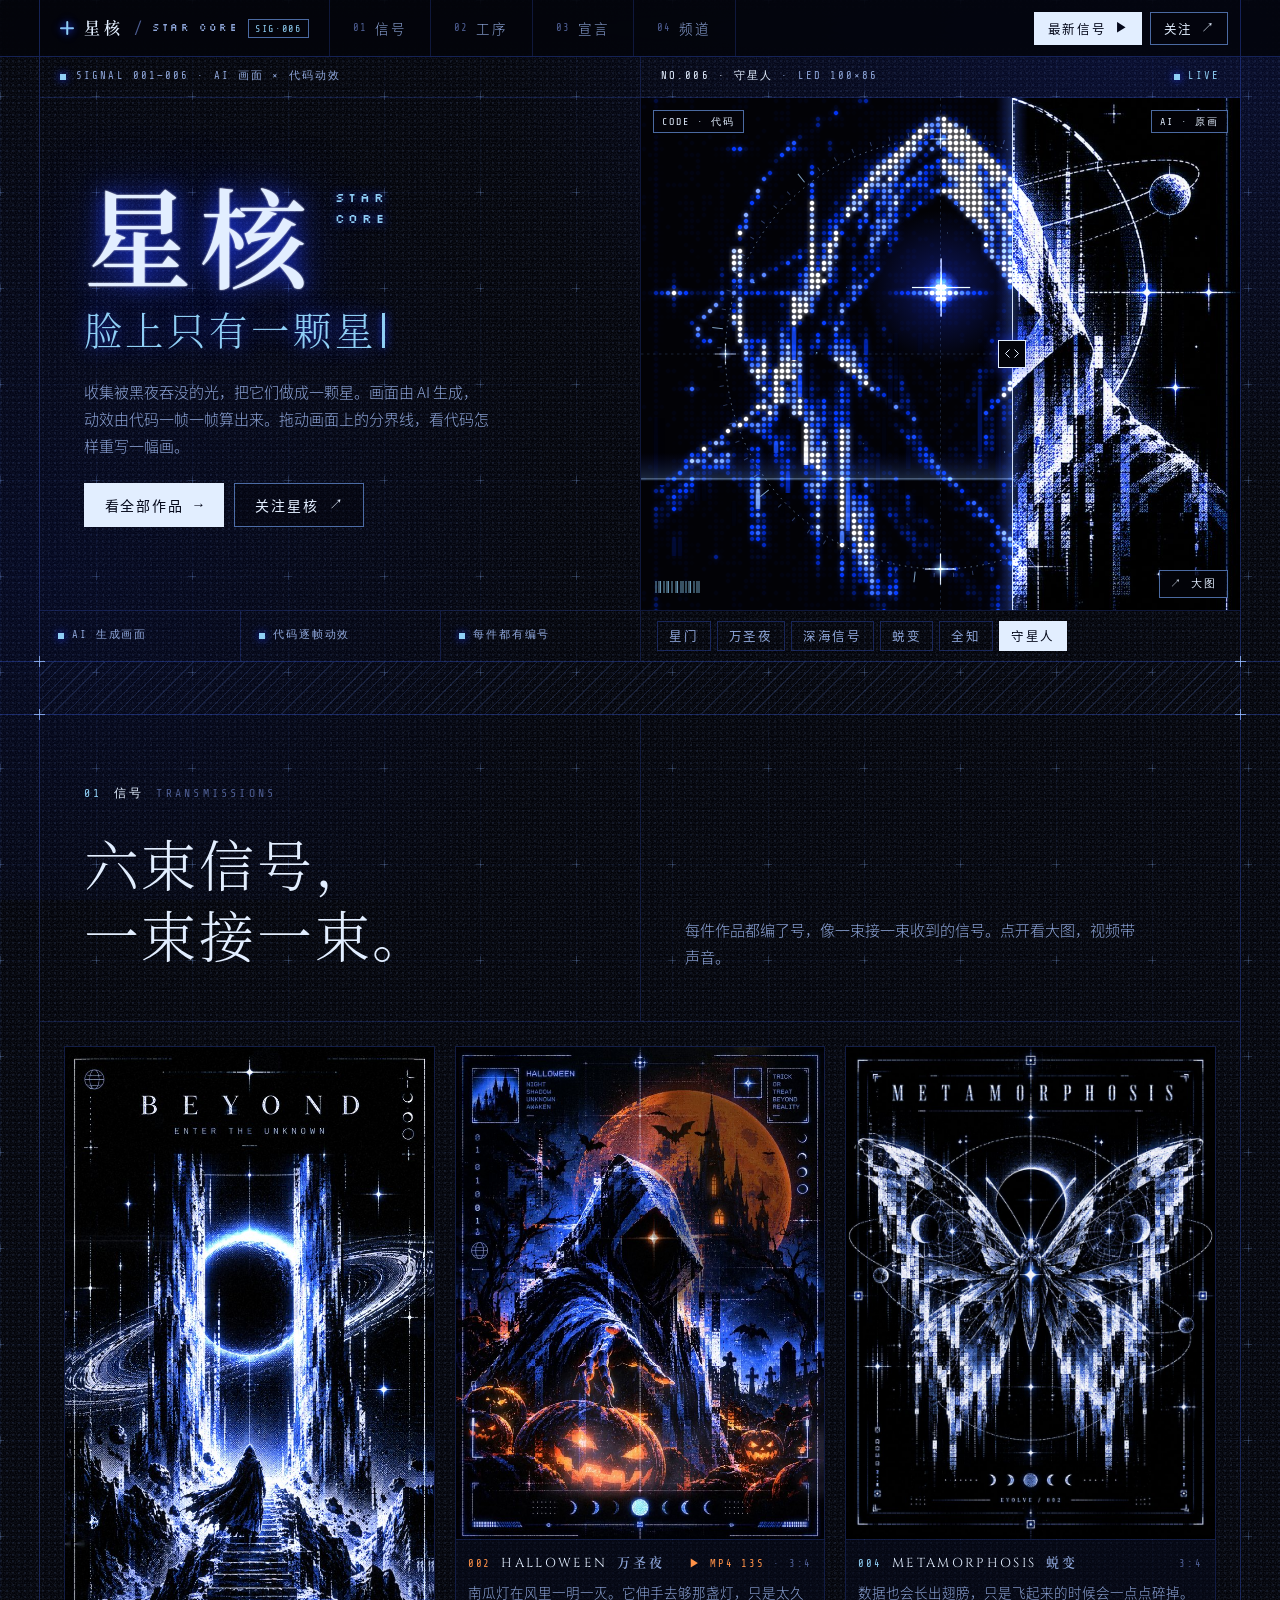
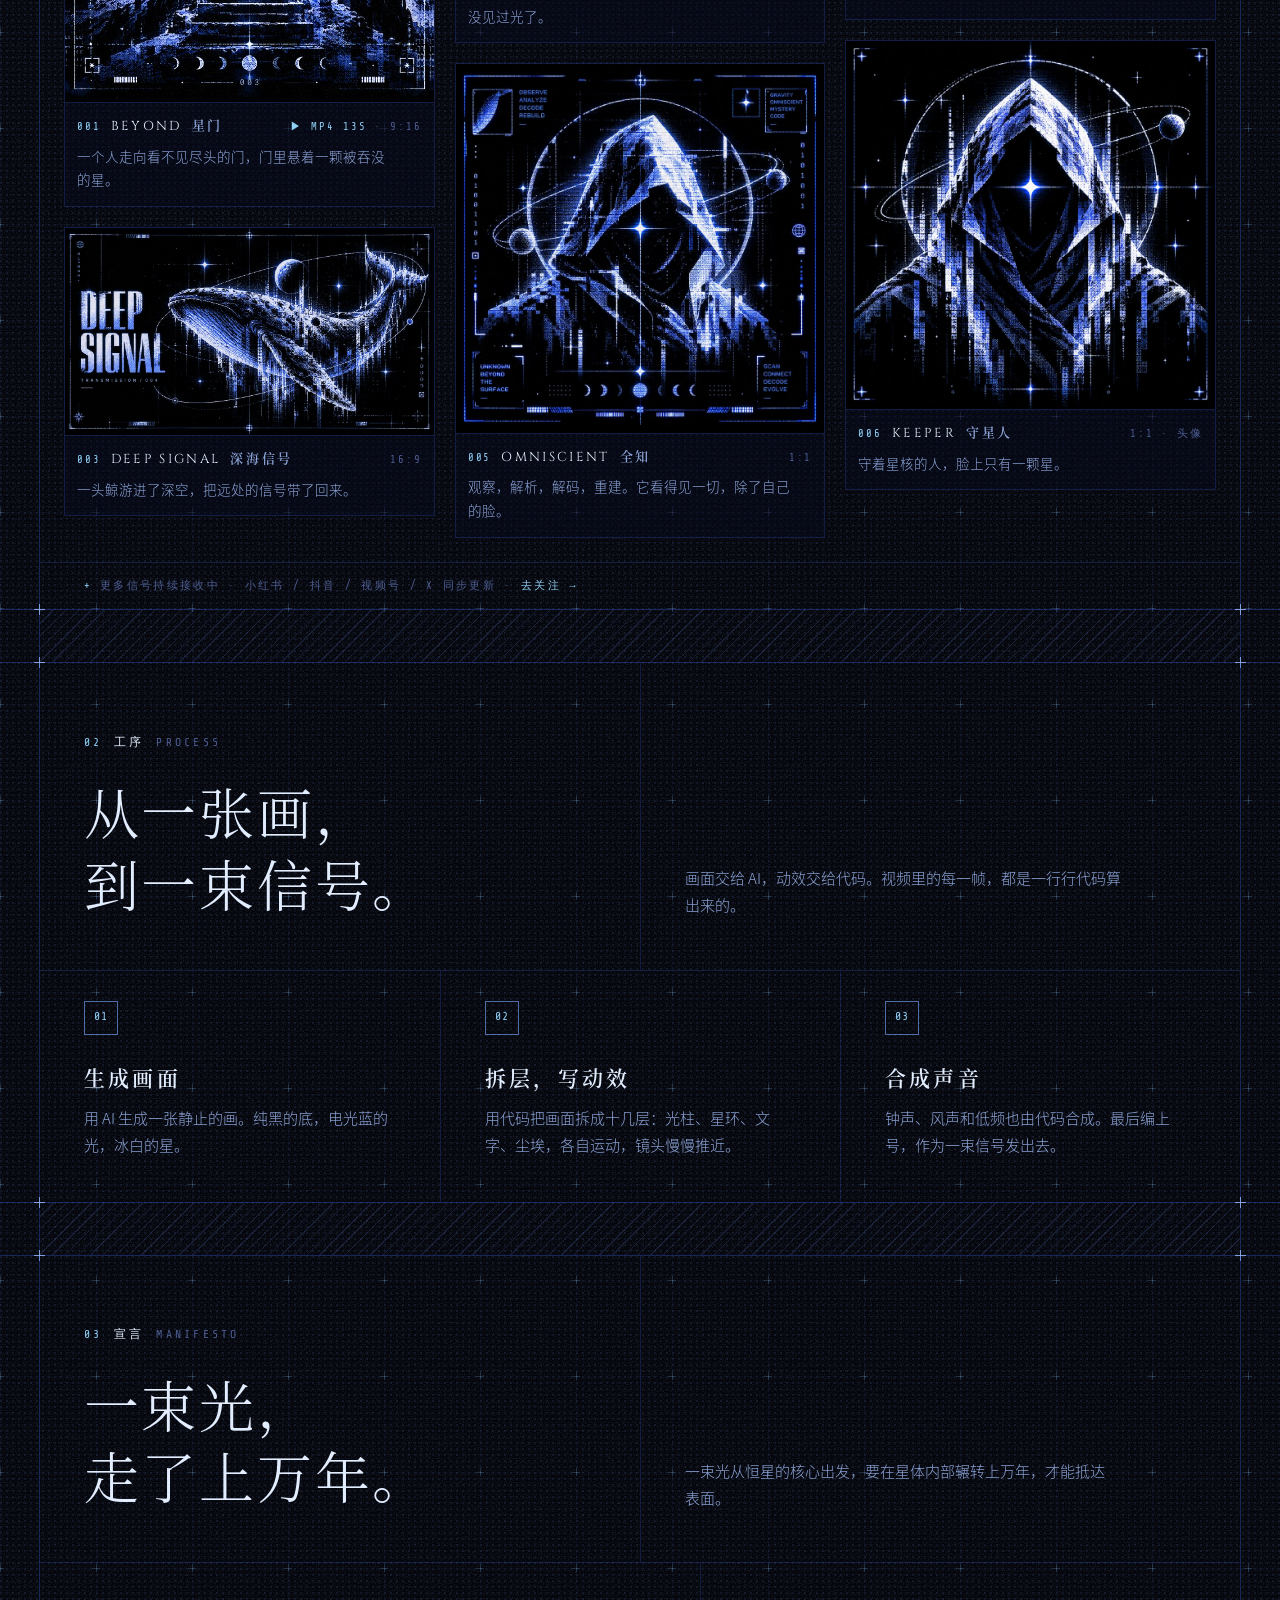
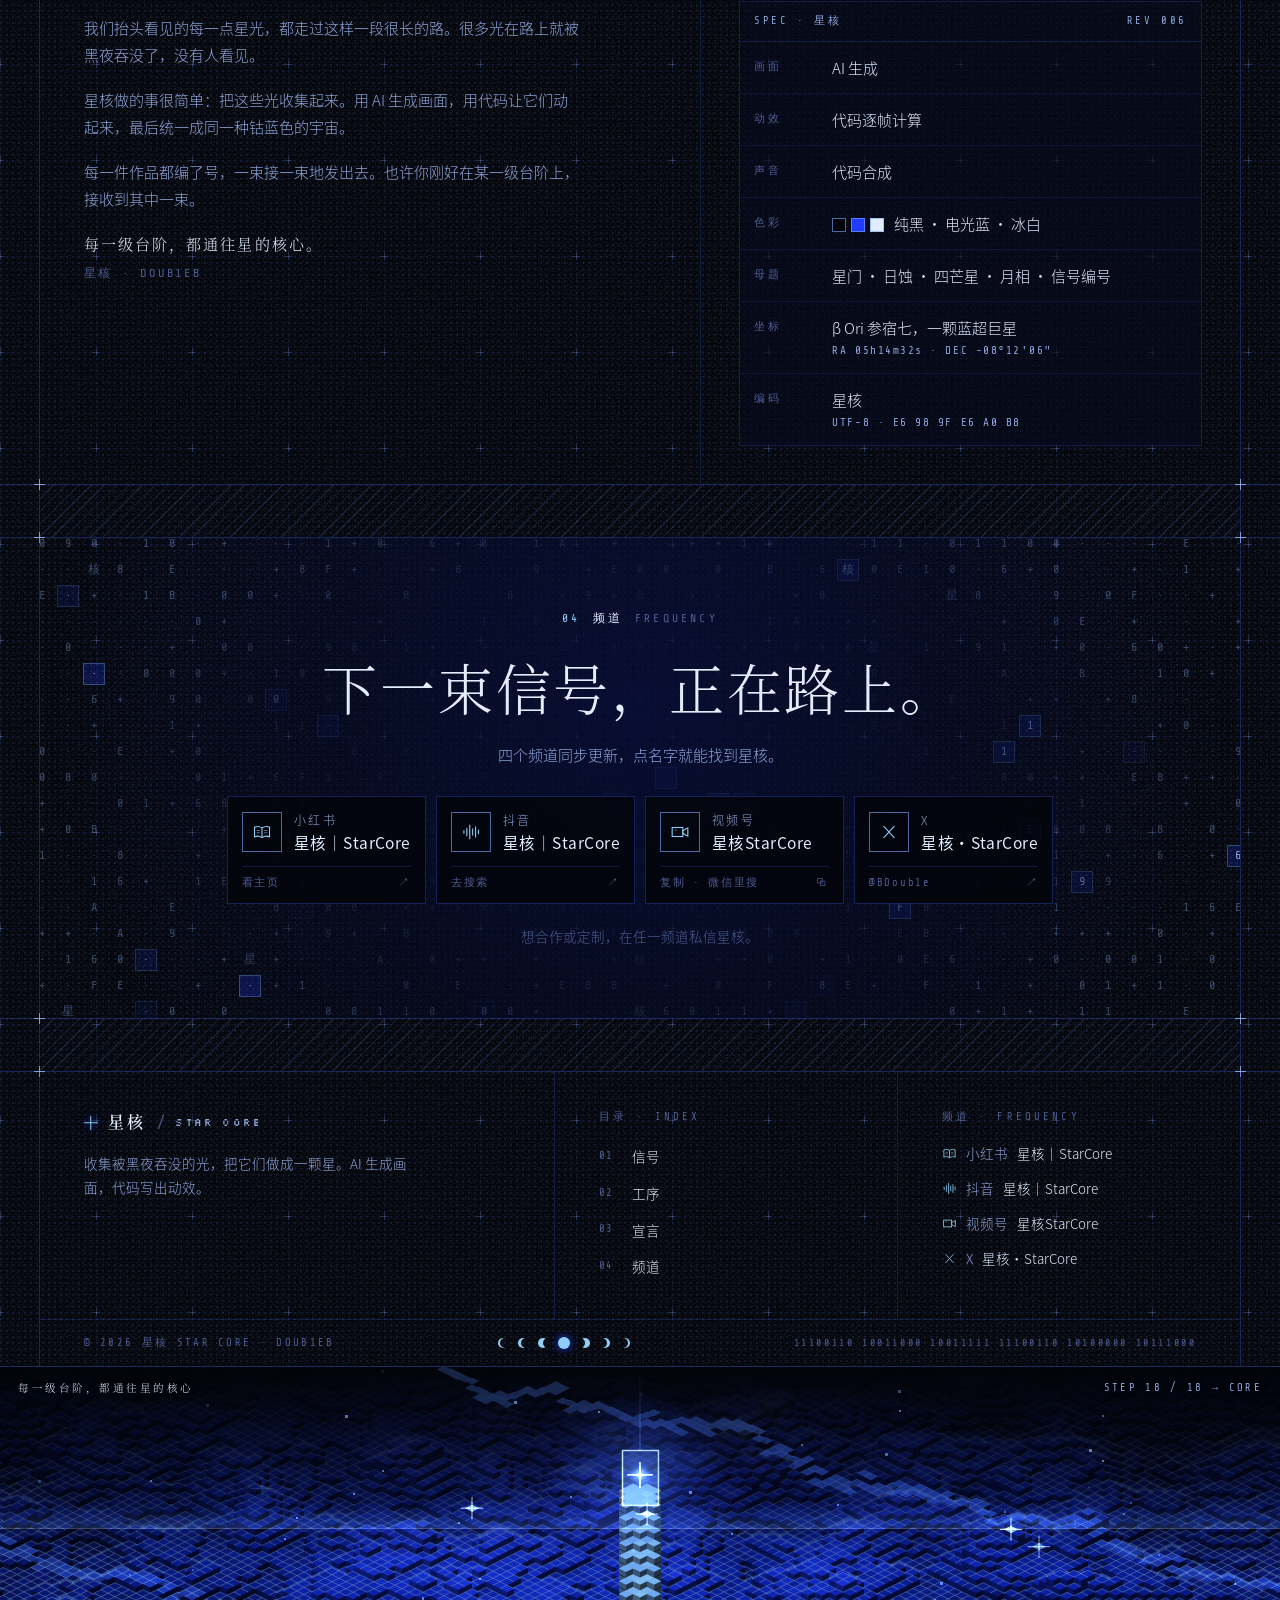
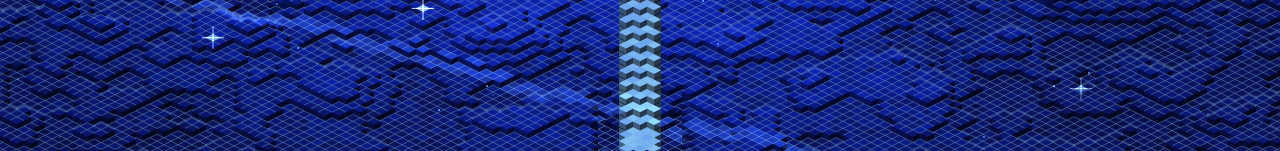
==== index.html @ 80035153 "星核 StarCore 个人网站上线 Co-Authored-By: Claude Opus 5.5 <noreply@anthropic.com> Claude-Session: https://c" ====
<!doctype html>
<html lang="zh-CN">
<head>
<meta charset="utf-8">
<meta name="viewport" content="width=device-width, initial-scale=1, viewport-fit=cover">
<title>星核 StarCore</title>
<meta name="description" content="星核 STAR CORE：AI 生成画面，代码写出动效，钴蓝色的宇宙视觉作品。">
<meta name="theme-color" content="#03040a">
<link rel="icon" href="favicon.svg" type="image/svg+xml">
<link rel="apple-touch-icon" href="apple-touch-icon.png">
<meta property="og:type" content="website">
<meta property="og:site_name" content="星核 StarCore">
<meta property="og:title" content="星核 StarCore">
<meta property="og:description" content="AI 生成画面，代码写出动效。收集被黑夜吞没的光，把它们做成一颗星。">
<meta name="twitter:card" content="summary_large_image">
<link rel="canonical" href="https://9inexxi.github.io/">
<meta property="og:url" content="https://9inexxi.github.io/">
<meta property="og:image" content="https://9inexxi.github.io/og.jpg">
<meta name="twitter:image" content="https://9inexxi.github.io/og.jpg">
<link rel="preload" href="fonts/noto-serif-sc-600.woff" as="font" type="font/woff" crossorigin>
<link rel="preconnect" href="https://fonts.googleapis.com">
<link rel="preconnect" href="https://fonts.gstatic.com" crossorigin>
<!-- the three small Latin display faces load without blocking; where Google Fonts is unreachable the page falls back to system fonts -->
<link rel="stylesheet" href="https://fonts.googleapis.com/css2?family=Cinzel:wght@400;500&family=Share+Tech+Mono&family=Silkscreen&display=swap" media="print" onload="this.media='all'">
<style>
@font-face { font-family: "Noto Serif SC"; font-style: normal; font-weight: 300; font-display: swap; src: url("fonts/noto-serif-sc-300.woff") format("woff"); }
@font-face { font-family: "Noto Serif SC"; font-style: normal; font-weight: 600; font-display: swap; src: url("fonts/noto-serif-sc-600.woff") format("woff"); }
@font-face { font-family: "Noto Sans SC"; font-style: normal; font-weight: 300; font-display: swap; src: url("fonts/noto-sans-sc-300.woff") format("woff"); }
@font-face { font-family: "Noto Sans SC"; font-style: normal; font-weight: 400; font-display: swap; src: url("fonts/noto-sans-sc-400.woff") format("woff"); }
</style>
<style>
/* Layout: a blueprint frame. A centred 1200px column with hairline side rails runs the whole page; each band is split into cells by hairlines;
   hatched strips with + marks separate the numbered sections. The hero pairs the name and a typed line with a live viewer, where a
   code-rendered LED layer is dragged across the AI original. */
:root {
  --void: #03040a;
  --deep: #060a1d;
  --ink: #e2eeff;
  --mist: #8ea6da;
  --dim: #4d5d92;
  --cobalt: #1f3cff;
  --royal: #0c23b3;
  --glow: #8fcff5;
  --line: rgba(64, 104, 255, .30);
  --rule: rgba(64, 104, 255, .2);
  --line-strong: rgba(120, 170, 255, .62);
  --ember: #ff9248;
  --f-cn-display: "Noto Serif SC", "Songti SC", "STSong", "SimSun", serif;
  --f-lat-display: "Cinzel", "Trajan Pro", "Times New Roman", serif;
  --f-pixel: "Silkscreen", "Share Tech Mono", "Courier New", monospace;
  --f-body: "Noto Sans SC", "PingFang SC", "Hiragino Sans GB", "Microsoft YaHei", system-ui, sans-serif;
  --f-mono: "Share Tech Mono", "SFMono-Regular", Menlo, Consolas, monospace;
  --s0: 15px;
  --pad: clamp(20px, 3.4vw, 48px);
  --plus: url("data:image/svg+xml,%3Csvg xmlns='http://www.w3.org/2000/svg' width='11' height='11'%3E%3Cpath d='M5.5 0v11M0 5.5h11' stroke='%2398bcff' stroke-opacity='.8'/%3E%3C/svg%3E");
  color-scheme: dark;
}
html { background: var(--void); scroll-behavior: smooth; }
@media (prefers-reduced-motion: reduce) { html { scroll-behavior: auto; } }
body {
  /* background texture: two faint nebula glows (fixed), blue film grain, a 96px star-chart grid with + marks, a 6px halftone dot matrix, faint scanlines */
  margin: 0;
  background-color: var(--void);
  background-image:
    radial-gradient(70vw 48vw at 88% 6%, rgba(31, 60, 255, .14), transparent 70%),
    radial-gradient(56vw 56vw at 4% 64%, rgba(12, 35, 179, .13), transparent 72%),
    url("data:image/svg+xml,%3Csvg xmlns='http://www.w3.org/2000/svg' width='180' height='180'%3E%3Cfilter id='n'%3E%3CfeTurbulence type='fractalNoise' baseFrequency='.85' numOctaves='2' stitchTiles='stitch'/%3E%3CfeColorMatrix values='0 0 0 0 .55  0 0 0 0 .7  0 0 0 0 1  0 0 0 1.2 -.5'/%3E%3C/filter%3E%3Crect width='100%25' height='100%25' filter='url(%23n)' opacity='.18'/%3E%3C/svg%3E"),
    url("data:image/svg+xml,%3Csvg xmlns='http://www.w3.org/2000/svg' width='96' height='96'%3E%3Cpath d='M0 .5H96M.5 0V96' stroke='%234068ff' stroke-opacity='.035' fill='none'/%3E%3Cpath d='M0 .5h4M92 .5h4M.5 0v4M.5 92v4' stroke='%2390c0ff' stroke-opacity='.2' fill='none'/%3E%3C/svg%3E"),
    radial-gradient(circle at 1px 1px, rgba(130, 170, 255, .09) 1px, transparent 1.4px),
    repeating-linear-gradient(0deg, rgba(120, 160, 255, .022) 0 1px, transparent 1px 4px);
  background-size: auto, auto, 180px 180px, 96px 96px, 6px 6px, auto;
  background-attachment: fixed, fixed, scroll, scroll, scroll, scroll;
  color: var(--ink);
  font-family: var(--f-body);
  font-weight: 300;
  font-size: var(--s0);
  line-height: 1.8;
  -webkit-font-smoothing: antialiased;
  overflow-x: hidden;
}
body::before { content: ""; position: fixed; inset: 0 0 auto; height: env(safe-area-inset-top, 0px); z-index: 30; background: var(--void); }
a { color: inherit; }
:focus-visible { outline: 1px solid var(--glow); outline-offset: 3px; }
section { scroll-margin-top: 64px; }

/* ── frame: full-width rows, a centred column with side rails ── */
.row { padding-left: max(16px, env(safe-area-inset-left, 0px)); padding-right: max(16px, env(safe-area-inset-right, 0px)); }
.wrap { position: relative; max-width: 1200px; margin: 0 auto; border-inline: 1px solid var(--line); }
.r + .r { border-top: 1px solid var(--rule); }

/* hatched strip between sections, + marks where its edges cross the rails */
.hatch { border-block: 1px solid var(--line); }
.hatch .wrap { height: clamp(30px, 4.2vw, 52px); background: repeating-linear-gradient(135deg, rgba(110, 150, 255, .15) 0 1px, transparent 1px 9px); }
.hatch .wrap::before, .hatch .wrap::after { content: ""; position: absolute; left: -6px; right: -6px; height: 11px; pointer-events: none;
  background: var(--plus) left center / 11px 11px no-repeat, var(--plus) right center / 11px 11px no-repeat; }
.hatch .wrap::before { top: -6px; }
.hatch .wrap::after { bottom: -6px; }

/* ── top bar ── */
.bar { position: sticky; top: env(safe-area-inset-top, 0px); z-index: 20; background: rgba(3, 4, 10, .84); -webkit-backdrop-filter: blur(12px); backdrop-filter: blur(12px); border-bottom: 1px solid var(--line); }
.bar .wrap { display: flex; align-items: stretch; min-height: 56px; }
.brand { display: flex; align-items: center; gap: 10px; padding: 0 20px; border-right: 1px solid var(--rule); text-decoration: none; white-space: nowrap; }
.spark { width: 14px; height: 14px; position: relative; flex: none; }
.spark::before, .spark::after { content: ""; position: absolute; left: 50%; top: 50%; background: var(--glow); transform: translate(-50%, -50%); border-radius: 1px; box-shadow: 0 0 8px var(--cobalt); }
.spark::before { width: 14px; height: 1.5px; }
.spark::after { width: 1.5px; height: 14px; }
.brand b { font-family: var(--f-cn-display); font-weight: 600; font-size: 16px; letter-spacing: .24em; }
.brand .sl { font-family: var(--f-mono); color: var(--dim); }
.brand .px { font-family: var(--f-pixel); font-size: 10px; letter-spacing: .24em; color: var(--mist); }
.kbd { font-family: var(--f-mono); font-size: 10px; line-height: 1.4; letter-spacing: .16em; color: var(--glow); border: 1px solid var(--line-strong); padding: 2px 6px 1px; }
.nav { display: flex; }
.nav a { display: flex; align-items: center; gap: 8px; padding: 0 clamp(14px, 1.8vw, 24px); border-right: 1px solid var(--rule); text-decoration: none; color: var(--mist); font-size: 13.5px; letter-spacing: .16em; white-space: nowrap; transition: color .2s, background .2s; }
.nav a em { font-style: normal; font-family: var(--f-mono); font-size: 10.5px; letter-spacing: .1em; color: var(--dim); }
.nav a:hover { color: var(--ink); background: rgba(31, 60, 255, .08); }
.bar-cta { margin-left: auto; display: flex; align-items: center; gap: 8px; padding: 0 12px; }

/* buttons */
.btn { display: inline-flex; align-items: center; gap: 10px; font: inherit; font-family: var(--f-body); font-weight: 400; font-size: 14px; line-height: 1.2; letter-spacing: .14em; text-decoration: none; white-space: nowrap;
  color: var(--ink); padding: 13px 20px; border: 1px solid var(--line-strong); background: rgba(3, 4, 10, .4); cursor: pointer; transition: background .2s, border-color .2s, box-shadow .25s; }
.btn .ar { font-family: var(--f-mono); letter-spacing: 0; }
.btn:hover { border-color: var(--glow); background: rgba(31, 60, 255, .16); }
.btn.fill { color: #04081a; background: var(--ink); border-color: var(--ink); }
.btn.fill:hover { background: #fff; box-shadow: 0 0 26px rgba(31, 60, 255, .6); }
.btn.sm { padding: 8px 13px; font-size: 12.5px; gap: 8px; }

/* ── hero: meta strips / copy + viewer / features + chips ── */
.hero { display: grid; grid-template-columns: minmax(0, 1fr) minmax(0, 1fr); grid-template-areas: "ml mr" "cp vw" "ft ch"; }
.ml { grid-area: ml; } .mr { grid-area: mr; } .cp { grid-area: cp; } .vw { grid-area: vw; } .ft { grid-area: ft; } .ch { grid-area: ch; }
.mr, .vw, .ch { border-left: 1px solid var(--rule); }
.ml, .mr, .cp, .vw { border-bottom: 1px solid var(--rule); }
.strip { display: flex; align-items: center; gap: 10px; min-width: 0; padding: 12px 20px; font-family: var(--f-mono); font-size: 10.5px; line-height: 1.5; letter-spacing: .2em; color: var(--mist); text-transform: uppercase; white-space: nowrap; }
.strip .t { overflow: hidden; text-overflow: ellipsis; }
.mr { justify-content: space-between; }
.mr b { font-weight: 400; color: var(--ink); }
.sq { width: 6px; height: 6px; flex: none; background: var(--glow); box-shadow: 0 0 8px var(--cobalt); }
.live { display: inline-flex; align-items: center; gap: 8px; flex: none; color: var(--glow); }
.live i { width: 6px; height: 6px; background: var(--glow); box-shadow: 0 0 8px var(--cobalt); animation: blink 1.6s steps(2, jump-none) infinite; }
@keyframes blink { 50% { opacity: .2; } }

.cp { display: grid; align-content: center; gap: 24px; padding: clamp(40px, 5.6vw, 76px) var(--pad); min-width: 0; }
.title { margin: 0; display: flex; align-items: flex-start; gap: clamp(10px, 1.4vw, 18px); }
.title .cn { font-family: var(--f-cn-display); font-weight: 600; font-size: clamp(64px, 8.4vw, 118px); line-height: 1; letter-spacing: .08em; color: var(--ink);
  text-shadow: 0 0 2px #fff, 0 0 22px rgba(31, 60, 255, .9), 0 0 60px rgba(31, 60, 255, .5); }
.title .en { font-family: var(--f-pixel); font-weight: 400; font-size: clamp(10px, 1vw, 13px); line-height: 1.7; letter-spacing: .3em; color: var(--glow); text-shadow: 0 0 10px rgba(31, 60, 255, .9); margin-top: .5em; }
.typed { margin: -8px 0 0; font-family: var(--f-cn-display); font-weight: 300; font-size: clamp(26px, 3vw, 42px); line-height: 1.3; letter-spacing: .1em; color: var(--glow);
  text-shadow: 0 0 18px rgba(31, 60, 255, .85); min-height: 1.3em; white-space: nowrap; transition: color .4s; }
.typed.ember { color: #ffc08f; text-shadow: 0 0 18px rgba(255, 110, 30, .6); }
.typed::after { content: ""; display: inline-block; width: 3px; height: .92em; margin-left: .14em; vertical-align: -.1em; background: currentColor; box-shadow: 0 0 10px var(--cobalt); animation: blink 1.05s steps(2, jump-none) infinite; }
.lede { margin: 0; max-width: 27em; color: var(--mist); text-wrap: pretty; }
.cta { display: flex; flex-wrap: wrap; gap: 10px; }

.vw { position: relative; min-height: clamp(380px, 40vw, 560px); overflow: hidden; background: #03040a; touch-action: pan-y; cursor: ew-resize; -webkit-user-select: none; user-select: none; }
#view { position: absolute; inset: 0; width: 100%; height: 100%; display: block; }
.vlab { position: absolute; z-index: 2; top: 12px; font-family: var(--f-mono); font-size: 10px; line-height: 1.4; letter-spacing: .2em; padding: 4px 8px 3px; color: var(--ink); background: rgba(3, 4, 10, .74); border: 1px solid var(--line-strong); pointer-events: none; }
.vlab.l { left: 12px; }
.vlab.r { right: 12px; }
.knob { position: absolute; z-index: 3; top: 50%; left: 62%; width: 28px; height: 28px; margin: -14px 0 0 -14px; box-sizing: border-box; display: grid; place-items: center;
  color: var(--ink); background: #03040a; border: 1px solid var(--ink); box-shadow: 0 0 16px rgba(31, 60, 255, .7); cursor: ew-resize; touch-action: none; }
.knob svg { width: 14px; height: 9px; }
.vopen { position: absolute; z-index: 3; right: 12px; bottom: 12px; font-family: var(--f-mono); font-size: 10.5px; line-height: 1.4; letter-spacing: .2em; padding: 6px 10px 5px;
  color: var(--ink); background: rgba(3, 4, 10, .8); border: 1px solid var(--line-strong); cursor: pointer; }
.vopen:hover { border-color: var(--glow); background: rgba(31, 60, 255, .3); }
.mi { position: absolute; z-index: 2; left: 14px; bottom: 17px; width: 46px; height: 12px; color: var(--glow); opacity: .7; pointer-events: none; }

.ft { display: grid; grid-template-columns: repeat(3, minmax(0, 1fr)); }
.ft span { display: flex; align-items: center; gap: 8px; min-width: 0; padding: 14px 18px; font-family: var(--f-mono); font-size: 10.5px; letter-spacing: .18em; color: var(--mist); white-space: nowrap; }
.ft span + span { border-left: 1px solid var(--rule); }
.ch { display: flex; flex-wrap: wrap; align-items: center; gap: 6px; padding: 10px 16px; }
.chip { font: inherit; font-family: var(--f-body); font-weight: 400; font-size: 12.5px; line-height: 1.3; letter-spacing: .14em; padding: 6px 11px; color: var(--mist); background: transparent; border: 1px solid var(--line); cursor: pointer; transition: color .2s, border-color .2s, background .2s; }
.chip:hover { color: var(--ink); border-color: var(--line-strong); }
.chip[aria-pressed="true"] { color: #04081a; background: var(--ink); border-color: var(--ink); }

/* ── section heads: number + headline | intro ── */
.head { display: grid; grid-template-columns: minmax(0, 1fr) minmax(0, 1fr); }
.head > div { padding: clamp(44px, 5.4vw, 72px) var(--pad) clamp(34px, 4vw, 52px); min-width: 0; }
.head > div + div { border-left: 1px solid var(--rule); display: flex; align-items: flex-end; }
.head p { margin: 0; max-width: 30em; color: var(--mist); text-wrap: pretty; }
.eyebrow { margin: 0; display: flex; align-items: baseline; gap: 12px; font-family: var(--f-mono); font-size: 11.5px; letter-spacing: .28em; }
.eyebrow .n { color: var(--glow); }
.eyebrow .k { color: var(--ink); }
.eyebrow .e { color: var(--dim); }
.h2 { margin: 22px 0 0; font-family: var(--f-cn-display); font-weight: 300; font-size: clamp(32px, 4.3vw, 56px); line-height: 1.3; letter-spacing: .05em; color: var(--ink); text-wrap: balance; }

/* ── works: three-column wall ── */
.lib { display: grid; grid-template-columns: repeat(3, minmax(0, 1fr)); gap: clamp(12px, 1.6vw, 20px); align-items: start; padding: clamp(14px, 2vw, 24px); }
.lib .col { display: grid; gap: clamp(12px, 1.6vw, 20px); min-width: 0; }
.work { margin: 0; min-width: 0; border: 1px solid var(--rule); background: rgba(6, 10, 29, .5); }
.shot { position: relative; display: block; width: 100%; padding: 0; border: 0; background: var(--deep); cursor: pointer; overflow: hidden; color: inherit; }
.shot img, .shot video { display: block; width: 100%; height: auto; max-width: 100%; transition: transform .6s cubic-bezier(.2, .7, .2, 1), filter .3s; }
.shot video { position: absolute; inset: 0; height: 100%; object-fit: cover; opacity: 0; transition: opacity .35s; }
.shot.playing video { opacity: 1; }
.shot::before, .shot::after { content: ""; position: absolute; width: 16px; height: 16px; border: 1px solid var(--glow); z-index: 2; opacity: 0; transition: opacity .2s; }
.shot::before { top: 8px; right: 8px; border-width: 1px 1px 0 0; }
.shot::after { bottom: 8px; left: 8px; border-width: 0 0 1px 1px; }
.shot:hover::before, .shot:focus-visible::before, .shot:hover::after, .shot:focus-visible::after { opacity: .9; }
.shot:hover img { transform: scale(1.025); filter: saturate(1.12) brightness(1.06); }
.shot .scan { position: absolute; inset: 0; pointer-events: none; background: repeating-linear-gradient(0deg, rgba(3, 4, 10, .18) 0 1px, transparent 1px 3px); opacity: 0; transition: opacity .3s; z-index: 1; }
.shot:hover .scan { opacity: 1; }
.cap-bar { display: flex; justify-content: space-between; align-items: baseline; gap: 10px; padding: 10px 12px 6px; border-top: 1px solid var(--rule); font-family: var(--f-mono); font-size: 10.5px; letter-spacing: .18em; color: var(--dim); }
.cap-bar .k { display: flex; flex-wrap: wrap; align-items: baseline; gap: 2px 10px; min-width: 0; color: var(--ink); }
.cap-bar .no { color: var(--glow); }
.cap-bar .lat { font-family: var(--f-lat-display); font-size: 13px; letter-spacing: .18em; }
.cap-bar .cn { font-family: var(--f-cn-display); font-weight: 600; font-size: 13px; letter-spacing: .2em; color: var(--mist); }
.cap-bar .d { flex: none; }
.cap-bar .d b { font-weight: 400; color: var(--glow); }
.cap-line { margin: 0; padding: 0 12px 14px; font-size: 13.5px; line-height: 1.75; color: var(--mist); text-wrap: pretty; }
.work.ember .no, .work.ember .cap-bar .d b { color: var(--ember); }
.lib-more { margin: 0; padding: 14px var(--pad); font-family: var(--f-mono); font-size: 10.5px; letter-spacing: .22em; color: var(--dim); text-wrap: balance; }
.lib-more b { font-weight: 400; color: var(--glow); }
.lib-more a { color: var(--glow); text-decoration: none; white-space: nowrap; }
.lib-more a:hover { text-decoration: underline; text-underline-offset: 3px; }

/* ── process: three steps ── */
.steps { display: grid; grid-template-columns: repeat(3, minmax(0, 1fr)); }
.step { display: grid; align-content: start; gap: 12px; padding: 30px var(--pad) 44px; min-width: 0; }
.step + .step { border-left: 1px solid var(--rule); }
.badge { width: 34px; height: 34px; box-sizing: border-box; display: grid; place-items: center; border: 1px solid var(--line-strong); font-family: var(--f-mono); font-size: 11.5px; letter-spacing: .08em; color: var(--glow); }
.step h3 { margin: 16px 0 0; font-family: var(--f-cn-display); font-weight: 600; font-size: 21px; line-height: 1.4; letter-spacing: .16em; }
.step p { margin: 0; color: var(--mist); text-wrap: pretty; }

/* ── manifesto + spec sheet ── */
.mani { display: grid; grid-template-columns: minmax(0, 1.1fr) minmax(0, .9fr); }
.mani-body { display: grid; align-content: start; gap: 18px; padding: clamp(32px, 4vw, 52px) var(--pad); min-width: 0; }
.mani-body p { margin: 0; max-width: 33em; color: var(--mist); text-wrap: pretty; }
.sign { font-family: var(--f-cn-display); color: var(--ink) !important; letter-spacing: .14em; }
.sign span { display: block; margin-top: 6px; font-family: var(--f-mono); font-size: 12px; letter-spacing: .24em; color: var(--dim); }
.spec-cell { border-left: 1px solid var(--rule); padding: clamp(20px, 3vw, 40px); min-width: 0; }
.spec { border: 1px solid var(--rule); background: rgba(6, 10, 29, .62); }
.spec-h { display: flex; justify-content: space-between; gap: 12px; padding: 10px 14px; border-bottom: 1px solid var(--rule); font-family: var(--f-mono); font-size: 10.5px; letter-spacing: .24em; color: var(--mist); }
.spec dl { margin: 0; }
.spec dl div { display: grid; grid-template-columns: 4.4em minmax(0, 1fr); gap: 12px; padding: 12px 14px; }
.spec dl div + div { border-top: 1px solid rgba(64, 104, 255, .13); }
.spec dt { font-family: var(--f-mono); font-size: 11px; letter-spacing: .22em; color: var(--dim); padding-top: 3px; }
.spec dd { margin: 0; min-width: 0; color: var(--ink); overflow-wrap: anywhere; }
.spec dd small { display: block; font-family: var(--f-mono); font-size: 11px; letter-spacing: .14em; color: var(--mist); }
.sw { display: inline-flex; gap: 5px; margin-right: 10px; vertical-align: -2px; }
.sw i { width: 14px; height: 14px; box-sizing: border-box; border: 1px solid var(--line-strong); }

/* ── call band over a field of signal glyphs ── */
.call { position: relative; overflow: hidden; display: grid; place-items: center; min-height: clamp(380px, 38vw, 480px); text-align: center; }
#field { position: absolute; inset: 0; width: 100%; height: 100%; display: block; }
.call-in { position: relative; z-index: 1; display: grid; justify-items: center; gap: 18px; padding: 64px var(--pad); }
.call .h2 { margin: 4px 0 0; }
.call p { margin: 0; color: var(--mist); }
.call .note { font-size: 13.5px; color: var(--dim); }
/* channel cards: line icons drawn for this site (not the platforms' logos), the whole card links to that platform's search */
.chans { list-style: none; margin: 10px 0 2px; padding: 0; width: min(100%, 940px); display: grid; grid-template-columns: repeat(4, minmax(0, 1fr)); gap: 10px; }
.chans li { display: flex; min-width: 0; }
.chan { font: inherit; width: 100%; box-sizing: border-box; display: grid; grid-template-columns: auto minmax(0, 1fr); grid-template-areas: "ic pf" "ic id" "go go"; column-gap: 12px; row-gap: 2px; align-items: center;
  padding: 14px 14px 12px; text-align: left; text-decoration: none; color: var(--ink); background: rgba(3, 4, 10, .84); border: 1px solid var(--line); cursor: pointer; transition: border-color .2s, background .2s, box-shadow .25s; }
.chan:hover, .chan:focus-visible { border-color: var(--glow); background: rgba(9, 16, 52, .9); box-shadow: 0 0 24px rgba(31, 60, 255, .35); }
.cico { grid-area: ic; width: 40px; height: 40px; box-sizing: border-box; display: grid; place-items: center; border: 1px solid var(--line-strong); color: var(--glow); transition: box-shadow .25s; }
.chan:hover .cico { box-shadow: 0 0 14px rgba(31, 60, 255, .6), inset 0 0 10px rgba(31, 60, 255, .35); }
.ico { width: 20px; height: 20px; display: block; flex: none; fill: none; stroke: currentColor; stroke-width: 1.3; }
.pf { grid-area: pf; font-size: 12px; line-height: 1.5; letter-spacing: .2em; color: var(--mist); }
.cid { grid-area: id; min-width: 0; font-weight: 400; font-size: 15.5px; line-height: 1.5; letter-spacing: .03em; color: var(--ink); white-space: nowrap; overflow: hidden; text-overflow: ellipsis; }
.chan:hover .cid { text-decoration: underline; text-decoration-color: var(--glow); text-underline-offset: 4px; }
.go { grid-area: go; display: flex; justify-content: space-between; gap: 8px; margin-top: 10px; padding-top: 9px; border-top: 1px solid var(--rule); font-family: var(--f-mono); font-size: 10.5px; line-height: 1.4; letter-spacing: .16em; color: var(--dim); }
.chan:hover .go { color: var(--glow); }
.toast { position: fixed; z-index: 40; left: 50%; bottom: calc(24px + env(safe-area-inset-bottom, 0px)); max-width: calc(100vw - 32px); box-sizing: border-box; transform: translate(-50%, 16px); opacity: 0; pointer-events: none;
  padding: 10px 16px; font-size: 13.5px; line-height: 1.6; color: var(--ink); background: rgba(3, 4, 10, .94); border: 1px solid var(--line-strong); box-shadow: 0 0 24px rgba(31, 60, 255, .4); transition: opacity .25s, transform .25s; }
.toast.on { opacity: 1; transform: translate(-50%, 0); }

/* ── footer ── */
.foot { border-bottom: 1px solid var(--line); }
.fcols { display: grid; grid-template-columns: minmax(0, 1.5fr) minmax(0, 1fr) minmax(0, 1fr); }
.fcols > div { padding: 36px var(--pad) 40px; min-width: 0; }
.fcols > div + div { border-left: 1px solid var(--rule); }
.fcols .brand { padding: 0; border: 0; margin-bottom: 14px; }
.fdesc { margin: 0; max-width: 24em; font-size: 13.5px; color: var(--mist); text-wrap: pretty; }
.fh { margin: 0 0 14px; font-family: var(--f-mono); font-size: 10.5px; letter-spacing: .3em; color: var(--dim); }
.flist { list-style: none; margin: 0; padding: 0; display: grid; gap: 9px; font-size: 13.5px; }
.flist a { text-decoration: none; color: var(--ink); }
.flist a:hover { color: var(--glow); }
.flist em { font-style: normal; font-family: var(--f-mono); font-size: 10.5px; letter-spacing: .1em; color: var(--dim); margin-right: 10px; }
.flist .m { color: var(--mist); }
.flist a, .flink { display: inline-flex; align-items: center; gap: 9px; }
.flink { font: inherit; color: var(--ink); background: none; border: 0; padding: 0; cursor: pointer; text-align: left; }
.flink:hover { color: var(--glow); }
.flist .ico { width: 15px; height: 15px; color: var(--glow); }
.fbot { display: flex; flex-wrap: wrap; justify-content: space-between; align-items: center; gap: 12px 20px; padding: 14px var(--pad); font-family: var(--f-mono); font-size: 10.5px; letter-spacing: .22em; color: var(--dim); }
.fbot .bits { font-size: 10px; letter-spacing: .26em; overflow-wrap: anywhere; }
.phases { display: flex; align-items: center; gap: 10px; }
.phases i { width: 10px; height: 10px; border-radius: 50%; display: block; }
.phases .l1 { box-shadow: inset 2px 0 0 0 var(--glow); }
.phases .l2 { box-shadow: inset 3px 0 0 0 var(--glow); }
.phases .l3 { box-shadow: inset 5px 0 0 0 var(--glow); }
.phases .f { width: 12px; height: 12px; background: var(--glow); box-shadow: 0 0 9px rgba(31, 60, 255, .95); }
.phases .r3 { box-shadow: inset -5px 0 0 0 var(--glow); }
.phases .r2 { box-shadow: inset -3px 0 0 0 var(--glow); }
.phases .r1 { box-shadow: inset -2px 0 0 0 var(--glow); }

/* ── pixel terrain: isometric voxels, stairs up to a gate ── */
.terrain { position: relative; height: clamp(250px, 30vw, 400px); }
#terrain { position: absolute; inset: 0; width: 100%; height: 100%; display: block; }
.terrain-hud { position: absolute; left: max(18px, calc(env(safe-area-inset-left, 0px) + 12px)); right: max(18px, calc(env(safe-area-inset-right, 0px) + 12px));
  top: 12px; display: flex; justify-content: space-between; align-items: start; gap: 12px; pointer-events: none;
  font-family: var(--f-mono); font-size: 10.5px; letter-spacing: .22em; color: var(--mist); text-shadow: 0 0 6px var(--void), 0 0 2px var(--void); }
.terrain-hud .cn { font-family: var(--f-cn-display); letter-spacing: .24em; color: var(--ink); }

/* ── lightbox ── */
dialog.lb { padding: 0; border: 1px solid var(--line-strong); background: var(--void); color: var(--ink); max-width: min(92vw, 980px); max-height: 92vh; width: auto; }
dialog.lb::backdrop { background: rgba(2, 3, 8, .88); }
.lb-inner { display: grid; gap: 10px; padding: 12px; }
.lb-media img, .lb-media video { display: block; max-width: 100%; max-height: calc(92vh - 90px); margin: 0 auto; }
.lb-bar { display: flex; justify-content: space-between; align-items: center; gap: 12px; font-family: var(--f-mono); font-size: 11.5px; letter-spacing: .2em; color: var(--mist); }
.lb-close { font: inherit; letter-spacing: .24em; background: transparent; color: var(--ink); border: 1px solid var(--line-strong); padding: 6px 12px; cursor: pointer; }

@media (max-width: 1000px) {
  .chans { grid-template-columns: repeat(2, minmax(0, 1fr)); width: min(100%, 620px); }
}
@media (max-width: 1040px) {
  .nav a em { display: none; }
  .ft span { padding: 14px 12px; letter-spacing: .12em; }
}
@media (max-width: 860px) {
  .nav, .bar-cta .ghost { display: none; }
  .hero { grid-template-columns: minmax(0, 1fr); grid-template-areas: "ml" "cp" "mr" "vw" "ch" "ft"; }
  .mr, .vw, .ch { border-left: 0; }
  .ch { border-bottom: 1px solid var(--rule); }
  .cp { padding-block: 36px 40px; }
  .vw { min-height: 0; aspect-ratio: 1 / 1; }
  .head, .mani, .fcols { grid-template-columns: minmax(0, 1fr); }
  .head > div + div, .spec-cell, .fcols > div + div { border-left: 0; border-top: 1px solid var(--rule); }
  .head > div:first-child { padding-bottom: 30px; }
  .head > div + div { padding-block: 22px 26px; }
  .steps { grid-template-columns: minmax(0, 1fr); }
  .step { padding-block: 26px 30px; }
  .step + .step { border-left: 0; border-top: 1px solid var(--rule); }
  .fcols > div { padding-block: 26px 28px; }
}
@media (max-width: 760px) {
  .lib { grid-template-columns: minmax(0, 1fr); }
  .lib .col { display: contents; }
  .work[data-n="001"] { order: 1; } .work[data-n="002"] { order: 2; } .work[data-n="003"] { order: 3; }
  .work[data-n="004"] { order: 4; } .work[data-n="005"] { order: 5; } .work[data-n="006"] { order: 6; }
}
@media (max-width: 520px) {
  .brand { padding: 0 14px; }
  .brand .px, .brand .sl { display: none; }
  .bar-cta { padding: 0 8px; }
  .strip { padding: 11px 14px; letter-spacing: .14em; }
  .mr .g { display: none; }
  .ft span { padding: 12px 8px; gap: 6px; font-size: 10px; letter-spacing: .06em; }
  .ch { padding: 10px 12px; gap: 5px; }
  .chip { font-size: 12px; letter-spacing: .06em; padding: 5px 7px; }
  .terrain-hud .r { display: none; }
  .chans { gap: 8px; }
  .chan { grid-template-columns: minmax(0, 1fr); grid-template-areas: "ic" "pf" "id" "go"; row-gap: 4px; padding: 12px; }
  .cico { width: 36px; height: 36px; margin-bottom: 6px; }
  .cid { font-size: 14px; }
  .go { margin-top: 6px; letter-spacing: .08em; }
}
</style>
</head>
<body>
<svg width="0" height="0" style="position:absolute" aria-hidden="true" focusable="false">
  <symbol id="i-book" viewBox="0 0 24 24"><path d="M3 6.2c3-1.3 6-1.1 9 .9 3-2 6-2.2 9-.9v11.6c-3-1.3-6-1.1-9 .9-3-2-6-2.2-9-.9z"/><path d="M12 7.1v11.6"/><path d="M5.6 10.2h3.8M5.6 12.8h3.8M14.6 10.2h3.8M14.6 12.8h3.8" opacity=".55"/></symbol>
  <symbol id="i-wave" viewBox="0 0 24 24"><path d="M3.5 10.5v3M7 7.5v9M10.5 4v16M14 8.5v7M17.5 6v12M21 10v4" stroke-linecap="square"/></symbol>
  <symbol id="i-cam" viewBox="0 0 24 24"><rect x="2.6" y="6.6" width="12.8" height="10.8"/><path d="M15.4 10.4l6-3.4v10l-6-3.4z"/><path d="M5.6 9.6h2.4" opacity=".55"/></symbol>
  <symbol id="i-x" viewBox="0 0 24 24"><path d="M5.5 5l13 14M18.5 5l-13 14"/></symbol>
</svg>

<header class="row bar">
  <div class="wrap">
    <a class="brand" href="#top" aria-label="星核 STAR CORE，回到顶部"><i class="spark" aria-hidden="true"></i><b>星核</b><span class="sl">/</span><span class="px">STAR CORE</span><span class="kbd">SIG·006</span></a>
    <nav class="nav" aria-label="主导航">
      <a href="#works"><em>01</em>信号</a>
      <a href="#process"><em>02</em>工序</a>
      <a href="#manifesto"><em>03</em>宣言</a>
      <a href="#channels"><em>04</em>频道</a>
    </nav>
    <div class="bar-cta">
      <button class="btn sm fill" type="button" data-open-n="002">最新信号 <span class="ar" aria-hidden="true">▶</span></button>
      <a class="btn sm ghost" href="#channels">关注 <span class="ar" aria-hidden="true">↗</span></a>
    </div>
  </div>
</header>

<main>
<section class="row" id="top" aria-label="星核">
  <div class="wrap hero">
    <div class="strip ml"><i class="sq" aria-hidden="true"></i><span class="t">SIGNAL 001—006 · AI 画面 × 代码动效</span></div>
    <div class="strip mr"><span class="t"><b id="vNo">No.006 · 守星人</b><span class="g"> · <span id="vGrid">LED</span></span></span><span class="live"><i aria-hidden="true"></i>LIVE</span></div>
    <div class="cp">
      <h1 class="title" aria-label="星核 STAR CORE"><span class="cn">星核</span><span class="en" aria-hidden="true">STAR<br>CORE</span></h1>
      <p class="typed" id="typed" aria-hidden="true"></p>
      <p class="lede">收集被黑夜吞没的光，把它们做成一颗星。画面由 AI 生成，动效由代码一帧一帧算出来。拖动画面上的分界线，看代码怎样重写一幅画。</p>
      <div class="cta">
        <a class="btn fill" href="#works">看全部作品 <span class="ar" aria-hidden="true">→</span></a>
        <a class="btn" href="#channels">关注星核 <span class="ar" aria-hidden="true">↗</span></a>
      </div>
    </div>
    <div class="vw" id="viewer">
      <canvas id="view" role="img" aria-label="作品对比：左边是代码渲染的像素点阵，右边是 AI 原画"></canvas>
      <span class="vlab l">CODE · 代码</span>
      <span class="vlab r">AI · 原画</span>
      <div class="knob" id="knob" role="slider" tabindex="0" aria-label="拖动分界线，对比代码与原画" aria-valuemin="2" aria-valuemax="98" aria-valuenow="62"><svg viewBox="0 0 14 9" aria-hidden="true"><path d="M4.5 .5l-4 4 4 4M9.5 .5l4 4-4 4" fill="none" stroke="currentColor"/></svg></div>
      <svg class="mi" viewBox="0 0 46 12" aria-hidden="true"><path d="M1 0v12M4 0v12M5.5 0v12M9 0v12M12 0v12M13.5 0v12M17 0v12M21 0v12M22.5 0v12M26 0v12M28 0v12M31 0v12M34 0v12M35.5 0v12M39 0v12M42 0v12M44 0v12" stroke="currentColor" stroke-width="1.1"/></svg>
      <button class="vopen" id="vOpen" type="button">↗ 大图</button>
    </div>
    <div class="ft"><span><i class="sq" aria-hidden="true"></i>AI 生成画面</span><span><i class="sq" aria-hidden="true"></i>代码逐帧动效</span><span><i class="sq" aria-hidden="true"></i>每件都有编号</span></div>
    <div class="ch" role="group" aria-label="切换作品">
      <button class="chip" type="button" data-i="0" aria-pressed="false" title="No.001">星门</button>
      <button class="chip" type="button" data-i="1" aria-pressed="false" title="No.002">万圣夜</button>
      <button class="chip" type="button" data-i="2" aria-pressed="false" title="No.003">深海信号</button>
      <button class="chip" type="button" data-i="3" aria-pressed="false" title="No.004">蜕变</button>
      <button class="chip" type="button" data-i="4" aria-pressed="false" title="No.005">全知</button>
      <button class="chip" type="button" data-i="5" aria-pressed="true" title="No.006">守星人</button>
    </div>
  </div>
</section>

<div class="row hatch" aria-hidden="true"><div class="wrap"></div></div>

<section class="row" id="works" aria-labelledby="h-works">
  <div class="wrap">
    <div class="head r">
      <div>
        <p class="eyebrow"><span class="n">01</span><span class="k">信号</span><span class="e">TRANSMISSIONS</span></p>
        <h2 class="h2" id="h-works">六束信号，<br>一束接一束。</h2>
      </div>
      <div><p>每件作品都编了号，像一束接一束收到的信号。点开看大图，视频带声音。</p></div>
    </div>
    <div class="lib r">
      <div class="col">
        <figure class="work" data-n="001">
          <button class="shot" type="button" data-n="001" data-type="video" data-src="media/beyond.mp4" data-title="No.001 · BEYOND · 星门" aria-label="播放 No.001 星门">
            <img src="media/beyond-poster.jpg" alt="兜帽人沿着长阶走向两根光柱之间被吞没的星，上方写着 BEYOND" width="720" height="1280" loading="lazy">
            <video muted loop playsinline preload="none"></video>
            <span class="scan"></span>
          </button>
          <figcaption>
            <div class="cap-bar"><span class="k"><span class="no">001</span><span class="lat">BEYOND</span><span class="cn">星门</span></span><span class="d"><b>▶ MP4 13S</b> · 9:16</span></div>
            <p class="cap-line">一个人走向看不见尽头的门，门里悬着一颗被吞没的星。</p>
          </figcaption>
        </figure>
        <figure class="work" data-n="003">
          <button class="shot" type="button" data-n="003" data-type="image" data-src="media/deep-signal.jpg" data-title="No.003 · DEEP SIGNAL · 深海信号" aria-label="查看 No.003 深海信号">
            <img src="media/deep-signal.jpg" alt="一头鲸在星空里游过，身体向下溶解成像素，旁边写着 DEEP SIGNAL" width="1200" height="675" loading="lazy">
            <span class="scan"></span>
          </button>
          <figcaption>
            <div class="cap-bar"><span class="k"><span class="no">003</span><span class="lat">DEEP SIGNAL</span><span class="cn">深海信号</span></span><span class="d">16:9</span></div>
            <p class="cap-line">一头鲸游进了深空，把远处的信号带了回来。</p>
          </figcaption>
        </figure>
      </div>
      <div class="col">
        <figure class="work ember" data-n="002">
          <button class="shot" type="button" data-n="002" data-type="video" data-src="media/halloween.mp4" data-title="No.002 · HALLOWEEN · 万圣夜" aria-label="播放 No.002 万圣夜">
            <img src="media/halloween-poster.jpg" alt="橙色月亮下的城堡，死神伸手去够发光的南瓜灯，蝙蝠飞过月亮" width="720" height="960" loading="lazy">
            <video muted loop playsinline preload="none"></video>
            <span class="scan"></span>
          </button>
          <figcaption>
            <div class="cap-bar"><span class="k"><span class="no">002</span><span class="lat">HALLOWEEN</span><span class="cn">万圣夜</span></span><span class="d"><b>▶ MP4 13S</b> · 3:4</span></div>
            <p class="cap-line">南瓜灯在风里一明一灭。它伸手去够那盏灯，只是太久没见过光了。</p>
          </figcaption>
        </figure>
        <figure class="work" data-n="005">
          <button class="shot" type="button" data-n="005" data-type="image" data-src="media/omniscient.jpg" data-title="No.005 · OMNISCIENT · 全知" aria-label="查看 No.005 全知">
            <img src="media/omniscient.jpg" alt="兜帽人置身 HUD 界面中，四周写着 OBSERVE ANALYZE DECODE REBUILD" width="900" height="900" loading="lazy">
            <span class="scan"></span>
          </button>
          <figcaption>
            <div class="cap-bar"><span class="k"><span class="no">005</span><span class="lat">OMNISCIENT</span><span class="cn">全知</span></span><span class="d">1:1</span></div>
            <p class="cap-line">观察，解析，解码，重建。它看得见一切，除了自己的脸。</p>
          </figcaption>
        </figure>
      </div>
      <div class="col">
        <figure class="work" data-n="004">
          <button class="shot" type="button" data-n="004" data-type="image" data-src="media/metamorphosis.jpg" data-title="No.004 · METAMORPHOSIS · 蜕变" aria-label="查看 No.004 蜕变">
            <img src="media/metamorphosis.jpg" alt="一只蝴蝶的翅膀溶解成竖直的像素条，背后是黑色的日蚀和轨道线" width="900" height="1200" loading="lazy">
            <span class="scan"></span>
          </button>
          <figcaption>
            <div class="cap-bar"><span class="k"><span class="no">004</span><span class="lat">METAMORPHOSIS</span><span class="cn">蜕变</span></span><span class="d">3:4</span></div>
            <p class="cap-line">数据也会长出翅膀，只是飞起来的时候会一点点碎掉。</p>
          </figcaption>
        </figure>
        <figure class="work" data-n="006">
          <button class="shot" type="button" data-n="006" data-type="image" data-src="media/keeper.jpg" data-title="No.006 · KEEPER · 守星人" aria-label="查看 No.006 守星人">
            <img src="media/keeper.jpg" alt="兜帽人的脸里只有一颗四芒星，身后是星环和轨道" width="900" height="900" loading="lazy">
            <span class="scan"></span>
          </button>
          <figcaption>
            <div class="cap-bar"><span class="k"><span class="no">006</span><span class="lat">KEEPER</span><span class="cn">守星人</span></span><span class="d">1:1 · 头像</span></div>
            <p class="cap-line">守着星核的人，脸上只有一颗星。</p>
          </figcaption>
        </figure>
      </div>
    </div>
    <p class="lib-more r"><b>+</b> 更多信号持续接收中 · 小红书 / 抖音 / 视频号 / X 同步更新 · <a href="#channels">去关注 →</a></p>
  </div>
</section>

<div class="row hatch" aria-hidden="true"><div class="wrap"></div></div>

<section class="row" id="process" aria-labelledby="h-process">
  <div class="wrap">
    <div class="head r">
      <div>
        <p class="eyebrow"><span class="n">02</span><span class="k">工序</span><span class="e">PROCESS</span></p>
        <h2 class="h2" id="h-process">从一张画，<br>到一束信号。</h2>
      </div>
      <div><p>画面交给 AI，动效交给代码。视频里的每一帧，都是一行行代码算出来的。</p></div>
    </div>
    <div class="steps r">
      <div class="step"><span class="badge">01</span><h3>生成画面</h3><p>用 AI 生成一张静止的画。纯黑的底，电光蓝的光，冰白的星。</p></div>
      <div class="step"><span class="badge">02</span><h3>拆层，写动效</h3><p>用代码把画面拆成十几层：光柱、星环、文字、尘埃，各自运动，镜头慢慢推近。</p></div>
      <div class="step"><span class="badge">03</span><h3>合成声音</h3><p>钟声、风声和低频也由代码合成。最后编上号，作为一束信号发出去。</p></div>
    </div>
  </div>
</section>

<div class="row hatch" aria-hidden="true"><div class="wrap"></div></div>

<section class="row" id="manifesto" aria-labelledby="h-mani">
  <div class="wrap">
    <div class="head r">
      <div>
        <p class="eyebrow"><span class="n">03</span><span class="k">宣言</span><span class="e">MANIFESTO</span></p>
        <h2 class="h2" id="h-mani">一束光，<br>走了上万年。</h2>
      </div>
      <div><p>一束光从恒星的核心出发，要在星体内部辗转上万年，才能抵达表面。</p></div>
    </div>
    <div class="mani r">
      <div class="mani-body">
        <p>我们抬头看见的每一点星光，都走过这样一段很长的路。很多光在路上就被黑夜吞没了，没有人看见。</p>
        <p>星核做的事很简单：把这些光收集起来。用 AI 生成画面，用代码让它们动起来，最后统一成同一种钴蓝色的宇宙。</p>
        <p>每一件作品都编了号，一束接一束地发出去。也许你刚好在某一级台阶上，接收到其中一束。</p>
        <p class="sign">每一级台阶，都通往星的核心。<span>星核 · DOUB1EB</span></p>
      </div>
      <div class="spec-cell">
        <div class="spec">
          <div class="spec-h"><span>SPEC · 星核</span><span>REV 006</span></div>
          <dl>
            <div><dt>画面</dt><dd>AI 生成</dd></div>
            <div><dt>动效</dt><dd>代码逐帧计算</dd></div>
            <div><dt>声音</dt><dd>代码合成</dd></div>
            <div><dt>色彩</dt><dd><span class="sw" aria-hidden="true"><i style="background:#03040a"></i><i style="background:#1f3cff"></i><i style="background:#e2eeff"></i></span>纯黑 · 电光蓝 · 冰白</dd></div>
            <div><dt>母题</dt><dd>星门 · 日蚀 · 四芒星 · 月相 · 信号编号</dd></div>
            <div><dt>坐标</dt><dd>β Ori 参宿七，一颗蓝超巨星<small>RA 05h14m32s · DEC −08°12′06″</small></dd></div>
            <div><dt>编码</dt><dd>星核<small title="「星核」的 UTF-8 编码">UTF-8 · E6 98 9F E6 A0 B8</small></dd></div>
          </dl>
        </div>
      </div>
    </div>
  </div>
</section>

<div class="row hatch" aria-hidden="true"><div class="wrap"></div></div>

<section class="row" id="channels" aria-labelledby="h-chan">
  <div class="wrap call">
    <canvas id="field" aria-hidden="true"></canvas>
    <div class="call-in">
      <p class="eyebrow"><span class="n">04</span><span class="k">频道</span><span class="e">FREQUENCY</span></p>
      <h2 class="h2" id="h-chan">下一束信号，正在路上。</h2>
      <p>四个频道同步更新，点名字就能找到星核。</p>
      <ul class="chans">
        <li><a class="chan" href="https://www.xiaohongshu.com/user/profile/68f337b8000000003703143b" target="_blank" rel="noopener noreferrer"><span class="cico"><svg class="ico" aria-hidden="true"><use href="#i-book"/></svg></span><span class="pf">小红书</span><span class="cid">星核｜StarCore</span><span class="go"><span>看主页</span><span aria-hidden="true">↗</span></span></a></li>
        <li><a class="chan" href="https://www.douyin.com/search/%E6%98%9F%E6%A0%B8%EF%BD%9CStarCore?type=user" target="_blank" rel="noopener noreferrer"><span class="cico"><svg class="ico" aria-hidden="true"><use href="#i-wave"/></svg></span><span class="pf">抖音</span><span class="cid">星核｜StarCore</span><span class="go"><span>去搜索</span><span aria-hidden="true">↗</span></span></a></li>
        <li><button class="chan" type="button" data-copy="星核StarCore" aria-label="视频号 星核StarCore，点击复制名字，到微信里搜索"><span class="cico"><svg class="ico" aria-hidden="true"><use href="#i-cam"/></svg></span><span class="pf">视频号</span><span class="cid">星核StarCore</span><span class="go"><span>复制 · 微信里搜</span><span aria-hidden="true">⧉</span></span></button></li>
        <li><a class="chan" href="https://x.com/BDoub1e" target="_blank" rel="noopener noreferrer"><span class="cico"><svg class="ico" aria-hidden="true"><use href="#i-x"/></svg></span><span class="pf">X</span><span class="cid">星核·StarCore</span><span class="go"><span>@BDoub1e</span><span aria-hidden="true">↗</span></span></a></li>
      </ul>
      <p class="note">想合作或定制，在任一频道私信星核。</p>
    </div>
  </div>
</section>

<div class="row hatch" aria-hidden="true"><div class="wrap"></div></div>
</main>

<footer class="row foot">
  <div class="wrap">
    <div class="fcols r">
      <div>
        <a class="brand" href="#top"><i class="spark" aria-hidden="true"></i><b>星核</b><span class="sl">/</span><span class="px">STAR CORE</span></a>
        <p class="fdesc">收集被黑夜吞没的光，把它们做成一颗星。AI 生成画面，代码写出动效。</p>
      </div>
      <div>
        <p class="fh">目录 · INDEX</p>
        <ul class="flist">
          <li><a href="#works"><em>01</em>信号</a></li>
          <li><a href="#process"><em>02</em>工序</a></li>
          <li><a href="#manifesto"><em>03</em>宣言</a></li>
          <li><a href="#channels"><em>04</em>频道</a></li>
        </ul>
      </div>
      <div>
        <p class="fh">频道 · FREQUENCY</p>
        <ul class="flist">
          <li><a href="https://www.xiaohongshu.com/user/profile/68f337b8000000003703143b" target="_blank" rel="noopener noreferrer"><svg class="ico" aria-hidden="true"><use href="#i-book"/></svg><span class="m">小红书</span>星核｜StarCore</a></li>
          <li><a href="https://www.douyin.com/search/%E6%98%9F%E6%A0%B8%EF%BD%9CStarCore?type=user" target="_blank" rel="noopener noreferrer"><svg class="ico" aria-hidden="true"><use href="#i-wave"/></svg><span class="m">抖音</span>星核｜StarCore</a></li>
          <li><button class="flink" type="button" data-copy="星核StarCore" aria-label="视频号 星核StarCore，点击复制名字，到微信里搜索"><svg class="ico" aria-hidden="true"><use href="#i-cam"/></svg><span class="m">视频号</span>星核StarCore</button></li>
          <li><a href="https://x.com/BDoub1e" target="_blank" rel="noopener noreferrer"><svg class="ico" aria-hidden="true"><use href="#i-x"/></svg><span class="m">X</span>星核·StarCore</a></li>
        </ul>
      </div>
    </div>
    <div class="fbot r">
      <span>© 2026 星核 STAR CORE · DOUB1EB</span>
      <span class="phases" aria-hidden="true"><i class="l1"></i><i class="l2"></i><i class="l3"></i><i class="f"></i><i class="r3"></i><i class="r2"></i><i class="r1"></i></span>
      <span class="bits" title="「星核」的 UTF-8 编码">11100110 10011000 10011111 11100110 10100000 10111000</span>
    </div>
  </div>
</footer>
<div class="terrain">
  <canvas id="terrain" role="img" aria-label="像素体素地形，中间一道台阶一级一级通向发光的星门"></canvas>
  <div class="terrain-hud"><span class="cn">每一级台阶，都通往星的核心</span><span class="r" id="stepCount">STEP — / —</span></div>
</div>

<div class="toast" id="toast" role="status" aria-live="polite"></div>

<dialog class="lb" id="lb" aria-label="作品大图">
  <div class="lb-inner">
    <div class="lb-media" id="lbMedia"></div>
    <div class="lb-bar"><span id="lbTitle"></span><button class="lb-close" id="lbClose" type="button">关闭</button></div>
  </div>
</dialog>
<script>
(() => {
  const reduce = matchMedia('(prefers-reduced-motion: reduce)').matches;
  const rnd = (a, b) => a + Math.random() * (b - a);

  /* ── works wall: hover preview + lightbox ── */
  const canHover = matchMedia('(hover: hover) and (pointer: fine)').matches;
  const lb = document.getElementById('lb'), lbMedia = document.getElementById('lbMedia'), lbTitle = document.getElementById('lbTitle');
  const shots = [...document.querySelectorAll('.shot')];
  const shotBy = n => document.querySelector(`.shot[data-n="${n}"]`);
  function openShot(btn) {
    if (!btn) return;
    lbMedia.replaceChildren();
    let el;
    if (btn.dataset.type === 'video') {
      el = document.createElement('video');
      el.src = btn.dataset.src; el.controls = true; el.playsInline = true; el.autoplay = true;
    } else {
      el = document.createElement('img');
      el.src = btn.dataset.src; el.alt = btn.querySelector('img').alt;
    }
    lbMedia.append(el);
    lbTitle.textContent = btn.dataset.title;
    lb.showModal();
  }
  shots.forEach(btn => {
    const vid = btn.querySelector('video');
    if (vid && canHover && !reduce) {
      btn.addEventListener('mouseenter', () => {
        if (!vid.src) vid.src = btn.dataset.src;
        vid.play().then(() => btn.classList.add('playing')).catch(() => {});
      });
      btn.addEventListener('mouseleave', () => { vid.pause(); btn.classList.remove('playing'); });
    }
    btn.addEventListener('click', () => {
      if (vid) { vid.pause(); btn.classList.remove('playing'); }
      openShot(btn);
    });
  });
  document.querySelectorAll('[data-open-n]').forEach(b => b.addEventListener('click', () => openShot(shotBy(b.dataset.openN))));
  document.getElementById('lbClose').addEventListener('click', () => lb.close());
  lb.addEventListener('click', e => { if (e.target === lb) lb.close(); });
  lb.addEventListener('close', () => { const v = lbMedia.querySelector('video'); if (v) v.pause(); lbMedia.replaceChildren(); });

  /* ── hero viewer: a code-rendered LED layer dragged across the AI original ── */
  const WORKS = [
    { n: '001', cn: '星门', src: 'media/beyond-poster.jpg', line: '门里悬着一颗星', fx: .5, fy: .4, star: [.506, .32], video: true },
    { n: '002', cn: '万圣夜', src: 'media/halloween-poster.jpg', line: '伸手去够一盏灯', fx: .5, fy: .52, star: [.533, .389], video: true, ember: true },
    { n: '003', cn: '深海信号', src: 'media/deep-signal.jpg', line: '鲸游进了深空', fx: .6, fy: .5, star: [.378, .175] },
    { n: '004', cn: '蜕变', src: 'media/metamorphosis.jpg', line: '数据长出了翅膀', fx: .5, fy: .47, star: [.501, .393] },
    { n: '005', cn: '全知', src: 'media/omniscient.jpg', line: '它看得见一切', fx: .5, fy: .5, star: [.504, .447] },
    { n: '006', cn: '守星人', src: 'media/keeper.jpg', line: '脸上只有一颗星', fx: .5, fy: .5, star: [.501, .389] },
  ];
  const viewer = document.getElementById('viewer'), view = document.getElementById('view'), vx = view.getContext('2d');
  const knob = document.getElementById('knob'), vNo = document.getElementById('vNo'), vGrid = document.getElementById('vGrid'), vOpen = document.getElementById('vOpen');
  const typed = document.getElementById('typed');
  const chips = [...document.querySelectorAll('.chip')];
  const mid = document.createElement('canvas'), midx = mid.getContext('2d');
  const tmp = document.createElement('canvas'), tmpx = tmp.getContext('2d');
  const tiles = new Map();
  let VW = 1, VH = 1, VD = 1, cur = -1, want = -1, split = .62, auto = !reduce;
  let drips = [], dust = [], switchAt = -9, nextAuto = 1e9, nextGlitch = 4.5, vraf = 0, vVisible = false;
  const vt0 = performance.now();
  const now = () => (performance.now() - vt0) / 1000;

  function vSize() {
    const r = view.getBoundingClientRect();
    VD = Math.min(2, window.devicePixelRatio || 1);
    VW = Math.max(1, r.width); VH = Math.max(1, r.height);
    view.width = Math.round(VW * VD); view.height = Math.round(VH * VD);
    for (const w of WORKS) w.code = null;
    drips = Array.from({ length: 46 }, () => ({ x: rnd(.02, .97), w: rnd(.004, .016), y0: rnd(.45, .88), len: rnd(.03, .14), sp: rnd(.25, .9), ph: rnd(0, 6.28) }));
    dust = Array.from({ length: 40 }, () => ({ a: rnd(0, 6.283), r: rnd(.4, 1), v: rnd(.02, .08) * (Math.random() < .5 ? -1 : 1), s: rnd(.6, 1.5), p: rnd(0, 6.28) }));
  }
  function load(w) {
    if (!w.ready) w.ready = new Promise(res => {
      const im = new Image();
      im.decoding = 'async';
      im.onload = () => { w.img = im; res(true); };
      im.onerror = () => res(false);
      im.src = w.src;
    });
    return w.ready;
  }
  function cover(iw, ih, fx, fy) {
    const s = Math.max(VW / iw, VH / ih), sw = VW / s, sh = VH / s;
    return { sx: Math.min(iw - sw, Math.max(0, fx * iw - sw / 2)), sy: Math.min(ih - sh, Math.max(0, fy * ih - sh / 2)), sw, sh };
  }
  function dotTile(cell) {
    if (tiles.has(cell)) return tiles.get(cell);
    const t = document.createElement('canvas'); t.width = t.height = cell;
    const c = t.getContext('2d'), m = cell / 2;
    const g = c.createRadialGradient(m, m, 0, m, m, m);
    g.addColorStop(0, '#fff'); g.addColorStop(.6, '#fff'); g.addColorStop(.74, 'rgba(255,255,255,.3)'); g.addColorStop(1, 'rgba(255,255,255,0)');
    c.fillStyle = g; c.fillRect(0, 0, cell, cell);
    tiles.set(cell, t);
    return t;
  }
  // the code layer: average each cell, push the contrast, tint it, then mask the cells into round LEDs over a soft bloom.
  // Everything is drawn with composite modes, so no pixels are ever read back.
  function build(w) {
    const im = w.img, iw = im.naturalWidth, ih = im.naturalHeight;
    const cr = w.cr = cover(iw, ih, w.fx, w.fy);
    const cell = Math.max(3, Math.round((VW < 520 ? 4.5 : 6) * VD));
    const Wd = view.width, Hd = view.height, cols = Math.ceil(Wd / cell), rows = Math.ceil(Hd / cell);
    const gx = cols * cell / Wd, gy = rows * cell / Hd;
    w.cell = cell; w.grid = `${cols}×${rows}`;
    mid.width = cols * 4; mid.height = rows * 4;
    midx.imageSmoothingEnabled = true; midx.imageSmoothingQuality = 'high';
    midx.drawImage(im, cr.sx, cr.sy, Math.min(iw - cr.sx, cr.sw * gx), Math.min(ih - cr.sy, cr.sh * gy), 0, 0, mid.width, mid.height);
    const sm = document.createElement('canvas'); sm.width = cols; sm.height = rows;
    const smx = sm.getContext('2d');
    smx.imageSmoothingEnabled = true; smx.imageSmoothingQuality = 'high';
    smx.drawImage(mid, 0, 0, cols, rows);
    smx.globalCompositeOperation = 'multiply'; smx.drawImage(sm, 0, 0);
    smx.globalCompositeOperation = 'lighter'; smx.globalAlpha = .6; smx.drawImage(sm, 0, 0); smx.globalAlpha = 1;
    smx.globalCompositeOperation = 'color'; smx.fillStyle = w.ember ? '#ff7a26' : '#2f5bff'; smx.fillRect(0, 0, cols, rows);
    smx.globalCompositeOperation = 'source-over';
    const led = document.createElement('canvas'); led.width = Wd; led.height = Hd;
    const ledx = led.getContext('2d');
    ledx.imageSmoothingEnabled = false; ledx.drawImage(sm, 0, 0, cols * cell, rows * cell);
    ledx.globalCompositeOperation = 'destination-in'; ledx.fillStyle = ledx.createPattern(dotTile(cell), 'repeat'); ledx.fillRect(0, 0, Wd, Hd);
    const code = document.createElement('canvas'); code.width = Wd; code.height = Hd;
    const codex = code.getContext('2d');
    codex.fillStyle = '#03040a'; codex.fillRect(0, 0, Wd, Hd);
    codex.imageSmoothingEnabled = true; codex.globalAlpha = .3; codex.drawImage(sm, 0, 0, cols * cell, rows * cell); codex.globalAlpha = 1;
    codex.globalCompositeOperation = 'lighter'; codex.drawImage(led, 0, 0); codex.globalCompositeOperation = 'source-over';
    w.code = code;
    w.sp = [(w.star[0] * iw - cr.sx) / cr.sw * VW, (w.star[1] * ih - cr.sy) / cr.sh * VH];
  }
  function sparkle(c, x, y, s, a) {
    const g = c.createRadialGradient(x, y, 0, x, y, s * 2.2);
    g.addColorStop(0, `rgba(240,248,255,${a})`); g.addColorStop(.22, `rgba(143,207,245,${a * .6})`); g.addColorStop(1, 'rgba(31,60,255,0)');
    c.fillStyle = g; c.beginPath(); c.arc(x, y, s * 2.2, 0, 6.283); c.fill();
    c.fillStyle = `rgba(232,244,255,${a})`;
    c.fillRect(x - s * 3.4, y - .6, s * 6.8, 1.2); c.fillRect(x - .6, y - s * 3.4, 1.2, s * 6.8);
  }
  // HUD on the code side: dashed crosshair, dotted ring with turning ticks, orbiting dust, cardinal stars, the work's own star, a scan line
  function hud(c, t, w) {
    const cx = VW / 2, cy = VH / 2, R = Math.min(VW, VH) * .42;
    c.fillStyle = 'rgba(120,170,255,.2)';
    for (let y = 0; y < VH; y += 6) c.fillRect(cx - .5, y, 1, 2.5);
    for (let x = 0; x < VW; x += 6) c.fillRect(x, cy - .5, 2.5, 1);
    c.save(); c.translate(cx, cy);
    c.strokeStyle = 'rgba(160,200,255,.55)'; c.lineWidth = 1; c.setLineDash([1.5, 4.5]);
    c.beginPath(); c.arc(0, 0, R, 0, 6.283); c.stroke();
    c.setLineDash([]);
    c.rotate(t * .03);
    for (let i = 0; i < 72; i++) {
      const a = i / 72 * 6.283, long = i % 9 === 0, l = long ? R * .05 : R * .02;
      c.strokeStyle = long ? 'rgba(170,215,255,.75)' : 'rgba(120,160,255,.38)';
      c.beginPath(); c.moveTo(Math.cos(a) * (R + 4), Math.sin(a) * (R + 4)); c.lineTo(Math.cos(a) * (R + 4 + l), Math.sin(a) * (R + 4 + l)); c.stroke();
    }
    c.restore();
    c.globalCompositeOperation = 'lighter';
    for (const p of dust) {
      const a = p.a + t * p.v, tw = .5 + .5 * Math.sin(t * 2 + p.p);
      c.fillStyle = `rgba(143,207,245,${.25 + .5 * tw})`;
      c.fillRect(cx + Math.cos(a) * p.r * R - p.s / 2, cy + Math.sin(a) * p.r * R * .96 - p.s / 2, p.s, p.s);
    }
    [[0, -1], [1, 0], [0, 1], [-1, 0]].forEach(([dx, dy], i) => {
      const tw = .5 + .5 * Math.sin(t * 1.3 + i * 1.7);
      sparkle(c, cx + dx * R, cy + dy * R, R * (.013 + .009 * tw), .45 + .5 * tw);
    });
    const br = .65 + .35 * Math.sin(t * 2.1), px = w.sp[0], py = w.sp[1];
    sparkle(c, px, py, R * (.027 + .013 * br), .55 + .45 * br);
    const g = c.createRadialGradient(px, py, 0, px, py, R * .36);
    g.addColorStop(0, `rgba(31,60,255,${.35 * br})`); g.addColorStop(1, 'rgba(31,60,255,0)');
    c.fillStyle = g; c.beginPath(); c.arc(px, py, R * .36, 0, 6.283); c.fill();
    const sy = ((t % 5.5) / 5.5) * VH * 1.2 - VH * .1;
    const sg = c.createLinearGradient(0, sy - VH * .05, 0, sy + 2);
    sg.addColorStop(0, 'rgba(31,60,255,0)'); sg.addColorStop(1, 'rgba(120,180,255,.22)');
    c.fillStyle = sg; c.fillRect(0, sy - VH * .05, VW, VH * .05 + 2);
    c.fillStyle = 'rgba(200,230,255,.35)'; c.fillRect(0, sy, VW, 1);
    c.globalCompositeOperation = 'source-over';
  }
  function vDraw(t) {
    const w = WORKS[cur];
    if (!w || !w.code) return;
    const Wd = view.width, Hd = view.height, cut = Math.round(split * Wd), cr = w.cr, cell = w.cell;
    vx.setTransform(1, 0, 0, 1, 0, 0);
    vx.globalCompositeOperation = 'source-over'; vx.globalAlpha = 1;
    vx.drawImage(w.img, cr.sx, cr.sy, cr.sw, cr.sh, 0, 0, Wd, Hd);
    vx.save();
    vx.beginPath(); vx.rect(0, 0, cut, Hd); vx.clip();
    vx.drawImage(w.code, 0, 0);
    // pixel drip: single rows of LEDs smeared downward
    vx.globalAlpha = .85;
    for (const d of drips) {
      const L = d.len * (.35 + .65 * (.5 + .5 * Math.sin(t * d.sp + d.ph)));
      const x = Math.floor(d.x * Wd / cell) * cell;
      const wd = Math.min(Wd - x, Math.max(cell, Math.round(d.w * Wd / cell) * cell));
      const y = Math.floor(d.y0 * Hd / cell) * cell + (cell >> 1) - 1;
      if (wd > 0) vx.drawImage(w.code, x, y, wd, 2, x, y, wd, L * Hd);
    }
    vx.globalAlpha = 1;
    vx.setTransform(VD, 0, 0, VD, 0, 0);
    hud(vx, t, w);
    vx.restore();
    // the seam
    vx.setTransform(1, 0, 0, 1, 0, 0);
    const gw = 16 * VD, g = vx.createLinearGradient(cut - gw, 0, cut + gw, 0);
    g.addColorStop(0, 'rgba(31,60,255,0)'); g.addColorStop(.5, 'rgba(80,130,255,.3)'); g.addColorStop(1, 'rgba(31,60,255,0)');
    vx.globalCompositeOperation = 'lighter'; vx.fillStyle = g; vx.fillRect(cut - gw, 0, gw * 2, Hd);
    vx.globalCompositeOperation = 'source-over';
    vx.fillStyle = 'rgba(226,238,255,.95)'; vx.fillRect(cut - Math.floor(VD / 2), 0, Math.max(1, Math.round(VD)), Hd);
  }
  function glitch() {
    vx.setTransform(1, 0, 0, 1, 0, 0);
    const n = 3 + (Math.random() * 4 | 0);
    for (let i = 0; i < n; i++) {
      const h = Math.round((4 + Math.random() * 30) * VD), y = Math.floor(Math.random() * (view.height - h)), dx = (Math.random() - .5) * 40 * VD;
      vx.drawImage(view, 0, y, view.width, h, dx, y, view.width, h);
    }
  }
  function resolveFrom(block) {
    const w = Math.max(1, Math.round(view.width / block)), h = Math.max(1, Math.round(view.height / block));
    tmp.width = w; tmp.height = h;
    tmpx.drawImage(view, 0, 0, w, h);
    vx.setTransform(1, 0, 0, 1, 0, 0);
    vx.imageSmoothingEnabled = false; vx.drawImage(tmp, 0, 0, view.width, view.height); vx.imageSmoothingEnabled = true;
  }

  // the second headline line types the current work's line
  let typeTimer = 0;
  function typeLine(text, ember) {
    clearTimeout(typeTimer);
    typed.classList.toggle('ember', !!ember);
    if (reduce) { typed.textContent = text; return; }
    const step = () => {
      const s = typed.textContent;
      if (!text.startsWith(s)) { typed.textContent = s.slice(0, -1); typeTimer = setTimeout(step, 36); }
      else if (s.length < text.length) { typed.textContent = text.slice(0, s.length + 1); typeTimer = setTimeout(step, 110); }
    };
    step();
  }
  function select(i, user) {
    if (user) auto = false;
    want = i;
    const w = WORKS[i];
    chips.forEach(c => c.setAttribute('aria-pressed', String(+c.dataset.i === i)));
    vNo.textContent = `No.${w.n} · ${w.cn}`;
    vOpen.textContent = w.video ? '▶ 播放 · 13S' : '↗ 大图';
    vOpen.setAttribute('aria-label', `${w.video ? '播放' : '查看'} No.${w.n} ${w.cn}`);
    typeLine(w.line, w.ember);
    load(w).then(ok => {
      if (!ok || want !== i) return;
      WORKS.forEach((o, k) => { if (k !== i && k !== cur) o.code = null; });
      if (!w.code) build(w);
      cur = i;
      switchAt = now();
      nextAuto = switchAt + 7.5;
      vGrid.textContent = `LED ${w.grid}`;
      if (!vraf) vDraw(reduce ? 2 : switchAt);
      load(WORKS[(i + 1) % WORKS.length]);
    });
  }
  function setSplit(v) {
    split = Math.min(.98, Math.max(.02, v));
    knob.style.left = `${split * 100}%`;
    knob.setAttribute('aria-valuenow', String(Math.round(split * 100)));
    if (!vraf) vDraw(reduce ? 2 : now());
  }
  const fromX = x => { const r = viewer.getBoundingClientRect(); return (x - r.left) / r.width; };
  let drag = null;
  viewer.addEventListener('pointerdown', e => {
    if (e.target.closest('.vopen')) return;
    drag = { id: e.pointerId, x: e.clientX, y: e.clientY, on: e.pointerType !== 'touch' || knob.contains(e.target) };
    if (drag.on) { auto = false; try { viewer.setPointerCapture(e.pointerId); } catch (_) {} setSplit(fromX(e.clientX)); e.preventDefault(); }
  });
  viewer.addEventListener('pointermove', e => {
    if (!drag || e.pointerId !== drag.id) return;
    if (!drag.on) {
      const dx = Math.abs(e.clientX - drag.x), dy = Math.abs(e.clientY - drag.y);
      if (dx > 6 && dx > dy) { drag.on = true; auto = false; try { viewer.setPointerCapture(e.pointerId); } catch (_) {} }
      else { if (dy > 8) drag = null; return; }
    }
    setSplit(fromX(e.clientX));
  });
  const endDrag = () => { drag = null; };
  viewer.addEventListener('pointerup', endDrag);
  viewer.addEventListener('pointercancel', endDrag);
  knob.addEventListener('keydown', e => {
    const step = { ArrowLeft: -.05, ArrowDown: -.05, ArrowRight: .05, ArrowUp: .05, Home: -1, End: 1 }[e.key];
    if (step === undefined) return;
    e.preventDefault(); auto = false; setSplit(split + step);
  });
  vOpen.addEventListener('click', () => { const w = WORKS[cur >= 0 ? cur : want]; if (w) openShot(shotBy(w.n)); });
  chips.forEach(c => c.addEventListener('click', () => select(+c.dataset.i, true)));

  function vLoop() {
    const t = now();
    vDraw(t);
    const since = t - switchAt;
    if (since < .8) { const e = 1 - Math.pow(1 - since / .8, 1.5), b = Math.round(Math.pow(2, 5 * (1 - e))); if (b > 1) resolveFrom(b); }
    if (t > nextGlitch) { glitch(); if (t > nextGlitch + .13) nextGlitch = t + 4.5 + Math.random() * 4; }
    if (auto && t > nextAuto && want === cur) select((cur + 1) % WORKS.length, false);
    vraf = vVisible ? requestAnimationFrame(vLoop) : 0;
  }
  vSize();
  select(5, false);
  if (!reduce) new IntersectionObserver(([e]) => {
    vVisible = e.isIntersecting;
    if (vVisible && !vraf) { nextAuto = Math.max(nextAuto, now() + 3); vraf = requestAnimationFrame(vLoop); }
  }).observe(viewer);
  let vrt; addEventListener('resize', () => { clearTimeout(vrt); vrt = setTimeout(() => { vSize(); const w = WORKS[cur]; if (w && w.img) build(w); vDraw(reduce ? 2 : now()); }, 120); });

  /* ── channels: 视频号 has no web search page, so its button copies the name for WeChat search ── */
  const toast = document.getElementById('toast');
  let toastT = 0;
  const say = msg => { toast.textContent = msg; toast.classList.add('on'); clearTimeout(toastT); toastT = setTimeout(() => toast.classList.remove('on'), 2800); };
  function copyText(txt) {
    const legacy = () => {
      const ta = document.createElement('textarea');
      ta.value = txt; ta.setAttribute('readonly', ''); ta.style.cssText = 'position:fixed;top:0;left:0;opacity:0;pointer-events:none;';
      document.body.append(ta); ta.select();
      let ok = false;
      try { ok = document.execCommand('copy'); } catch (_) {}
      ta.remove();
      return ok;
    };
    if (navigator.clipboard && navigator.clipboard.writeText) return navigator.clipboard.writeText(txt).then(() => true, () => legacy());
    return Promise.resolve(legacy());
  }
  document.querySelectorAll('[data-copy]').forEach(btn => btn.addEventListener('click', () => {
    const txt = btn.dataset.copy;
    copyText(txt).then(ok => say(ok ? `已复制「${txt}」，打开微信搜一搜就能找到` : `在微信里搜索「${txt}」`));
  }));

  /* ── call band: a slow field of signal glyphs (the UTF-8 bytes of 星核, bits, + and ·) ── */
  (() => {
    const fv = document.getElementById('field'), fc = fv.getContext('2d');
    const HEX = 'E6989FE6A0B8';
    const pick = () => { const r = Math.random(); return r < .46 ? '·' : r < .6 ? '+' : r < .8 ? (Math.random() < .5 ? '0' : '1') : r < .985 ? HEX[Math.random() * HEX.length | 0] : (Math.random() < .5 ? '星' : '核'); };
    let W = 1, H = 1, D = 1, cs = 26, cols = 0, rows = 0, ox = 0, oy = 0, cells = [];
    function size() {
      const r = fv.getBoundingClientRect();
      D = Math.min(2, window.devicePixelRatio || 1); W = Math.max(1, r.width); H = Math.max(1, r.height);
      fv.width = Math.round(W * D); fv.height = Math.round(H * D);
      cs = W < 560 ? 22 : 26; cols = Math.ceil(W / cs); rows = Math.ceil(H / cs);
      ox = (W - cols * cs) / 2; oy = (H - rows * cs) / 2;
      cells = Array.from({ length: cols * rows }, () => ({ ch: pick(), lit: Math.random() < .07, ph: rnd(0, 6.28), f: rnd(.35, .9) }));
    }
    function draw(t) {
      fc.setTransform(D, 0, 0, D, 0, 0); fc.clearRect(0, 0, W, H);
      fc.font = `${Math.round(cs * .46)}px "Share Tech Mono", ui-monospace, monospace`;
      fc.textAlign = 'center'; fc.textBaseline = 'middle'; fc.lineWidth = 1;
      const cx = W / 2, cy = H / 2;
      for (let j = 0; j < rows; j++) for (let i = 0; i < cols; i++) {
        const c = cells[j * cols + i], x = ox + i * cs + cs / 2, y = oy + j * cs + cs / 2;
        const k = Math.min(1, Math.hypot((x - cx) / (W * .5), (y - cy) / (H * .5)));
        let a = .06 + .3 * k * k;
        if (c.lit) {
          const tw = Math.pow(Math.max(0, Math.sin(t * c.f + c.ph)), 8);
          if (tw > .02) {
            fc.fillStyle = `rgba(31,60,255,${.26 * tw})`; fc.fillRect(x - cs / 2 + 2, y - cs / 2 + 2, cs - 4, cs - 4);
            fc.strokeStyle = `rgba(143,207,245,${.35 * tw})`; fc.strokeRect(x - cs / 2 + 2.5, y - cs / 2 + 2.5, cs - 5, cs - 5);
            a += .7 * tw;
          }
        }
        fc.fillStyle = `rgba(150,190,255,${a})`;
        fc.fillText(c.ch, x, y);
      }
      // keep the middle quiet for the words, with a faint cobalt glow
      let g = fc.createRadialGradient(cx, cy, 0, cx, cy, Math.max(W, H) * .42);
      g.addColorStop(0, 'rgba(3,4,10,.86)'); g.addColorStop(.6, 'rgba(3,4,10,.5)'); g.addColorStop(1, 'rgba(3,4,10,0)');
      fc.fillStyle = g; fc.fillRect(0, 0, W, H);
      g = fc.createRadialGradient(cx, cy * .7, 0, cx, cy * .7, Math.max(W, H) * .5);
      g.addColorStop(0, 'rgba(31,60,255,.16)'); g.addColorStop(1, 'rgba(31,60,255,0)');
      fc.fillStyle = g; fc.fillRect(0, 0, W, H);
    }
    size();
    let raf = 0, vis = false, last = 0;
    const t0 = performance.now();
    function loop(n) {
      if (n - last > 90) {
        last = n;
        for (let k = 0; k < cells.length * .012; k++) cells[Math.random() * cells.length | 0].ch = pick();
        draw((n - t0) / 1000);
      }
      raf = vis ? requestAnimationFrame(loop) : 0;
    }
    draw(1.2);
    if (!reduce) new IntersectionObserver(([e]) => { vis = e.isIntersecting; if (vis && !raf) raf = requestAnimationFrame(loop); }).observe(fv);
    if (document.fonts && document.fonts.ready) document.fonts.ready.then(() => draw((performance.now() - t0) / 1000));
    let rt; addEventListener('resize', () => { clearTimeout(rt); rt = setTimeout(() => { size(); draw((performance.now() - t0) / 1000); }, 150); });
  })();
  /* ── pixel terrain: isometric voxel columns, a stair lane rising to a lit gate ── */
  (() => {
    const tv = document.getElementById('terrain');
    const tc = tv.getContext('2d');
    const base = document.createElement('canvas'), bc = base.getContext('2d');
    const stepLabel = document.getElementById('stepCount');
    let W = 0, H = 0, D = 1, A = 7, TOPS = null, LIT = null, N = 0, gate = null, motes = [], twinkles = [];
    const hash = (x, y) => { const s = Math.sin(x * 127.1 + y * 311.7) * 43758.5453; return s - Math.floor(s); };
    const vn = (x, y) => {
      const xi = Math.floor(x), yi = Math.floor(y), xf = x - xi, yf = y - yi, u = xf * xf * (3 - 2 * xf), v = yf * yf * (3 - 2 * yf);
      const a = hash(xi, yi), b = hash(xi + 1, yi), c = hash(xi, yi + 1), d = hash(xi + 1, yi + 1);
      return a + (b - a) * u + (c - a) * v + (a - b - c + d) * u * v;
    };
    const fbm = (x, y) => vn(x, y) * .55 + vn(x * 2.07, y * 2.07) * .3 + vn(x * 4.3, y * 4.3) * .15;
    // palette ramp: deep royal -> electric -> icy
    const ramp = k => {
      k = Math.max(0, Math.min(1, k));
      const s = [[8, 14, 60], [12, 35, 179], [31, 60, 255], [88, 140, 240], [143, 207, 245], [214, 240, 252]];
      const f = k * (s.length - 1), i = Math.min(s.length - 2, Math.floor(f)), t = f - i;
      return s[i].map((c, j) => c + (s[i + 1][j] - c) * t);
    };
    const rgb = (c, m) => `rgb(${c[0] * m | 0},${c[1] * m | 0},${c[2] * m | 0})`;

    function build() {
      const r = tv.getBoundingClientRect();
      D = Math.min(2, window.devicePixelRatio || 1);
      W = Math.max(1, r.width); H = Math.max(1, r.height);
      tv.width = base.width = Math.round(W * D); tv.height = base.height = Math.round(H * D);
      A = W < 640 ? 5.5 : 7;
      const B = A / 2, Hl = A * .82, ZMAX = 13;
      const E = Math.ceil(W / 2 / A) + 3;
      const Dmax = Math.ceil((H + ZMAX * Hl) / B) + 2;
      const cx = W / 2, top = -ZMAX * Hl * .35;
      // stair lane: from the front edge up to a landing about a third of the way down
      const dFront = Math.round((H - top) / B) - 3;
      const span = Math.round(H * .6 / (B + Hl / 2));
      const dTop = dFront - span, zTop = Math.round(span / 2) + 1;
      const steps = Math.round(span / 2);
      const gy0 = top + dTop * B - zTop * Hl;
      stepLabel.textContent = `STEP ${String(steps).padStart(2, '0')} / ${String(steps).padStart(2, '0')} → CORE`;
      bc.setTransform(D, 0, 0, D, 0, 0); bc.clearRect(0, 0, W, H);
      const tops = [], lit = [];
      for (let d = 0; d <= Dmax; d++) {
        const fade = .22 + .78 * Math.min(1, Math.pow(d / (Dmax * .55), 1.2));
        const buckets = new Map();
        const lines = new Path2D(), edges = new Path2D();
        for (let e = -E; e <= E; e++) {
          if ((d + e) & 1) continue;
          const sx = cx + e * A, sy = top + d * B;
          if (sx < -A * 2 || sx > W + A * 2) continue;
          const depth = 1 - d / Dmax, ae = Math.abs(e);
          const n = fbm(e * .085 + 31.7, d * .085 + 7.3);
          let z = Math.floor(Math.pow(n, 1.7) * ZMAX * (.2 + 1.0 * depth)) + 1;
          let stair = false;
          if (d >= dTop - 5 && d <= dFront + 6) {
            const sz = d <= dTop ? zTop : Math.max(1, zTop - Math.ceil((d - dTop) / 2));
            if (ae <= 2) { z = sz; stair = true; }
            else if (ae <= 6) z = Math.min(z, Math.max(0, sz - 1 - (ae - 3)));
          }
          const ty = sy - z * Hl;
          if (ty - B > H || sy + B < -4) continue;
          const tex = hash(e * 1.7, d * 2.3);
          const lf = .3 + .7 * Math.exp(-(((sx - cx) / (W * .34)) ** 2 + ((ty - gy0) / (H * .85)) ** 2));
          let k = stair ? .66 + .1 * tex : ((z / ZMAX) * .58 + .04 + .12 * tex) * lf;
          const q = Math.round(k * 28) / 28;
          const key = (stair ? 's' : 't') + q;
          if (!buckets.has(key)) buckets.set(key, { q, stair, top: new Path2D(), left: new Path2D(), right: new Path2D() });
          const bk = buckets.get(key);
          // left / right faces of the column, then the top diamond
          if (z > 0) {
            bk.left.moveTo(sx - A, ty); bk.left.lineTo(sx, ty + B); bk.left.lineTo(sx, sy + B); bk.left.lineTo(sx - A, sy); bk.left.closePath();
            bk.right.moveTo(sx, ty + B); bk.right.lineTo(sx + A, ty); bk.right.lineTo(sx + A, sy); bk.right.lineTo(sx, sy + B); bk.right.closePath();
            for (let l = 1; l < z; l++) {
              const ly = sy - l * Hl;
              lines.moveTo(sx - A, ly); lines.lineTo(sx, ly + B); lines.lineTo(sx + A, ly);
            }
          }
          bk.top.moveTo(sx, ty - B); bk.top.lineTo(sx + A, ty); bk.top.lineTo(sx, ty + B); bk.top.lineTo(sx - A, ty); bk.top.closePath();
          edges.moveTo(sx - A, ty); edges.lineTo(sx, ty - B); edges.lineTo(sx + A, ty);
          tops.push(sx, ty, d, e, stair ? 1 : 0, z);
          if (stair && d === dTop) gate = { x: cx, y: ty, A, B, Hl };
        }
        for (const bk of buckets.values()) {
          const c = ramp(bk.q);
          bc.fillStyle = rgb(c, .5 * fade); bc.fill(bk.left);
          bc.fillStyle = rgb(c, .3 * fade); bc.fill(bk.right);
          bc.fillStyle = rgb(c, (bk.stair ? 1.0 : .9) * fade); bc.fill(bk.top);
        }
        bc.lineWidth = 1 / D;
        bc.strokeStyle = `rgba(2,4,14,${.55 * fade})`; bc.stroke(lines);
        bc.strokeStyle = `rgba(160,215,255,${.32 * fade})`; bc.stroke(edges);
      }
      // haze: the far rows dissolve into the page
      const g = bc.createLinearGradient(0, 0, 0, H * .5);
      g.addColorStop(0, 'rgba(3,4,10,1)'); g.addColorStop(1, 'rgba(3,4,10,0)');
      bc.fillStyle = g; bc.fillRect(0, 0, W, H * .5);
      TOPS = Float32Array.from(tops); N = TOPS.length / 6;
      LIT = new Path2D();
      twinkles = Array.from({ length: Math.round(W / 26) }, () => ({ i: (Math.random() * N | 0), f: .4 + Math.random() * 1.2, p: Math.random() * 6.28 }));
      motes = Array.from({ length: Math.round(W / 16) }, () => spawn(true));
    }
    function spawn(any) {
      const i = Math.random() * N | 0;
      return { x: TOPS[i * 6], y: TOPS[i * 6 + 1] - (any ? Math.random() * 60 : 0), v: 6 + Math.random() * 18, s: Math.random() < .25 ? 3 : 2, life: 2 + Math.random() * 4, age: any ? Math.random() * 4 : 0, dx: (Math.random() - .5) * 6 };
    }
    function diamond(p, x, y, s) { p.moveTo(x, y - s * .5); p.lineTo(x + s, y); p.lineTo(x, y + s * .5); p.lineTo(x - s, y); p.closePath(); }
    function frame(t, dt) {
      tc.setTransform(1, 0, 0, 1, 0, 0);
      tc.drawImage(base, 0, 0);
      tc.setTransform(D, 0, 0, D, 0, 0);
      tc.globalCompositeOperation = 'lighter';
      // a slow wave of light rolling across the tops
      const wave = new Path2D(), ph = t * 9;
      for (let i = 0; i < N; i++) {
        const d = TOPS[i * 6 + 2], e = TOPS[i * 6 + 3];
        const m = ((d * .9 - e * .45 - ph) % 70 + 70) % 70;
        if (m < 3.2) diamond(wave, TOPS[i * 6], TOPS[i * 6 + 1], A);
      }
      tc.fillStyle = 'rgba(80,140,255,.22)'; tc.fill(wave);
      // twinkling voxels
      for (const w of twinkles) {
        const a = Math.pow(Math.max(0, Math.sin(t * w.f + w.p)), 10);
        if (a < .02) continue;
        const x = TOPS[w.i * 6], y = TOPS[w.i * 6 + 1];
        const p = new Path2D(); diamond(p, x, y, A);
        tc.fillStyle = `rgba(160,220,255,${.75 * a})`; tc.fill(p);
        tc.fillStyle = `rgba(230,246,255,${.8 * a})`; tc.fillRect(x - .5, y - A * 1.6, 1, A * 3.2); tc.fillRect(x - A * 1.6, y - .5, A * 3.2, 1);
      }
      // the stair lane glows faintly, step by step toward the gate
      if (gate) {
        const pulse = .5 + .5 * Math.sin(t * 1.6);
        const gw = gate.A * 5.2, gh = gate.Hl * 9.5, gx = gate.x, gy = gate.y;
        let g = tc.createRadialGradient(gx, gy - gh * .5, 2, gx, gy - gh * .5, gh * 1.6);
        g.addColorStop(0, `rgba(80,130,255,${.32 + .18 * pulse})`); g.addColorStop(1, 'rgba(31,60,255,0)');
        tc.fillStyle = g; tc.fillRect(gx - gh * 1.7, gy - gh * 2.2, gh * 3.4, gh * 3.4);
        g = tc.createLinearGradient(0, gy - gh, 0, gy);
        g.addColorStop(0, 'rgba(143,207,245,.08)'); g.addColorStop(1, `rgba(143,207,245,${.3 + .15 * pulse})`);
        tc.fillStyle = g; tc.fillRect(gx - gw / 2, gy - gh, gw, gh);
        tc.strokeStyle = `rgba(214,240,252,${.7 + .3 * pulse})`; tc.lineWidth = 1.4;
        tc.strokeRect(Math.round(gx - gw / 2) + .5, Math.round(gy - gh) + .5, Math.round(gw), Math.round(gh));
        // signal beam
        g = tc.createLinearGradient(0, 0, 0, gy - gh);
        g.addColorStop(0, 'rgba(143,207,245,0)'); g.addColorStop(1, `rgba(143,207,245,${.18 + .1 * pulse})`);
        tc.fillStyle = g; tc.fillRect(gx - .75, 0, 1.5, gy - gh);
        // the core star
        const sx = gx, sy = gy - gh * .55, s = 4 + 2.5 * pulse;
        g = tc.createRadialGradient(sx, sy, 0, sx, sy, s * 3);
        g.addColorStop(0, 'rgba(240,250,255,.95)'); g.addColorStop(.3, 'rgba(143,207,245,.5)'); g.addColorStop(1, 'rgba(31,60,255,0)');
        tc.fillStyle = g; tc.beginPath(); tc.arc(sx, sy, s * 3, 0, 6.283); tc.fill();
        tc.fillStyle = 'rgba(235,248,255,.95)';
        tc.fillRect(sx - s * 3.2, sy - .6, s * 6.4, 1.2); tc.fillRect(sx - .6, sy - s * 3.2, 1.2, s * 6.4);
      }
      // loose pixels drifting up and dissolving
      for (const m of motes) {
        m.age += dt; m.y -= m.v * dt; m.x += m.dx * dt;
        if (m.age > m.life) Object.assign(m, spawn(false));
        const a = Math.sin(Math.PI * m.age / m.life);
        tc.fillStyle = `rgba(143,207,245,${.55 * a})`;
        tc.fillRect(Math.round(m.x), Math.round(m.y), m.s, m.s);
      }
      // scan line
      const sy2 = ((t % 7) / 7) * (H + 40) - 20;
      const sg = tc.createLinearGradient(0, sy2 - 26, 0, sy2);
      sg.addColorStop(0, 'rgba(31,60,255,0)'); sg.addColorStop(1, 'rgba(120,180,255,.16)');
      tc.fillStyle = sg; tc.fillRect(0, sy2 - 26, W, 26);
      tc.fillStyle = 'rgba(200,230,255,.28)'; tc.fillRect(0, sy2, W, 1);
      tc.globalCompositeOperation = 'source-over';
    }
    build();
    let raf = 0, visible = false, last = performance.now();
    const t0 = performance.now();
    function loop(now) {
      const dt = Math.min(.1, (now - last) / 1000);
      if (now - last >= 32) { frame((now - t0) / 1000, dt); last = now; }
      raf = visible ? requestAnimationFrame(loop) : 0;
    }
    if (reduce) frame(1.5, 0);
    else {
      frame(0, 0);
      new IntersectionObserver(([e]) => { visible = e.isIntersecting; if (visible && !raf) { last = performance.now(); raf = requestAnimationFrame(loop); } }).observe(tv);
    }
    let rt2; addEventListener('resize', () => { clearTimeout(rt2); rt2 = setTimeout(() => { build(); frame((performance.now() - t0) / 1000, 0); }, 150); });
  })();
})();
</script>
</body>
</html>
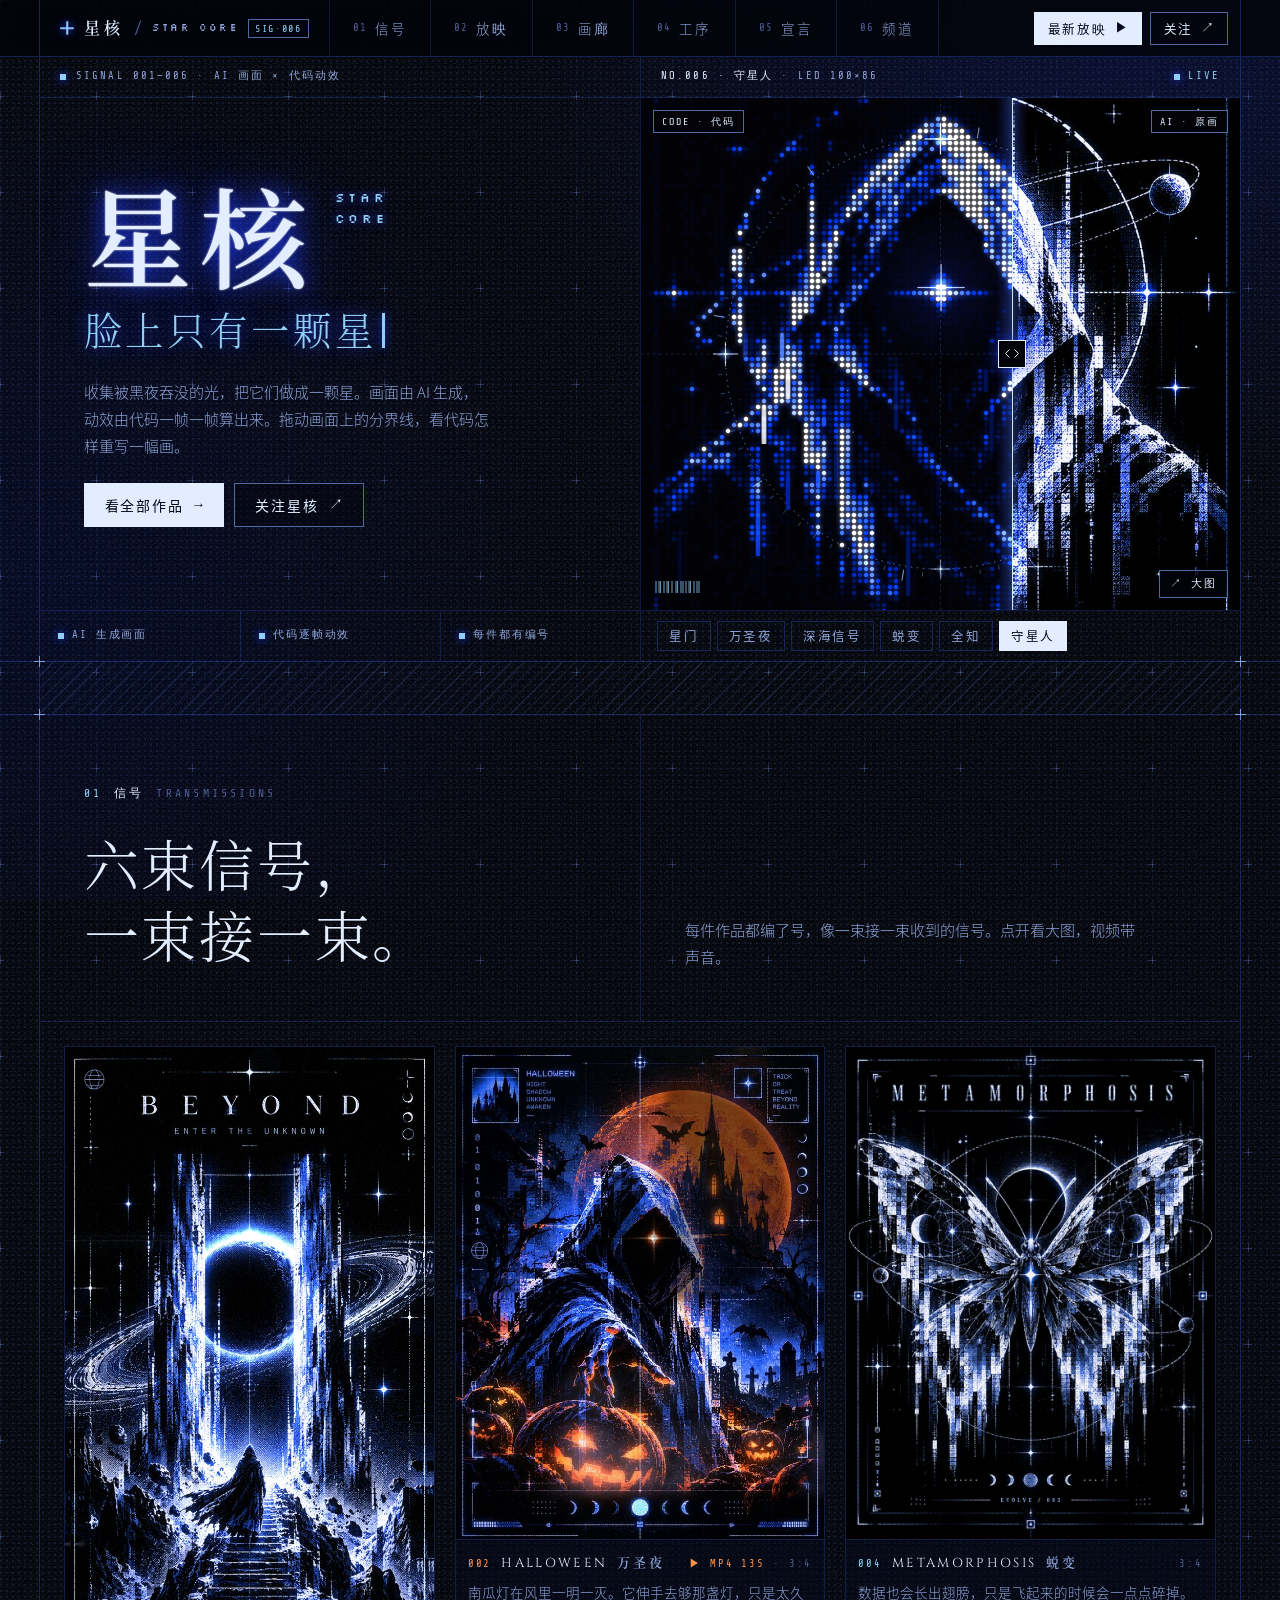
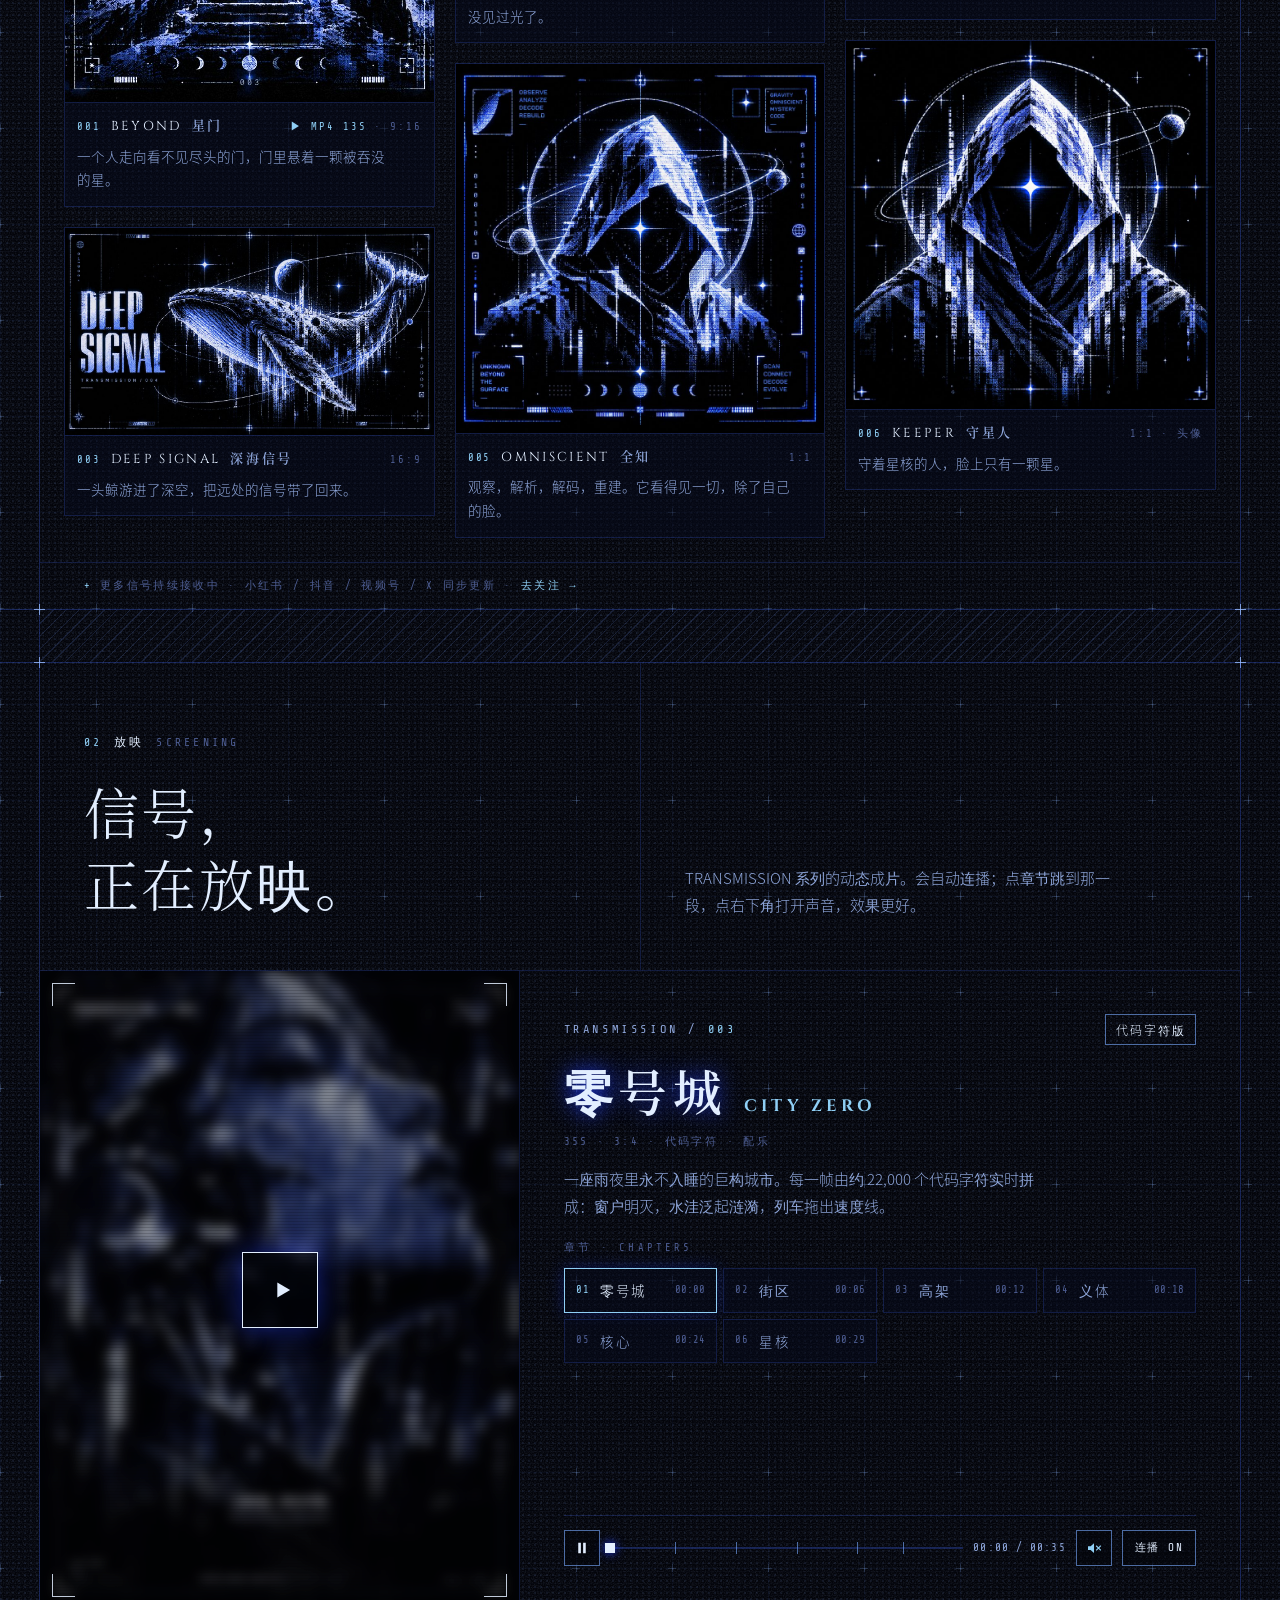
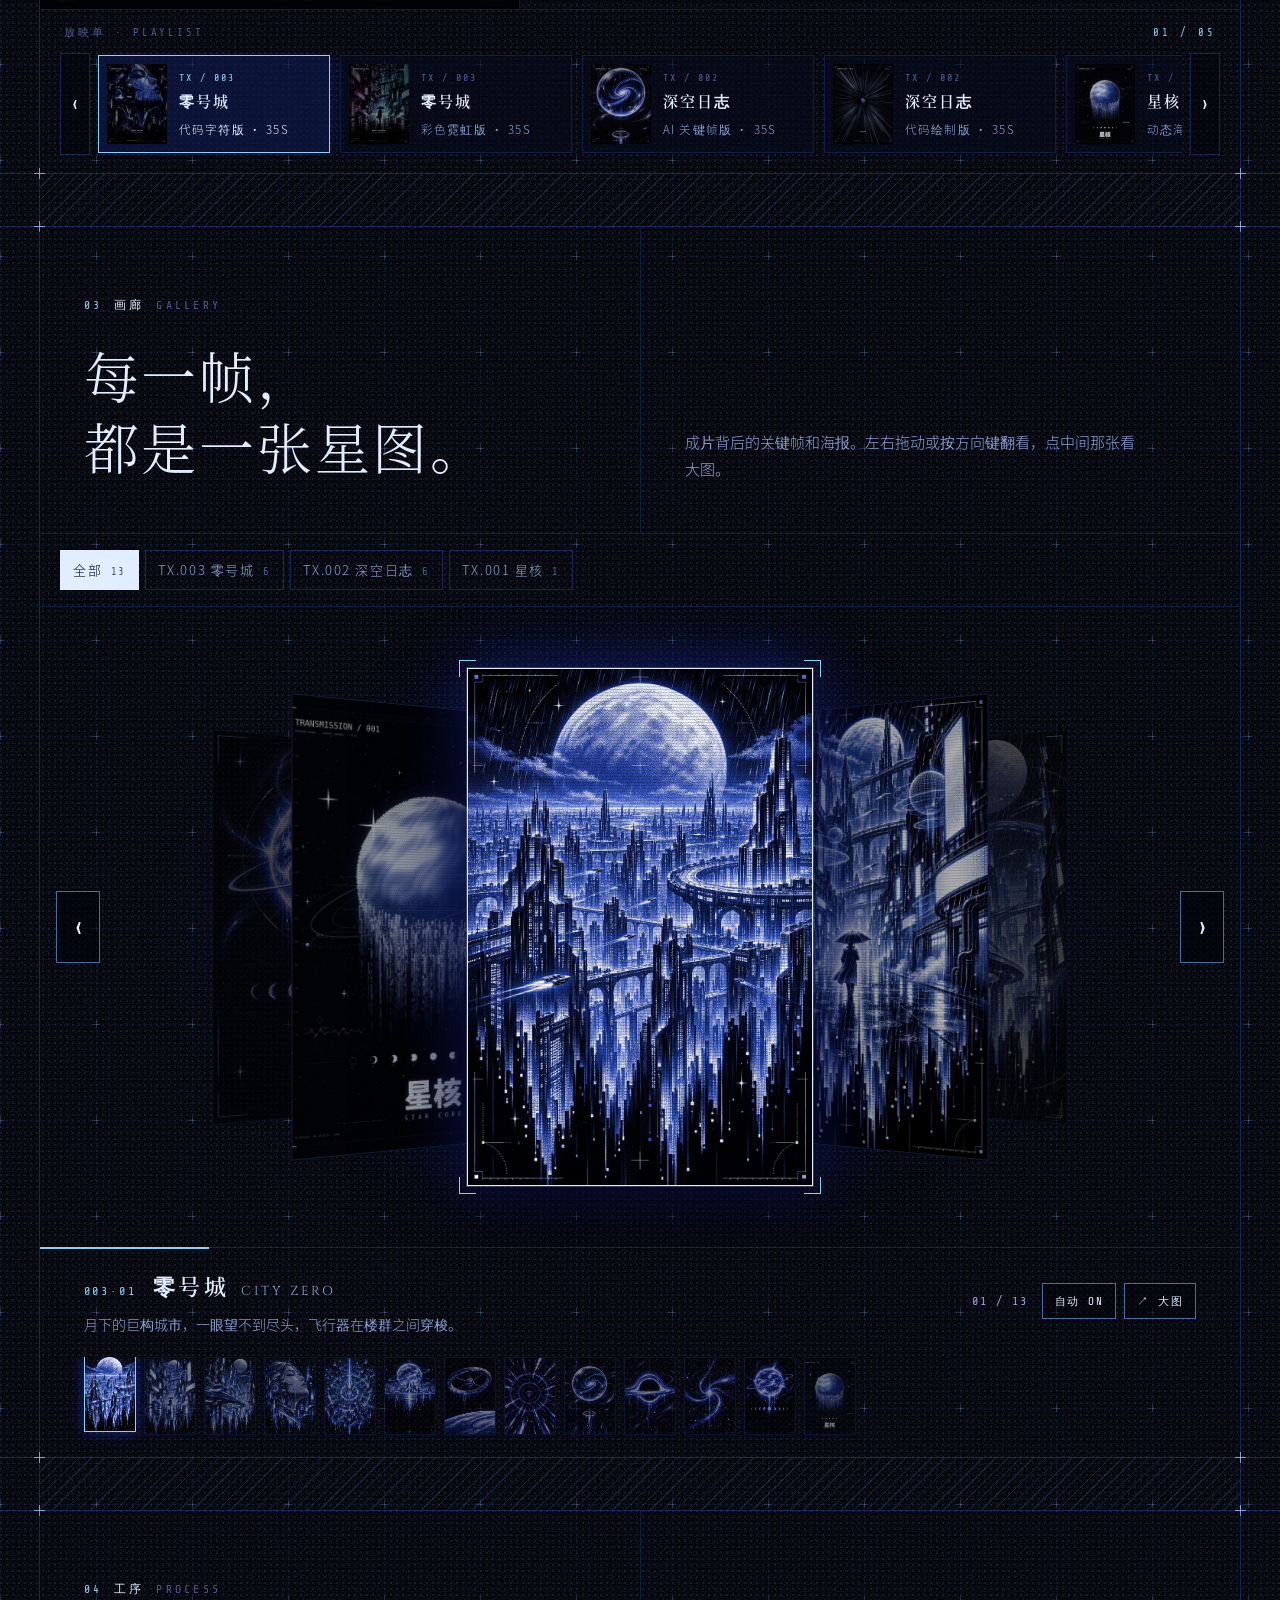
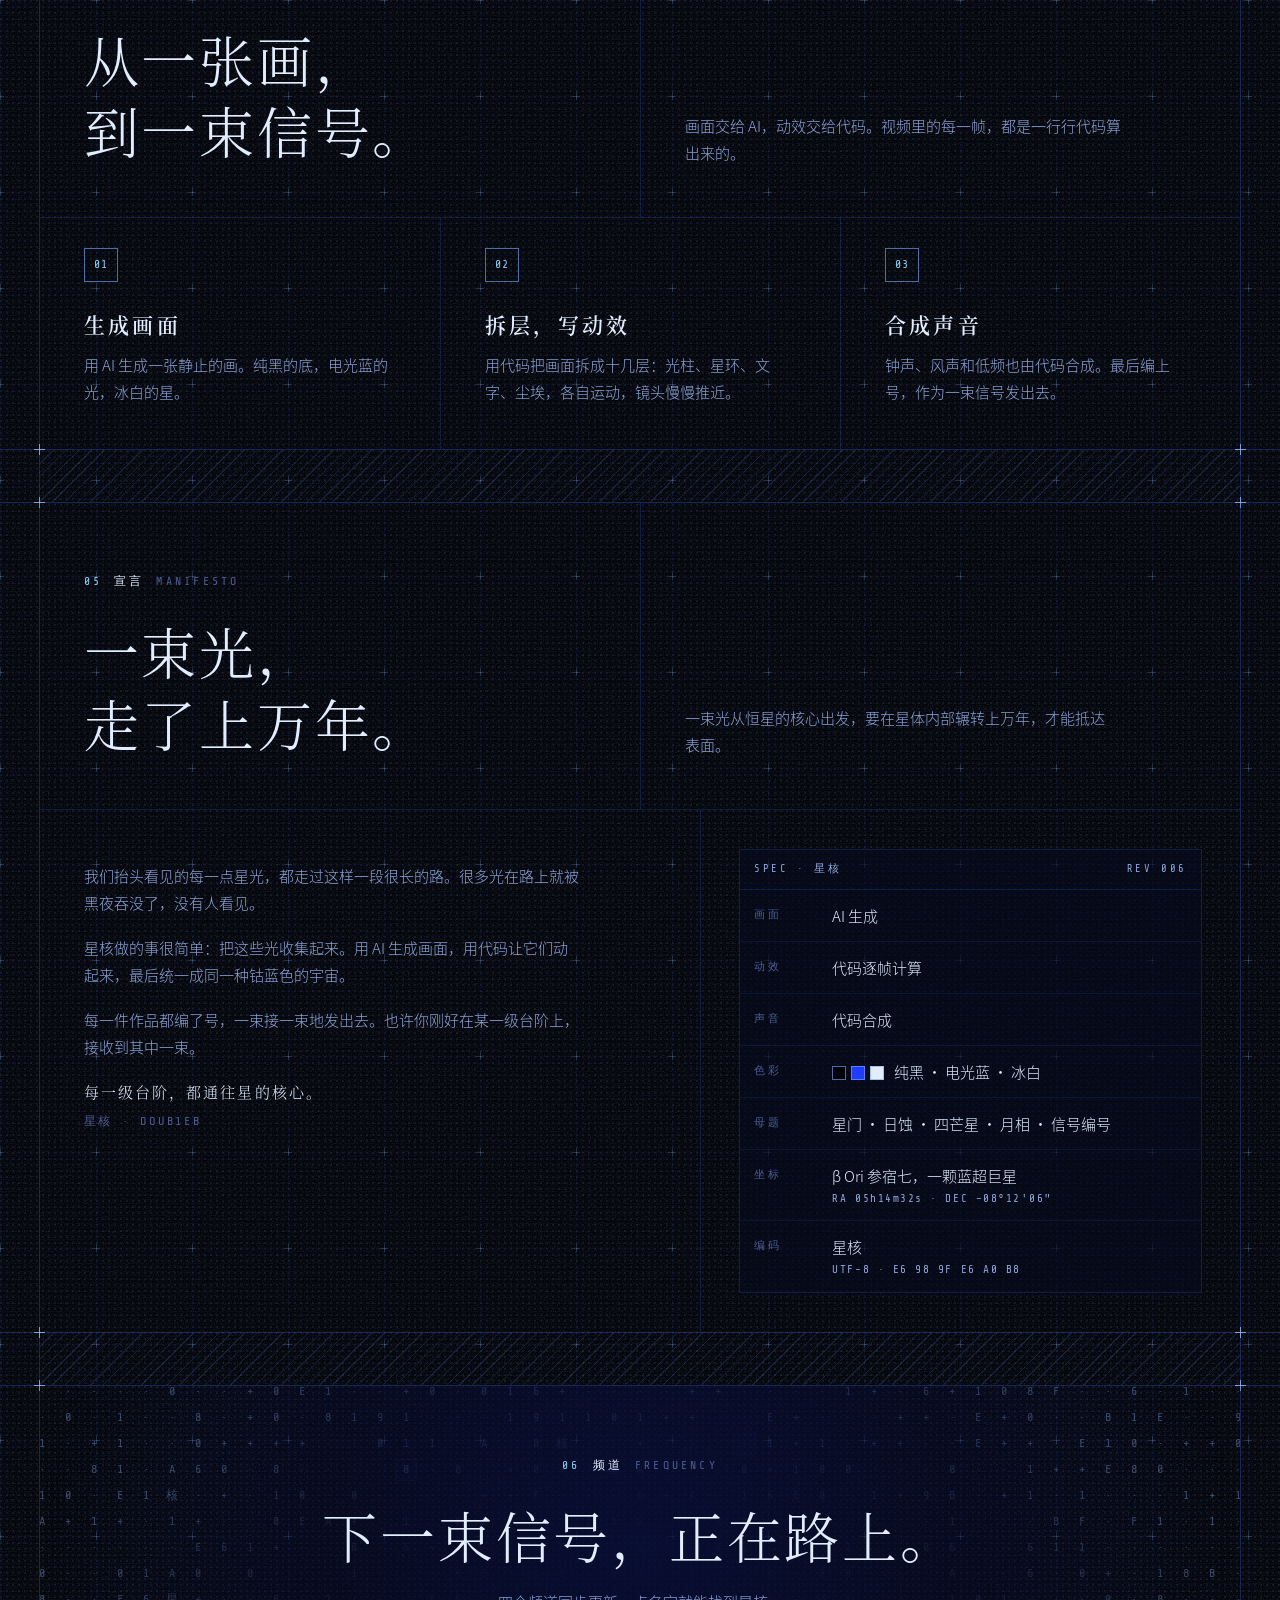
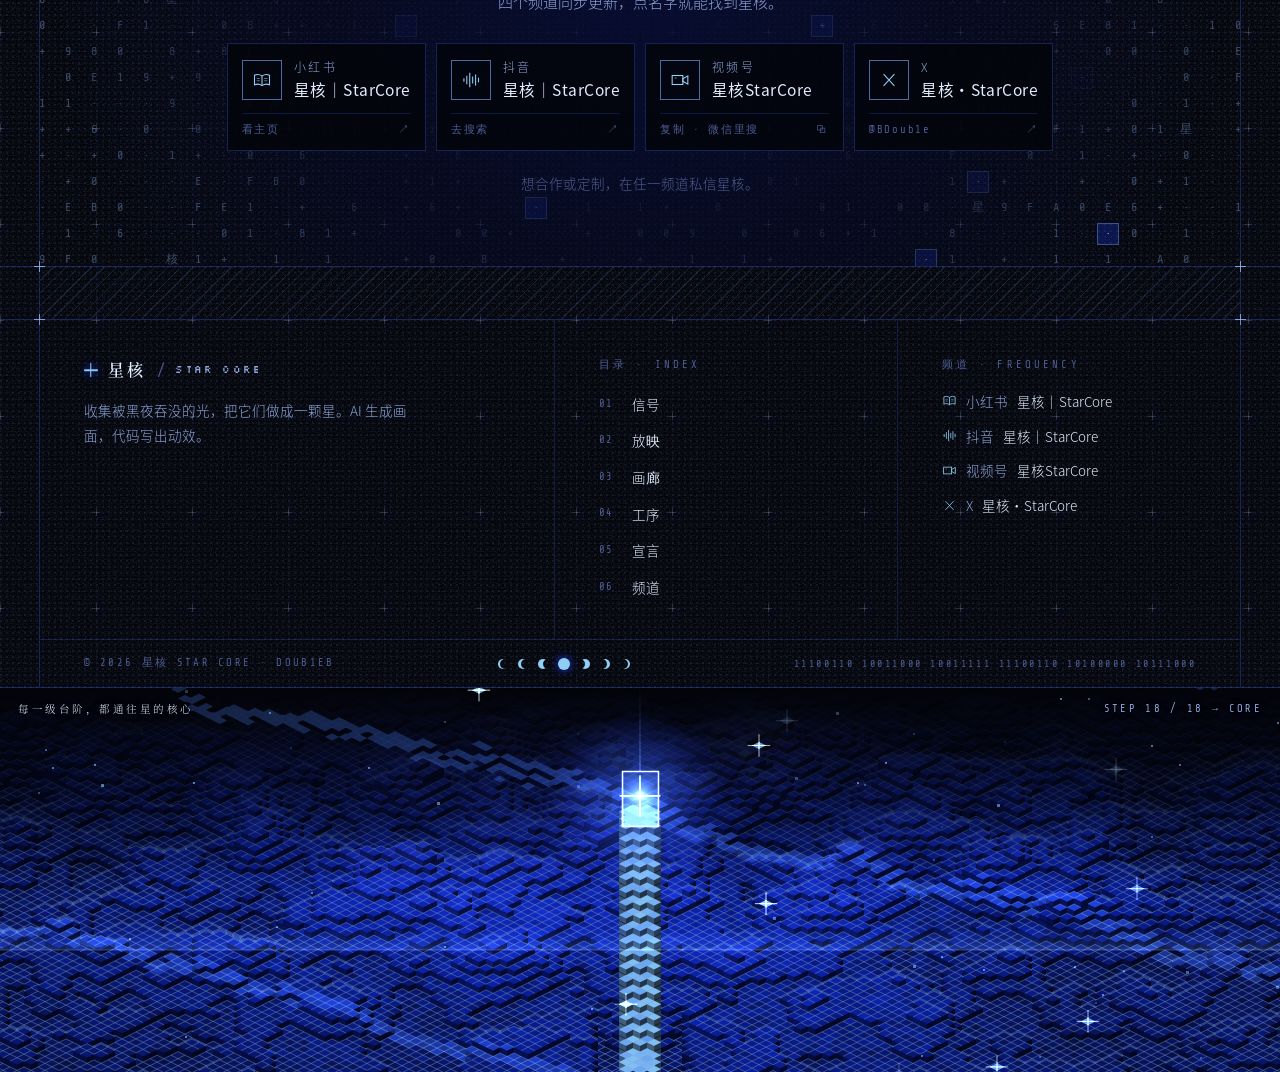
==== commit d819e32d: "新增放映区与画廊区，上线 TRANSMISSION 001–003 - 02 放映：3:4 放映台，自动连播，章节跳转，进度条，声音开关，像素坠落转场，放映单轮播 - 03 画廊：钴蓝灯箱式 3D 轮" ====
--- a/index.html
+++ b/index.html
@@ -306,6 +306,140 @@
 .lb-bar { display: flex; justify-content: space-between; align-items: center; gap: 12px; font-family: var(--f-mono); font-size: 11.5px; letter-spacing: .2em; color: var(--mist); }
 .lb-close { font: inherit; letter-spacing: .24em; background: transparent; color: var(--ink); border: 1px solid var(--line-strong); padding: 6px 12px; cursor: pointer; }
 
+
+/* ── screening: a 3:4 stage with HUD corners | info, chapters, transport | a playlist reel ── */
+.cine { display: grid; grid-template-columns: minmax(0, 4fr) minmax(0, 6fr); grid-template-areas: "st cp" "rl rl"; }
+.stage { grid-area: st; position: relative; aspect-ratio: 3 / 4; background: #010207; overflow: hidden; border-right: 1px solid var(--rule); }
+.stage video, .cfx { position: absolute; inset: 0; width: 100%; height: 100%; display: block; object-fit: cover; }
+.stage video { transition: filter .5s, opacity .5s; }
+.stage.decoding video { filter: blur(6px) brightness(1.6) saturate(.6); opacity: .65; }
+.cfx { pointer-events: none; z-index: 2; }
+.st-scan { position: absolute; inset: 0; z-index: 1; pointer-events: none; background: repeating-linear-gradient(0deg, rgba(3, 4, 10, .16) 0 1px, transparent 1px 3px); mix-blend-mode: multiply; }
+.st-c { position: absolute; z-index: 3; width: 22px; height: 22px; border: 1px solid var(--ink); pointer-events: none; opacity: .85; }
+.st-c.tl { top: 12px; left: 12px; border-width: 1px 0 0 1px; } .st-c.tr { top: 12px; right: 12px; border-width: 1px 1px 0 0; }
+.st-c.bl { bottom: 12px; left: 12px; border-width: 0 0 1px 1px; } .st-c.br { bottom: 12px; right: 12px; border-width: 0 1px 1px 0; }
+.st-lab { position: absolute; z-index: 3; top: 18px; display: inline-flex; align-items: center; gap: 7px; font-family: var(--f-mono); font-size: 10.5px; line-height: 1.4; letter-spacing: .2em; padding: 3px 8px 2px; color: var(--ink); background: rgba(3, 4, 10, .66); border: 1px solid var(--line-strong); pointer-events: none; }
+.st-lab.l { left: 42px; } .st-lab.r { right: 42px; font-variant-numeric: tabular-nums; }
+.rec { width: 6px; height: 6px; border-radius: 50%; background: var(--glow); box-shadow: 0 0 8px var(--cobalt); animation: blink 1.2s steps(2, jump-none) infinite; }
+.stage.paused .rec { animation: none; opacity: .35; }
+.st-big { position: absolute; z-index: 4; left: 50%; top: 50%; width: 76px; height: 76px; margin: -38px 0 0 -38px; display: grid; place-items: center; border: 1px solid var(--ink); background: rgba(3, 4, 10, .55); color: var(--ink); cursor: pointer;
+  opacity: 0; pointer-events: none; transition: opacity .25s, transform .25s, box-shadow .25s; transform: scale(.9); box-shadow: 0 0 30px rgba(31, 60, 255, .5); }
+.st-big svg { width: 28px; height: 28px; fill: currentColor; margin-left: 4px; }
+.stage.paused .st-big { opacity: 1; pointer-events: auto; transform: none; }
+.st-big:hover { box-shadow: 0 0 40px rgba(31, 60, 255, .9); background: rgba(31, 60, 255, .3); }
+.st-nav { position: absolute; z-index: 4; top: 50%; width: 38px; height: 64px; margin-top: -32px; display: grid; place-items: center; font: 400 26px/1 var(--f-mono); color: var(--ink);
+  background: rgba(3, 4, 10, .55); border: 1px solid var(--line-strong); cursor: pointer; opacity: 0; transition: opacity .2s, background .2s, border-color .2s; }
+.st-nav.p { left: 12px; } .st-nav.n { right: 12px; }
+.stage:hover .st-nav, .st-nav:focus-visible { opacity: 1; }
+.st-nav:hover { background: rgba(31, 60, 255, .35); border-color: var(--glow); }
+@media (hover: none) { .st-nav { opacity: .8; } }
+
+.cpanel { grid-area: cp; display: flex; flex-direction: column; gap: 14px; min-width: 0; padding: clamp(26px, 3.4vw, 44px) var(--pad); }
+.cp-top { display: flex; justify-content: space-between; align-items: center; gap: 12px; }
+.cp-no { margin: 0; font-family: var(--f-mono); font-size: 12px; letter-spacing: .3em; color: var(--mist); }
+.cp-no b { font-weight: 400; color: var(--glow); }
+.cp-ver { font-size: 12px; letter-spacing: .16em; color: var(--ink); padding: 4px 10px 3px; border: 1px solid var(--line-strong); white-space: nowrap; }
+.cp-ver.neon { border-color: #ff4fb8; color: #ffd2f0; box-shadow: 0 0 14px rgba(255, 60, 180, .35), inset 0 0 10px rgba(0, 200, 255, .2); }
+.cp-t { margin: 4px 0 0; display: flex; flex-wrap: wrap; align-items: baseline; gap: 6px 16px; }
+.cp-t .cn { font-family: var(--f-cn-display); font-weight: 600; font-size: clamp(34px, 3.8vw, 52px); line-height: 1.15; letter-spacing: .12em; text-shadow: 0 0 22px rgba(31, 60, 255, .8); }
+.cp-t .lat { font-family: var(--f-lat-display); font-size: clamp(14px, 1.3vw, 17px); letter-spacing: .24em; color: var(--glow); }
+.cp-meta { margin: -4px 0 0; font-family: var(--f-mono); font-size: 11px; letter-spacing: .22em; color: var(--dim); }
+.cp-d { margin: 0; max-width: 32em; color: var(--mist); text-wrap: pretty; min-height: 3.6em; }
+.cp-h { margin: 6px 0 -4px; font-family: var(--f-mono); font-size: 10.5px; letter-spacing: .3em; color: var(--dim); }
+.chap { list-style: none; margin: 0; padding: 0; display: grid; grid-template-columns: repeat(auto-fill, minmax(150px, 1fr)); gap: 6px; }
+.chap button { width: 100%; font: inherit; display: flex; align-items: center; gap: 10px; padding: 9px 11px; text-align: left; color: var(--mist); background: rgba(6, 10, 29, .5); border: 1px solid var(--rule); cursor: pointer; position: relative; overflow: hidden; transition: color .2s, border-color .2s, background .2s; }
+.chap button::before { content: ""; position: absolute; inset: 0 auto 0 0; width: var(--cp, 0%); background: linear-gradient(90deg, rgba(31, 60, 255, .28), rgba(31, 60, 255, .1)); pointer-events: none; }
+.chap b { position: relative; font-family: var(--f-mono); font-weight: 400; font-size: 10.5px; letter-spacing: .1em; color: var(--dim); }
+.chap span { position: relative; flex: 1; min-width: 0; font-size: 13.5px; letter-spacing: .14em; white-space: nowrap; overflow: hidden; text-overflow: ellipsis; }
+.chap em { position: relative; font-style: normal; font-family: var(--f-mono); font-size: 10.5px; color: var(--dim); }
+.chap button:hover { color: var(--ink); border-color: var(--line-strong); }
+.chap button[aria-current="true"] { color: var(--ink); border-color: var(--glow); box-shadow: 0 0 16px rgba(31, 60, 255, .3); }
+.chap button[aria-current="true"] b { color: var(--glow); }
+.ctrl { margin-top: auto; display: flex; align-items: center; gap: 10px; padding-top: 14px; border-top: 1px solid var(--rule); }
+.cbtn { font: inherit; flex: none; display: grid; place-items: center; height: 36px; min-width: 36px; padding: 0; color: var(--ink); background: rgba(3, 4, 10, .5); border: 1px solid var(--line-strong); cursor: pointer; transition: background .2s, border-color .2s, color .2s; }
+.cbtn svg { width: 18px; height: 18px; fill: currentColor; stroke: currentColor; stroke-width: 0; }
+.cbtn:hover { border-color: var(--glow); background: rgba(31, 60, 255, .2); }
+.cbtn.txt { padding: 0 12px; font-family: var(--f-mono); font-size: 11px; letter-spacing: .16em; white-space: nowrap; }
+.cbtn.txt[aria-pressed="false"] { color: var(--dim); }
+#cPlay .i-play, #cPlay.off .i-pause { display: none; } #cPlay.off .i-play { display: inline; }
+#cMute .i-off, #cMute .i-on { fill: none; stroke-width: 1.6; stroke-linecap: square; }
+#cMute .i-on, #cMute[aria-pressed="true"] .i-off { display: none; } #cMute[aria-pressed="true"] .i-on { display: inline; }
+#cMute[aria-pressed="false"] { color: var(--glow); box-shadow: 0 0 0 0 rgba(31, 60, 255, .6); animation: ping 2.4s ease-out infinite; }
+@keyframes ping { 0% { box-shadow: 0 0 0 0 rgba(80, 130, 255, .55); } 70%, 100% { box-shadow: 0 0 0 9px rgba(80, 130, 255, 0); } }
+.seek { position: relative; flex: 1; min-width: 60px; height: 36px; cursor: pointer; touch-action: none; }
+.seek::before { content: ""; position: absolute; left: 0; right: 0; top: 50%; height: 2px; margin-top: -1px; background: rgba(64, 104, 255, .28); }
+.seek-fill { position: absolute; left: 0; top: 50%; height: 2px; margin-top: -1px; width: 0; background: var(--glow); box-shadow: 0 0 10px var(--cobalt); }
+.seek-fill::after { content: ""; position: absolute; right: -5px; top: -4px; width: 10px; height: 10px; background: var(--ink); box-shadow: 0 0 10px var(--cobalt); }
+.seek-ticks i { position: absolute; top: 50%; width: 1px; height: 12px; margin-top: -6px; background: var(--line-strong); }
+.ctime { flex: none; font-family: var(--f-mono); font-size: 11px; letter-spacing: .1em; color: var(--mist); font-variant-numeric: tabular-nums; }
+
+.reel-wrap { grid-area: rl; border-top: 1px solid var(--rule); padding: 14px clamp(12px, 1.6vw, 20px) 18px; min-width: 0; }
+.reel-h { display: flex; justify-content: space-between; padding: 0 4px 10px; font-family: var(--f-mono); font-size: 10.5px; letter-spacing: .28em; color: var(--dim); }
+.reel-ct { color: var(--glow); }
+.reel-row { display: flex; align-items: stretch; gap: 8px; }
+.rarr { flex: none; width: 30px; font: 400 22px/1 var(--f-mono); color: var(--ink); background: rgba(3, 4, 10, .5); border: 1px solid var(--line); cursor: pointer; }
+.rarr:hover { border-color: var(--glow); background: rgba(31, 60, 255, .2); }
+.reel { list-style: none; margin: 0; padding: 2px; flex: 1; min-width: 0; display: flex; gap: 10px; overflow-x: auto; scroll-snap-type: x mandatory; scroll-behavior: smooth; scrollbar-width: none; }
+.reel::-webkit-scrollbar { display: none; }
+.reel li { flex: 0 0 auto; scroll-snap-align: start; }
+.rcard { font: inherit; width: clamp(196px, 21vw, 232px); display: grid; grid-template-columns: 60px minmax(0, 1fr); gap: 0 12px; padding: 8px; text-align: left; color: var(--mist); background: rgba(6, 10, 29, .55); border: 1px solid var(--rule); cursor: pointer; position: relative; transition: border-color .2s, color .2s, background .2s; }
+.rcard img { grid-row: 1 / 4; width: 60px; height: 80px; object-fit: cover; display: block; filter: saturate(.85) brightness(.85); transition: filter .25s; }
+.rcard .rn { font-family: var(--f-mono); font-size: 10px; letter-spacing: .2em; color: var(--dim); align-self: end; }
+.rcard .rt { font-family: var(--f-cn-display); font-weight: 600; font-size: 15px; letter-spacing: .14em; color: var(--ink); white-space: nowrap; overflow: hidden; text-overflow: ellipsis; }
+.rcard .rv { font-size: 11.5px; letter-spacing: .1em; align-self: start; white-space: nowrap; overflow: hidden; text-overflow: ellipsis; }
+.rcard::after { content: ""; position: absolute; left: -1px; bottom: -1px; height: 2px; width: var(--p, 0%); background: var(--glow); box-shadow: 0 0 8px var(--cobalt); }
+.rcard:hover { border-color: var(--line-strong); color: var(--ink); }
+.rcard:hover img { filter: none; }
+.rcard[aria-current="true"] { border-color: var(--glow); background: rgba(14, 26, 80, .6); box-shadow: 0 0 20px rgba(31, 60, 255, .3); color: var(--ink); }
+.rcard[aria-current="true"] img { filter: none; }
+.rcard[aria-current="true"] .rn { color: var(--glow); }
+
+/* ── gallery: coverflow light-table, caption, thumbnail strip ── */
+.gal { padding-bottom: 6px; }
+.g-tabs { display: flex; flex-wrap: wrap; gap: 6px; padding: 16px clamp(12px, 1.6vw, 20px); border-bottom: 1px solid var(--rule); }
+.g-tab { font: inherit; font-size: 13px; letter-spacing: .12em; padding: 7px 12px; color: var(--mist); background: transparent; border: 1px solid var(--line); cursor: pointer; transition: color .2s, border-color .2s, background .2s; }
+.g-tab em { font-style: normal; font-family: var(--f-mono); font-size: 10.5px; color: var(--dim); margin-left: 4px; }
+.g-tab:hover { color: var(--ink); border-color: var(--line-strong); }
+.g-tab[aria-pressed="true"] { color: #04081a; background: var(--ink); border-color: var(--ink); }
+.g-tab[aria-pressed="true"] em { color: #3a4a80; }
+.g-stage { position: relative; height: clamp(440px, 52vw, 640px); overflow: hidden; perspective: 1400px; touch-action: pan-y; cursor: grab; -webkit-user-select: none; user-select: none; outline: none;
+  background: radial-gradient(60% 70% at 50% 50%, rgba(31, 60, 255, .14), transparent 70%); }
+.g-stage:focus-visible { box-shadow: inset 0 0 0 1px var(--glow); }
+.g-stage.drag { cursor: grabbing; }
+.g-track { position: absolute; inset: 0; transform-style: preserve-3d; }
+.g-card { position: absolute; left: 50%; top: 50%; width: var(--cw); aspect-ratio: 2 / 3; margin: calc(var(--cw) * -.75) 0 0 calc(var(--cw) * -.5); padding: 0; border: 1px solid var(--line); background: var(--deep); cursor: pointer;
+  transition: transform .7s cubic-bezier(.2, .75, .2, 1), opacity .5s, filter .5s, border-color .3s, box-shadow .4s; will-change: transform; }
+.g-stage { --cw: clamp(240px, 27vw, 360px); }
+.g-card img { display: block; width: 100%; height: 100%; object-fit: cover; pointer-events: none; -webkit-user-drag: none; }
+.g-card::after { content: ""; position: absolute; inset: 0; background: repeating-linear-gradient(0deg, rgba(3, 4, 10, .14) 0 1px, transparent 1px 3px); pointer-events: none; }
+.g-card.c { border-color: var(--ink); box-shadow: 0 0 0 1px rgba(226, 238, 255, .2), 0 30px 80px rgba(0, 0, 0, .7), 0 0 60px rgba(31, 60, 255, .45); }
+.g-card .gc { position: absolute; z-index: 1; width: 16px; height: 16px; border: 1px solid var(--glow); opacity: 0; transition: opacity .3s; }
+.g-card.c .gc { opacity: 1; }
+.gc.a { top: -9px; left: -9px; border-width: 1px 0 0 1px; } .gc.b { top: -9px; right: -9px; border-width: 1px 1px 0 0; }
+.gc.c2 { bottom: -9px; left: -9px; border-width: 0 0 1px 1px; } .gc.d { bottom: -9px; right: -9px; border-width: 0 1px 1px 0; }
+.g-arr { position: absolute; z-index: 5; top: 50%; width: 44px; height: 72px; margin-top: -36px; display: grid; place-items: center; font: 400 28px/1 var(--f-mono); color: var(--ink); background: rgba(3, 4, 10, .6); border: 1px solid var(--line-strong); cursor: pointer; transition: background .2s, border-color .2s; }
+.g-arr.p { left: 16px; } .g-arr.n { right: 16px; }
+.g-arr:hover { background: rgba(31, 60, 255, .35); border-color: var(--glow); }
+.g-cap { position: relative; display: flex; justify-content: space-between; align-items: center; gap: 16px 24px; padding: 18px var(--pad) 20px; border-top: 1px solid var(--rule); }
+.g-meta { display: flex; align-items: baseline; flex-wrap: wrap; gap: 6px 16px; min-width: 0; }
+.g-no { font-family: var(--f-mono); font-size: 12px; letter-spacing: .24em; color: var(--glow); }
+.g-t { display: inline-flex; align-items: baseline; gap: 12px; }
+.g-t b { font-family: var(--f-cn-display); font-weight: 600; font-size: 22px; letter-spacing: .16em; color: var(--ink); }
+.g-t i { font-style: normal; font-family: var(--f-lat-display); font-size: 13px; letter-spacing: .22em; color: var(--mist); }
+.g-d { flex-basis: 100%; color: var(--mist); font-size: 14px; }
+.g-side { display: flex; align-items: center; gap: 8px; flex: none; }
+.g-ct { font-family: var(--f-mono); font-size: 12px; letter-spacing: .16em; color: var(--mist); margin-right: 6px; font-variant-numeric: tabular-nums; }
+.g-prog { position: absolute; left: 0; right: 0; top: -1px; height: 2px; overflow: hidden; }
+.g-prog i { display: block; height: 100%; width: 0; background: var(--glow); box-shadow: 0 0 8px var(--cobalt); }
+.g-strip { list-style: none; margin: 0; padding: 0 var(--pad) 16px; display: flex; gap: 8px; overflow-x: auto; scrollbar-width: none; }
+.g-strip::-webkit-scrollbar { display: none; }
+.g-strip button { display: block; width: 52px; height: 78px; padding: 0; border: 1px solid var(--rule); background: var(--deep); cursor: pointer; opacity: .5; transition: opacity .2s, border-color .2s, transform .2s; }
+.g-strip img { display: block; width: 100%; height: 100%; object-fit: cover; }
+.g-strip button:hover { opacity: .85; }
+.g-strip button[aria-current="true"] { opacity: 1; border-color: var(--glow); transform: translateY(-3px); box-shadow: 0 0 12px rgba(31, 60, 255, .5); }
+.lb-btns { display: flex; gap: 8px; }
+.lb-nav[hidden] { display: none; }
+
 @media (max-width: 1000px) {
   .chans { grid-template-columns: repeat(2, minmax(0, 1fr)); width: min(100%, 620px); }
 }
@@ -351,6 +485,22 @@
   .cid { font-size: 14px; }
   .go { margin-top: 6px; letter-spacing: .08em; }
 }
+@media (max-width: 860px) {
+  .cine { grid-template-columns: minmax(0, 1fr); grid-template-areas: "st" "cp" "rl"; }
+  .stage { border-right: 0; border-bottom: 1px solid var(--rule); max-height: 82vh; aspect-ratio: auto; height: min(133.33vw, 82vh); }
+  .cpanel { padding-block: 22px 18px; }
+  .g-stage { --cw: clamp(200px, 52vw, 300px); height: clamp(380px, 95vw, 520px); }
+  .g-cap { flex-wrap: wrap; }
+}
+@media (max-width: 520px) {
+  .st-lab.l { left: 38px; } .st-lab.r { right: 38px; }
+  .chap { grid-template-columns: repeat(2, minmax(0, 1fr)); }
+  .ctrl { gap: 6px; } .cbtn.txt { padding: 0 8px; font-size: 10px; letter-spacing: .08em; }
+  .ctime { display: none; }
+  .g-stage { --cw: 58vw; height: 98vw; }
+  .g-arr { width: 34px; height: 56px; margin-top: -28px; } .g-arr.p { left: 6px; } .g-arr.n { right: 6px; }
+  .g-side { width: 100%; justify-content: space-between; }
+}
 </style>
 </head>
 <body>
@@ -366,12 +516,14 @@
     <a class="brand" href="#top" aria-label="星核 STAR CORE，回到顶部"><i class="spark" aria-hidden="true"></i><b>星核</b><span class="sl">/</span><span class="px">STAR CORE</span><span class="kbd">SIG·006</span></a>
     <nav class="nav" aria-label="主导航">
       <a href="#works"><em>01</em>信号</a>
-      <a href="#process"><em>02</em>工序</a>
-      <a href="#manifesto"><em>03</em>宣言</a>
-      <a href="#channels"><em>04</em>频道</a>
+      <a href="#screening"><em>02</em>放映</a>
+      <a href="#gallery"><em>03</em>画廊</a>
+      <a href="#process"><em>04</em>工序</a>
+      <a href="#manifesto"><em>05</em>宣言</a>
+      <a href="#channels"><em>06</em>频道</a>
     </nav>
     <div class="bar-cta">
-      <button class="btn sm fill" type="button" data-open-n="002">最新信号 <span class="ar" aria-hidden="true">▶</span></button>
+      <a class="btn sm fill" href="#screening">最新放映 <span class="ar" aria-hidden="true">▶</span></a>
       <a class="btn sm ghost" href="#channels">关注 <span class="ar" aria-hidden="true">↗</span></a>
     </div>
   </div>
@@ -498,11 +650,104 @@
 
 <div class="row hatch" aria-hidden="true"><div class="wrap"></div></div>
 
+<section class="row" id="screening" aria-labelledby="h-scr">
+  <div class="wrap">
+    <div class="head r">
+      <div>
+        <p class="eyebrow"><span class="n">02</span><span class="k">放映</span><span class="e">SCREENING</span></p>
+        <h2 class="h2" id="h-scr">信号，<br>正在放映。</h2>
+      </div>
+      <div><p>TRANSMISSION 系列的动态成片。会自动连播；点章节跳到那一段，点右下角打开声音，效果更好。</p></div>
+    </div>
+    <div class="cine r" id="cine">
+      <div class="stage" id="stage">
+        <video id="cv" playsinline muted preload="metadata" aria-label="正在放映的作品"></video>
+        <canvas class="cfx" id="cfx" aria-hidden="true"></canvas>
+        <span class="st-scan" aria-hidden="true"></span>
+        <span class="st-c tl" aria-hidden="true"></span><span class="st-c tr" aria-hidden="true"></span><span class="st-c bl" aria-hidden="true"></span><span class="st-c br" aria-hidden="true"></span>
+        <button class="st-big" id="stBig" type="button" aria-label="播放"><svg viewBox="0 0 24 24" aria-hidden="true"><path d="M8 5.5v13l11-6.5z"/></svg></button>
+        <button class="st-nav p" id="stPrev" type="button" aria-label="上一部"><span aria-hidden="true">‹</span></button>
+        <button class="st-nav n" id="stNext" type="button" aria-label="下一部"><span aria-hidden="true">›</span></button>
+      </div>
+      <div class="cpanel">
+        <div class="cp-top">
+          <p class="cp-no">TRANSMISSION / <b id="cNo">003</b></p>
+          <span class="cp-ver" id="cVer">代码字符版</span>
+        </div>
+        <h3 class="cp-t"><span class="cn" id="cCn">零号城</span><span class="lat" id="cLat">CITY ZERO</span></h3>
+        <p class="cp-meta" id="cMeta">35S · 3:4 · 配乐</p>
+        <p class="cp-d" id="cDesc"></p>
+        <p class="cp-h">章节 · CHAPTERS</p>
+        <ol class="chap" id="chap"></ol>
+        <div class="ctrl">
+          <button class="cbtn" id="cPlay" type="button" aria-label="暂停"><svg viewBox="0 0 24 24" aria-hidden="true"><path class="i-pause" d="M7 5h3.5v14H7zM13.5 5H17v14h-3.5z"/><path class="i-play" d="M8 5.5v13l11-6.5z"/></svg></button>
+          <div class="seek" id="seek" role="slider" tabindex="0" aria-label="播放进度" aria-valuemin="0" aria-valuemax="100" aria-valuenow="0"><span class="seek-fill" id="seekFill"></span><span class="seek-ticks" id="seekTicks"></span></div>
+          <span class="ctime" id="cTime">00:00 / 00:35</span>
+          <button class="cbtn" id="cMute" type="button" aria-label="打开声音" aria-pressed="false"><svg viewBox="0 0 24 24" aria-hidden="true"><path d="M4 9.5h3.5L12 5.5v13l-4.5-4H4z"/><path class="i-off" d="M15.5 9.5l5 5M20.5 9.5l-5 5"/><path class="i-on" d="M15.5 9a4.5 4.5 0 0 1 0 6M17.8 6.6a8 8 0 0 1 0 10.8"/></svg></button>
+          <button class="cbtn txt" id="cAuto" type="button" aria-pressed="true">连播 ON</button>
+        </div>
+      </div>
+      <div class="reel-wrap">
+        <div class="reel-h"><span>放映单 · PLAYLIST</span><span class="reel-ct" id="reelCt">01 / 05</span></div>
+        <div class="reel-row">
+          <button class="rarr" id="reelPrev" type="button" aria-label="向左滚动放映单">‹</button>
+          <ol class="reel" id="reel"></ol>
+          <button class="rarr" id="reelNext" type="button" aria-label="向右滚动放映单">›</button>
+        </div>
+      </div>
+    </div>
+  </div>
+</section>
+
+<div class="row hatch" aria-hidden="true"><div class="wrap"></div></div>
+
+<section class="row" id="gallery" aria-labelledby="h-gal">
+  <div class="wrap">
+    <div class="head r">
+      <div>
+        <p class="eyebrow"><span class="n">03</span><span class="k">画廊</span><span class="e">GALLERY</span></p>
+        <h2 class="h2" id="h-gal">每一帧，<br>都是一张星图。</h2>
+      </div>
+      <div><p>成片背后的关键帧和海报。左右拖动或按方向键翻看，点中间那张看大图。</p></div>
+    </div>
+    <div class="gal r" id="gal">
+      <div class="g-tabs" role="group" aria-label="筛选画廊">
+        <button class="g-tab" type="button" data-set="all" aria-pressed="true">全部 <em>13</em></button>
+        <button class="g-tab" type="button" data-set="003" aria-pressed="false">TX.003 零号城 <em>6</em></button>
+        <button class="g-tab" type="button" data-set="002" aria-pressed="false">TX.002 深空日志 <em>6</em></button>
+        <button class="g-tab" type="button" data-set="001" aria-pressed="false">TX.001 星核 <em>1</em></button>
+      </div>
+      <div class="g-stage" id="gStage" tabindex="0" aria-roledescription="轮播" aria-label="画廊，用左右方向键切换">
+        <div class="g-track" id="gTrack"></div>
+        <button class="g-arr p" id="gPrev" type="button" aria-label="上一张"><span aria-hidden="true">‹</span></button>
+        <button class="g-arr n" id="gNext" type="button" aria-label="下一张"><span aria-hidden="true">›</span></button>
+      </div>
+      <div class="g-cap">
+        <div class="g-meta">
+          <span class="g-no" id="gNo">003·01</span>
+          <span class="g-t"><b id="gCn">零号城</b><i id="gEn">CITY ZERO</i></span>
+          <span class="g-d" id="gDesc"></span>
+        </div>
+        <div class="g-side">
+          <span class="g-ct" id="gCt">01 / 13</span>
+          <button class="cbtn txt" id="gAuto" type="button" aria-pressed="true">自动 ON</button>
+          <button class="cbtn txt" id="gOpen" type="button">↗ 大图</button>
+        </div>
+        <span class="g-prog" aria-hidden="true"><i id="gProg"></i></span>
+      </div>
+      <ol class="g-strip" id="gStrip" aria-label="缩略图"></ol>
+    </div>
+  </div>
+</section>
+
+
+<div class="row hatch" aria-hidden="true"><div class="wrap"></div></div>
+
 <section class="row" id="process" aria-labelledby="h-process">
   <div class="wrap">
     <div class="head r">
       <div>
-        <p class="eyebrow"><span class="n">02</span><span class="k">工序</span><span class="e">PROCESS</span></p>
+        <p class="eyebrow"><span class="n">04</span><span class="k">工序</span><span class="e">PROCESS</span></p>
         <h2 class="h2" id="h-process">从一张画，<br>到一束信号。</h2>
       </div>
       <div><p>画面交给 AI，动效交给代码。视频里的每一帧，都是一行行代码算出来的。</p></div>
@@ -521,7 +766,7 @@
   <div class="wrap">
     <div class="head r">
       <div>
-        <p class="eyebrow"><span class="n">03</span><span class="k">宣言</span><span class="e">MANIFESTO</span></p>
+        <p class="eyebrow"><span class="n">05</span><span class="k">宣言</span><span class="e">MANIFESTO</span></p>
         <h2 class="h2" id="h-mani">一束光，<br>走了上万年。</h2>
       </div>
       <div><p>一束光从恒星的核心出发，要在星体内部辗转上万年，才能抵达表面。</p></div>
@@ -557,7 +802,7 @@
   <div class="wrap call">
     <canvas id="field" aria-hidden="true"></canvas>
     <div class="call-in">
-      <p class="eyebrow"><span class="n">04</span><span class="k">频道</span><span class="e">FREQUENCY</span></p>
+      <p class="eyebrow"><span class="n">06</span><span class="k">频道</span><span class="e">FREQUENCY</span></p>
       <h2 class="h2" id="h-chan">下一束信号，正在路上。</h2>
       <p>四个频道同步更新，点名字就能找到星核。</p>
       <ul class="chans">
@@ -585,9 +830,11 @@
         <p class="fh">目录 · INDEX</p>
         <ul class="flist">
           <li><a href="#works"><em>01</em>信号</a></li>
-          <li><a href="#process"><em>02</em>工序</a></li>
-          <li><a href="#manifesto"><em>03</em>宣言</a></li>
-          <li><a href="#channels"><em>04</em>频道</a></li>
+          <li><a href="#screening"><em>02</em>放映</a></li>
+          <li><a href="#gallery"><em>03</em>画廊</a></li>
+          <li><a href="#process"><em>04</em>工序</a></li>
+          <li><a href="#manifesto"><em>05</em>宣言</a></li>
+          <li><a href="#channels"><em>06</em>频道</a></li>
         </ul>
       </div>
       <div>
@@ -617,7 +864,7 @@
 <dialog class="lb" id="lb" aria-label="作品大图">
   <div class="lb-inner">
     <div class="lb-media" id="lbMedia"></div>
-    <div class="lb-bar"><span id="lbTitle"></span><button class="lb-close" id="lbClose" type="button">关闭</button></div>
+    <div class="lb-bar"><span id="lbTitle"></span><span class="lb-btns"><button class="lb-close lb-nav" id="lbPrev" type="button" hidden>‹ 上一张</button><button class="lb-close lb-nav" id="lbNext" type="button" hidden>下一张 ›</button><button class="lb-close" id="lbClose" type="button">关闭</button></span></div>
   </div>
 </dialog>
 <script>
@@ -1190,6 +1437,319 @@
     }
     let rt2; addEventListener('resize', () => { clearTimeout(rt2); rt2 = setTimeout(() => { build(); frame((performance.now() - t0) / 1000, 0); }, 150); });
   })();
+
+  /* ── screening: playlist player. Switching works breaks the last frame into falling pixel columns ── */
+  (() => {
+    const $ = id => document.getElementById(id);
+    const VIDS = [
+      { id: 't003', no: '003', cn: '零号城', lat: 'CITY ZERO', ver: '代码字符版', dur: 35, meta: '35S · 3:4 · 代码字符 · 配乐',
+        d: '一座雨夜里永不入睡的巨构城市。每一帧由约 22,000 个代码字符实时拼成：窗户明灭，水洼泛起涟漪，列车拖出速度线。',
+        ch: [[0, '零号城'], [6.5, '街区'], [12.5, '高架'], [18.5, '义体'], [24.5, '核心'], [29, '星核']] },
+      { id: 't003c', no: '003', cn: '零号城', lat: 'CITY ZERO', ver: '彩色霓虹版', neon: true, dur: 35, meta: '35S · 3:4 · 代码字符 · 霓虹配色',
+        d: '同一座城，换一种霓虹。洋红与青色在字符间流动，琥珀金点亮飞行器的尾灯、水面的涟漪和最后升起的星核。',
+        ch: [[0, '零号城'], [6.5, '街区'], [12.5, '高架'], [18.5, '义体'], [24.5, '核心'], [29, '星核']] },
+      { id: 't002', no: '002', cn: '深空日志', lat: 'DEEP FIELD LOG', ver: 'AI 关键帧版', dur: 35, meta: '35S · 3:4 · AI 画面 × 代码动效 · 配乐',
+        d: '一艘环形飞船启航、跃迁、穿过虫洞，在黑洞边缘看见时间弯曲：飞船上过了几秒，地球上已过去几十年。',
+        ch: [[0, '启航'], [6.5, '跃迁'], [12.5, '虫洞'], [19.5, '事件视界'], [28, '星核']] },
+      { id: 't002code', no: '002', cn: '深空日志', lat: 'DEEP FIELD LOG', ver: '代码绘制版', dur: 35, meta: '35S · 3:4 · 纯代码绘制 · 配乐',
+        d: '同一段航程，全部用代码画出来：网点构成的飞船、像素化的星流、被引力弯折的吸积盘，最后坍缩成一颗星核。',
+        ch: [[0, '启航'], [6.5, '跃迁'], [12.5, '虫洞'], [19.5, '事件视界'], [28, '星核']] },
+      { id: 't001', no: '001', cn: '星核', lat: 'STAR CORE', ver: '动态海报', dur: 15, meta: '15S · 3:4 · 代码动效 · 音效',
+        d: '截获一段来自星核的信号：扫描线逐行显影，轨道一条条画出，月相依次点亮，名字在故障里显现。',
+        ch: [[0, '接收信号'], [1.2, '扫描成像'], [2.6, '系统上线'], [6.4, '月相'], [9.4, '揭晓']] },
+    ];
+    const stage = $('stage'), cv = $('cv'), cfx = $('cfx'), fx = cfx.getContext('2d');
+    const reel = $('reel'), chap = $('chap'), seek = $('seek'), fill = $('seekFill'), ticks = $('seekTicks');
+    const cPlay = $('cPlay'), cMute = $('cMute'), cAuto = $('cAuto');
+    const pad = n => String(n).padStart(2, '0');
+    const fmt = t => `${pad(Math.floor(t / 60))}:${pad(Math.floor(t % 60))}`;
+    let cur = -1, autoNext = true, userPaused = reduce, visible = false, raf = 0, fallRaf = 0;
+
+    VIDS.forEach((v, i) => {
+      const li = document.createElement('li');
+      li.innerHTML = `<button class="rcard" type="button" data-i="${i}" aria-label="放映 TRANSMISSION ${v.no} ${v.cn} ${v.ver}"><img src="media/tx/thumb/${v.id}.jpg" alt="" width="60" height="80" loading="lazy"><span class="rn">TX / ${v.no}</span><span class="rt">${v.cn}</span><span class="rv">${v.ver} · ${v.dur}S</span></button>`;
+      reel.append(li);
+    });
+    const cards = [...reel.querySelectorAll('.rcard')];
+
+    // the outgoing frame falls apart in columns, like the films' own transitions
+    function fall() {
+      if (reduce || cv.readyState < 2) return;
+      const r = stage.getBoundingClientRect(), D = Math.min(2, devicePixelRatio || 1);
+      const W = cfx.width = Math.round(r.width * D), H = cfx.height = Math.round(r.height * D);
+      const snap = document.createElement('canvas'); snap.width = W; snap.height = H;
+      const sc = snap.getContext('2d');
+      const vw = cv.videoWidth || 3, vh = cv.videoHeight || 4, s = Math.max(W / vw, H / vh);
+      try { sc.drawImage(cv, (W - vw * s) / 2, (H - vh * s) / 2, vw * s, vh * s); } catch (_) { return; }
+      const cw = Math.max(6, Math.round(10 * D)), cols = Math.ceil(W / cw);
+      const col = Array.from({ length: cols }, () => ({ d: Math.random() * .32, g: 2.2 + Math.random() * 1.6 }));
+      const t0 = performance.now();
+      cancelAnimationFrame(fallRaf);
+      const step = now => {
+        const t = (now - t0) / 1000;
+        fx.clearRect(0, 0, W, H);
+        let alive = false;
+        for (let i = 0; i < cols; i++) {
+          const c = col[i], tt = t - c.d;
+          const y = tt > 0 ? .5 * c.g * tt * tt * H : 0;
+          if (y >= H) continue;
+          alive = true;
+          fx.globalAlpha = Math.max(0, 1 - Math.max(0, tt) * 1.1);
+          fx.drawImage(snap, i * cw, 0, cw, H - y, i * cw, y, cw, H - y);
+        }
+        fx.globalAlpha = 1;
+        if (t < .12) { fx.fillStyle = `rgba(150,185,255,${.35 * (1 - t / .12)})`; fx.fillRect(0, 0, W, H); }
+        fallRaf = alive && t < 1.6 ? requestAnimationFrame(step) : (fx.clearRect(0, 0, W, H), 0);
+      };
+      fallRaf = requestAnimationFrame(step);
+    }
+
+    function show(i) {
+      i = (i + VIDS.length) % VIDS.length;
+      if (i === cur) return;
+      const v = VIDS[i];
+      if (cur >= 0) fall();
+      cur = i;
+      stage.classList.add('decoding');
+      cv.poster = `media/tx/${v.id}.jpg`;
+      cv.src = `media/tx/${v.id}.mp4`;
+      $('cNo').textContent = v.no;
+      const ver = $('cVer'); ver.textContent = v.ver; ver.classList.toggle('neon', !!v.neon);
+      $('cCn').textContent = v.cn; $('cLat').textContent = v.lat; $('cMeta').textContent = v.meta; $('cDesc').textContent = v.d;
+      chap.replaceChildren(...v.ch.map(([t, name], k) => {
+        const li = document.createElement('li'), b = document.createElement('button');
+        b.type = 'button'; b.dataset.t = t;
+        b.innerHTML = `<b>${pad(k + 1)}</b><span>${name}</span><em>${fmt(t)}</em>`;
+        b.addEventListener('click', () => { cv.currentTime = t; userPaused = false; cv.play().catch(() => {}); });
+        li.append(b); return li;
+      }));
+      ticks.replaceChildren(...v.ch.slice(1).map(([t]) => { const k = document.createElement('i'); k.style.left = `${t / v.dur * 100}%`; return k; }));
+      cards.forEach((c, k) => { c.setAttribute('aria-current', String(k === i)); c.style.setProperty('--p', '0%'); });
+      const card = cards[i];
+      reel.scrollTo({ left: card.parentElement.offsetLeft - reel.offsetLeft - (reel.clientWidth - card.offsetWidth) / 2, behavior: reduce ? 'auto' : 'smooth' });
+      $('reelCt').textContent = `${pad(i + 1)} / ${pad(VIDS.length)}`;
+      $('cTime').textContent = `00:00 / ${fmt(v.dur)}`;
+      update();
+      if (visible && !userPaused) cv.play().catch(() => {});
+    }
+    const dur = () => (isFinite(cv.duration) && cv.duration > 0 ? cv.duration : VIDS[cur].dur);
+    function update() {
+      const v = VIDS[cur], t = cv.currentTime || 0, d = dur(), p = Math.min(1, t / d);
+      fill.style.width = `${p * 100}%`;
+      seek.setAttribute('aria-valuenow', String(Math.round(p * 100)));
+      $('cTime').textContent = `${fmt(t)} / ${fmt(d)}`;
+      cards[cur].style.setProperty('--p', `${p * 100}%`);
+      const bs = chap.querySelectorAll('button');
+      v.ch.forEach(([a], k) => {
+        const b = v.ch[k + 1] ? v.ch[k + 1][0] : d, on = t >= a && t < b;
+        bs[k].setAttribute('aria-current', String(on));
+        bs[k].style.setProperty('--cp', on ? `${(t - a) / (b - a) * 100}%` : t >= b ? '100%' : '0%');
+      });
+    }
+    const loop = () => { update(); raf = cv.paused ? 0 : requestAnimationFrame(loop); };
+    cv.addEventListener('play', () => { stage.classList.remove('paused'); cPlay.classList.remove('off'); cPlay.setAttribute('aria-label', '暂停'); if (!raf) raf = requestAnimationFrame(loop); });
+    cv.addEventListener('pause', () => { stage.classList.add('paused'); cPlay.classList.add('off'); cPlay.setAttribute('aria-label', '播放'); update(); });
+    cv.addEventListener('loadeddata', () => setTimeout(() => stage.classList.remove('decoding'), reduce ? 0 : 380));
+    cv.addEventListener('ended', () => { if (autoNext) show(cur + 1); else { cv.currentTime = 0; cv.play().catch(() => {}); } });
+    stage.classList.add('paused');
+
+    const toggle = () => { if (cv.paused) { userPaused = false; cv.play().catch(() => {}); } else { userPaused = true; cv.pause(); } };
+    cPlay.addEventListener('click', toggle);
+    $('stBig').addEventListener('click', e => { e.stopPropagation(); userPaused = false; cv.play().catch(() => {}); });
+    cMute.addEventListener('click', () => {
+      cv.muted = !cv.muted;
+      cMute.setAttribute('aria-pressed', String(!cv.muted));
+      cMute.setAttribute('aria-label', cv.muted ? '打开声音' : '静音');
+      if (!cv.muted && cv.paused) { userPaused = false; cv.play().catch(() => {}); }
+    });
+    cAuto.addEventListener('click', () => { autoNext = !autoNext; cAuto.setAttribute('aria-pressed', String(autoNext)); cAuto.textContent = `连播 ${autoNext ? 'ON' : 'OFF'}`; });
+    $('stPrev').addEventListener('click', e => { e.stopPropagation(); show(cur - 1); });
+    $('stNext').addEventListener('click', e => { e.stopPropagation(); show(cur + 1); });
+    cards.forEach(c => c.addEventListener('click', () => { userPaused = false; show(+c.dataset.i); }));
+    $('reelPrev').addEventListener('click', () => reel.scrollBy({ left: -260, behavior: 'smooth' }));
+    $('reelNext').addEventListener('click', () => reel.scrollBy({ left: 260, behavior: 'smooth' }));
+
+    // seek bar: click or drag, arrow keys step 5s
+    const seekTo = x => { const r = seek.getBoundingClientRect(); cv.currentTime = Math.min(.999, Math.max(0, (x - r.left) / r.width)) * dur(); update(); };
+    let seeking = false;
+    seek.addEventListener('pointerdown', e => { seeking = true; try { seek.setPointerCapture(e.pointerId); } catch (_) {} seekTo(e.clientX); });
+    seek.addEventListener('pointermove', e => { if (seeking) seekTo(e.clientX); });
+    seek.addEventListener('pointerup', () => { seeking = false; });
+    seek.addEventListener('keydown', e => {
+      const s = { ArrowLeft: -5, ArrowRight: 5, ArrowDown: -5, ArrowUp: 5 }[e.key];
+      if (s === undefined) return;
+      e.preventDefault(); cv.currentTime = Math.max(0, Math.min(dur() - .1, cv.currentTime + s)); update();
+    });
+
+    // tap the picture to pause; swipe sideways on touch screens to change film
+    let sx = null;
+    stage.addEventListener('pointerdown', e => { sx = e.target.closest('button') ? null : { x: e.clientX, y: e.clientY, touch: e.pointerType !== 'mouse' }; });
+    stage.addEventListener('pointerup', e => {
+      if (!sx) return;
+      const dx = e.clientX - sx.x, dy = e.clientY - sx.y;
+      if (sx.touch && Math.abs(dx) > 50 && Math.abs(dx) > Math.abs(dy)) show(cur + (dx < 0 ? 1 : -1));
+      else if (Math.abs(dx) < 8 && Math.abs(dy) < 8) toggle();
+      sx = null;
+    });
+
+    show(0);
+    new IntersectionObserver(([e]) => {
+      visible = e.isIntersecting;
+      if (visible && !userPaused) cv.play().catch(() => {});
+      if (!visible && !cv.paused) cv.pause();
+    }, { threshold: .35 }).observe(stage);
+  })();
+
+  /* ── gallery: coverflow light-table with filters, drag, autoplay and a stepping lightbox ── */
+  (() => {
+    const $ = id => document.getElementById(id);
+    const T3 = [['零号城', 'CITY ZERO', '月下的巨构城市，一眼望不到尽头，飞行器在楼群之间穿梭。'],
+      ['街区', 'LOWER DISTRICT', '雨夜长街，招牌连成一片光海，一个撑伞的人走向尽头。'],
+      ['高架', 'TRANSIT', '磁悬浮列车贴着高架掠过，整座城在雨里向后退去。'],
+      ['义体', 'GHOST', '她仰起脸，雨落在皮肤，也落在电路上。'],
+      ['核心', 'CORE TOWER', '从高空俯瞰，城市像一块电路板，光柱从正中升起。'],
+      ['星核', 'STAR CORE', '星核升起在天际线之上，倒影在水面碎成像素。']];
+    const T2 = [['启航', 'DEPARTURE', '环形空间站悬在行星上空，下缘正一点点溶解成像素。'],
+      ['跃迁', 'WARP', '星光被拉成放射的光束，飞船缩成中心的一个点。'],
+      ['虫洞', 'WORMHOLE', '玻璃般的虫洞里，映着宇宙另一侧的旋涡星系。'],
+      ['事件视界', 'EVENT HORIZON', '吸积盘绕过黑洞的顶端，物质沿着视界往下坠落。'],
+      ['坍缩', 'COLLAPSE', '整片星空被吸向中心，坍缩成一个刺眼的光点。'],
+      ['星核', 'STAR CORE', '星核在月相之上燃烧，光环斜斜地切过它。']];
+    const ALL = [
+      ...T3.map(([cn, en, d], i) => ({ set: '003', no: `003·${pad2(i + 1)}`, src: `g003-${i + 1}`, cn, en, d })),
+      ...T2.map(([cn, en, d], i) => ({ set: '002', no: `002·${pad2(i + 1)}`, src: `g002-${i + 1}`, cn, en, d })),
+      { set: '001', no: '001·海报', src: 'g001-poster', cn: '星核', en: 'STAR CORE', d: '网点版画的球体从下缘溶解成像素流，轨道、月相和 HUD 环绕着它。' },
+    ];
+    function pad2(n) { return String(n).padStart(2, '0'); }
+    const stageEl = $('gStage'), track = $('gTrack'), strip = $('gStrip');
+    let list = ALL, cur = 0, off = 0, auto = !reduce, hold = 0, visible = false, elapsed = 0, last = 0, lbOn = false;
+    const DUR = 5200;
+    let cards = [], thumbs = [];
+
+    function build() {
+      track.replaceChildren(); strip.replaceChildren();
+      cards = list.map((g, i) => {
+        const b = document.createElement('button');
+        b.type = 'button'; b.className = 'g-card'; b.tabIndex = -1;
+        b.setAttribute('aria-label', `${g.no} ${g.cn}`);
+        b.innerHTML = `<img src="media/gallery/${g.src}.jpg" alt="${g.cn}：${g.d}" width="900" height="1350" ${i < 3 ? '' : 'loading="lazy"'} draggable="false"><span class="gc a"></span><span class="gc b"></span><span class="gc c2"></span><span class="gc d"></span>`;
+        b.dataset.i = i;
+        track.append(b);
+        return b;
+      });
+      thumbs = list.map((g, i) => {
+        const li = document.createElement('li'), b = document.createElement('button');
+        b.type = 'button'; b.setAttribute('aria-label', `第 ${i + 1} 张 ${g.cn}`);
+        b.innerHTML = `<img src="media/gallery/thumb/${g.src}.jpg" alt="" width="52" height="78" loading="lazy">`;
+        b.addEventListener('click', () => go(i));
+        li.append(b); strip.append(li); return b;
+      });
+    }
+    const cw = () => (cards[0] ? cards[0].offsetWidth : 300);
+    function layout() {
+      const n = cards.length, w = cw();
+      cards.forEach((c, j) => {
+        let k = j - cur - off;
+        k = ((k % n) + n) % n; if (k > n / 2) k -= n;
+        const a = Math.abs(k), sg = Math.sign(k);
+        const x = sg * (Math.min(a, 1) * w * .66 + Math.max(0, a - 1) * w * .4);
+        const ry = -sg * Math.min(a, 1) * 34, z = -Math.min(a, 3) * 150, sc = 1 - Math.min(a, 3) * .06;
+        c.style.transform = `translate3d(${x}px,0,${z}px) rotateY(${ry}deg) scale(${sc})`;
+        c.style.opacity = a > 2.7 ? 0 : String(1 - Math.max(0, a - 1.6) * .8);
+        c.style.filter = a < .5 ? 'none' : `brightness(${Math.max(.35, 1 - a * .3)}) saturate(.8)`;
+        c.style.zIndex = String(100 - Math.round(a * 10));
+        c.style.pointerEvents = a > 2.4 ? 'none' : 'auto';
+        c.classList.toggle('c', a < .5);
+      });
+    }
+    function caption() {
+      const g = list[cur];
+      $('gNo').textContent = g.no; $('gCn').textContent = g.cn; $('gEn').textContent = g.en; $('gDesc').textContent = g.d;
+      $('gCt').textContent = `${pad2(cur + 1)} / ${pad2(list.length)}`;
+      thumbs.forEach((t, k) => t.setAttribute('aria-current', String(k === cur)));
+      const t = thumbs[cur];
+      if (t) strip.scrollTo({ left: t.parentElement.offsetLeft - strip.clientWidth / 2 + 26, behavior: reduce ? 'auto' : 'smooth' });
+      if (lbOn) lbShow();
+    }
+    function go(i) { cur = ((i % list.length) + list.length) % list.length; off = 0; elapsed = 0; layout(); caption(); }
+
+    document.querySelectorAll('.g-tab').forEach(tab => tab.addEventListener('click', () => {
+      document.querySelectorAll('.g-tab').forEach(t => t.setAttribute('aria-pressed', String(t === tab)));
+      list = tab.dataset.set === 'all' ? ALL : ALL.filter(g => g.set === tab.dataset.set);
+      cur = 0; build(); go(0);
+    }));
+    $('gPrev').addEventListener('click', e => { e.stopPropagation(); go(cur - 1); });
+    $('gNext').addEventListener('click', e => { e.stopPropagation(); go(cur + 1); });
+    const gAuto = $('gAuto');
+    gAuto.setAttribute('aria-pressed', String(auto)); gAuto.textContent = `自动 ${auto ? 'ON' : 'OFF'}`;
+    gAuto.addEventListener('click', () => { auto = !auto; elapsed = 0; gAuto.setAttribute('aria-pressed', String(auto)); gAuto.textContent = `自动 ${auto ? 'ON' : 'OFF'}`; });
+    $('gOpen').addEventListener('click', () => openLb());
+    stageEl.addEventListener('keydown', e => {
+      if (e.key === 'ArrowLeft') { e.preventDefault(); go(cur - 1); }
+      else if (e.key === 'ArrowRight') { e.preventDefault(); go(cur + 1); }
+      else if (e.key === 'Enter' || e.key === ' ') { e.preventDefault(); openLb(); }
+    });
+    stageEl.addEventListener('pointerenter', e => { if (e.pointerType === 'mouse') hold |= 1; });
+    stageEl.addEventListener('pointerleave', () => { hold &= ~1; });
+    stageEl.addEventListener('focusin', () => { hold |= 2; });
+    stageEl.addEventListener('focusout', () => { hold &= ~2; });
+
+    // drag / swipe: the whole fan follows the pointer, then settles on the nearest card
+    let dg = null;
+    stageEl.addEventListener('pointerdown', e => {
+      if (e.target.closest('.g-arr')) return;
+      dg = { x: e.clientX, y: e.clientY, id: e.pointerId, moved: false, card: e.target.closest('.g-card') };
+    });
+    stageEl.addEventListener('pointermove', e => {
+      if (!dg || e.pointerId !== dg.id) return;
+      const dx = e.clientX - dg.x, dy = e.clientY - dg.y;
+      if (!dg.moved) {
+        if (Math.abs(dx) > 6 && Math.abs(dx) > Math.abs(dy)) { dg.moved = true; stageEl.classList.add('drag'); try { stageEl.setPointerCapture(e.pointerId); } catch (_) {} cards.forEach(c => c.style.transition = 'none'); }
+        else if (Math.abs(dy) > 10) { dg = null; return; } else return;
+      }
+      off = -dx / (cw() * .66); layout();
+    });
+    const endDrag = () => {
+      if (!dg) return;
+      cards.forEach(c => c.style.transition = '');
+      stageEl.classList.remove('drag');
+      if (dg.moved) go(cur + Math.round(off) || cur + Math.sign(off) * (Math.abs(off) > .15 ? 1 : 0));
+      else if (dg.card) { const j = +dg.card.dataset.i; if (j === cur) openLb(); else go(j); }
+      dg = null;
+    };
+    stageEl.addEventListener('pointerup', endDrag);
+    stageEl.addEventListener('pointercancel', () => { if (dg) { off = 0; layout(); cards.forEach(c => c.style.transition = ''); stageEl.classList.remove('drag'); dg = null; } });
+
+    // lightbox with previous / next
+    const lbPrev = $('lbPrev'), lbNext = $('lbNext');
+    function lbShow() {
+      const g = list[cur], im = document.createElement('img');
+      im.src = `media/gallery/${g.src}.jpg`; im.alt = `${g.cn}：${g.d}`;
+      lbMedia.replaceChildren(im);
+      lbTitle.textContent = `TX.${g.no} · ${g.cn} ${g.en}`;
+    }
+    function openLb() { lbOn = true; lbShow(); lbPrev.hidden = lbNext.hidden = false; if (!lb.open) lb.showModal(); }
+    lbPrev.addEventListener('click', () => go(cur - 1));
+    lbNext.addEventListener('click', () => go(cur + 1));
+    lb.addEventListener('keydown', e => { if (!lbOn) return; if (e.key === 'ArrowLeft') go(cur - 1); else if (e.key === 'ArrowRight') go(cur + 1); });
+    lb.addEventListener('close', () => { lbOn = false; lbPrev.hidden = lbNext.hidden = true; });
+
+    // autoplay with a progress line; holds while hovered, focused, dragged, off screen or in the lightbox
+    const prog = $('gProg');
+    function tick(now) {
+      const dt = last ? now - last : 0; last = now;
+      if (auto && !hold && !dg && visible && !lbOn && !document.hidden) {
+        elapsed += dt;
+        if (elapsed >= DUR) go(cur + 1);
+      }
+      prog.style.width = auto ? `${Math.min(1, elapsed / DUR) * 100}%` : '0%';
+      requestAnimationFrame(tick);
+    }
+    build(); go(0);
+    new IntersectionObserver(([e]) => { visible = e.isIntersecting; }, { threshold: .3 }).observe(stageEl);
+    requestAnimationFrame(tick);
+    let rt; addEventListener('resize', () => { clearTimeout(rt); rt = setTimeout(layout, 120); });
+  })();
 })();
 </script>
 </body>
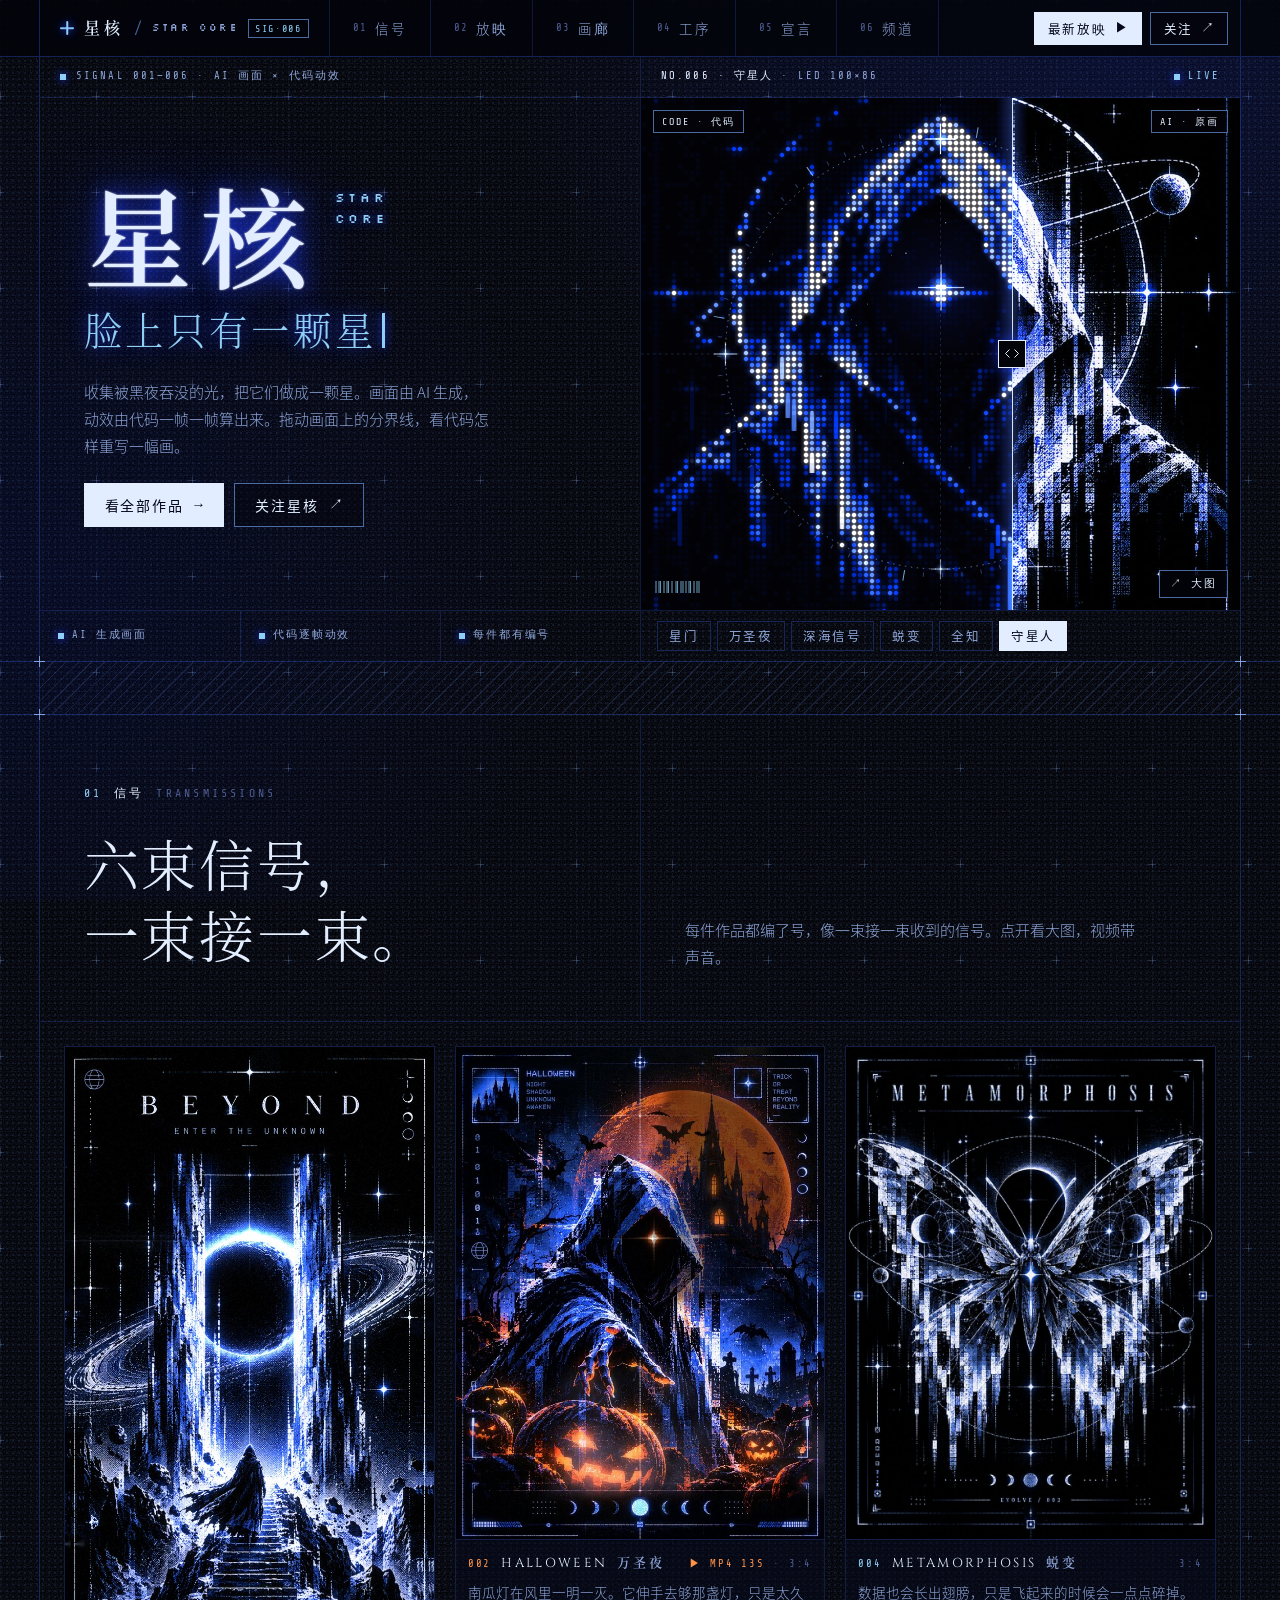
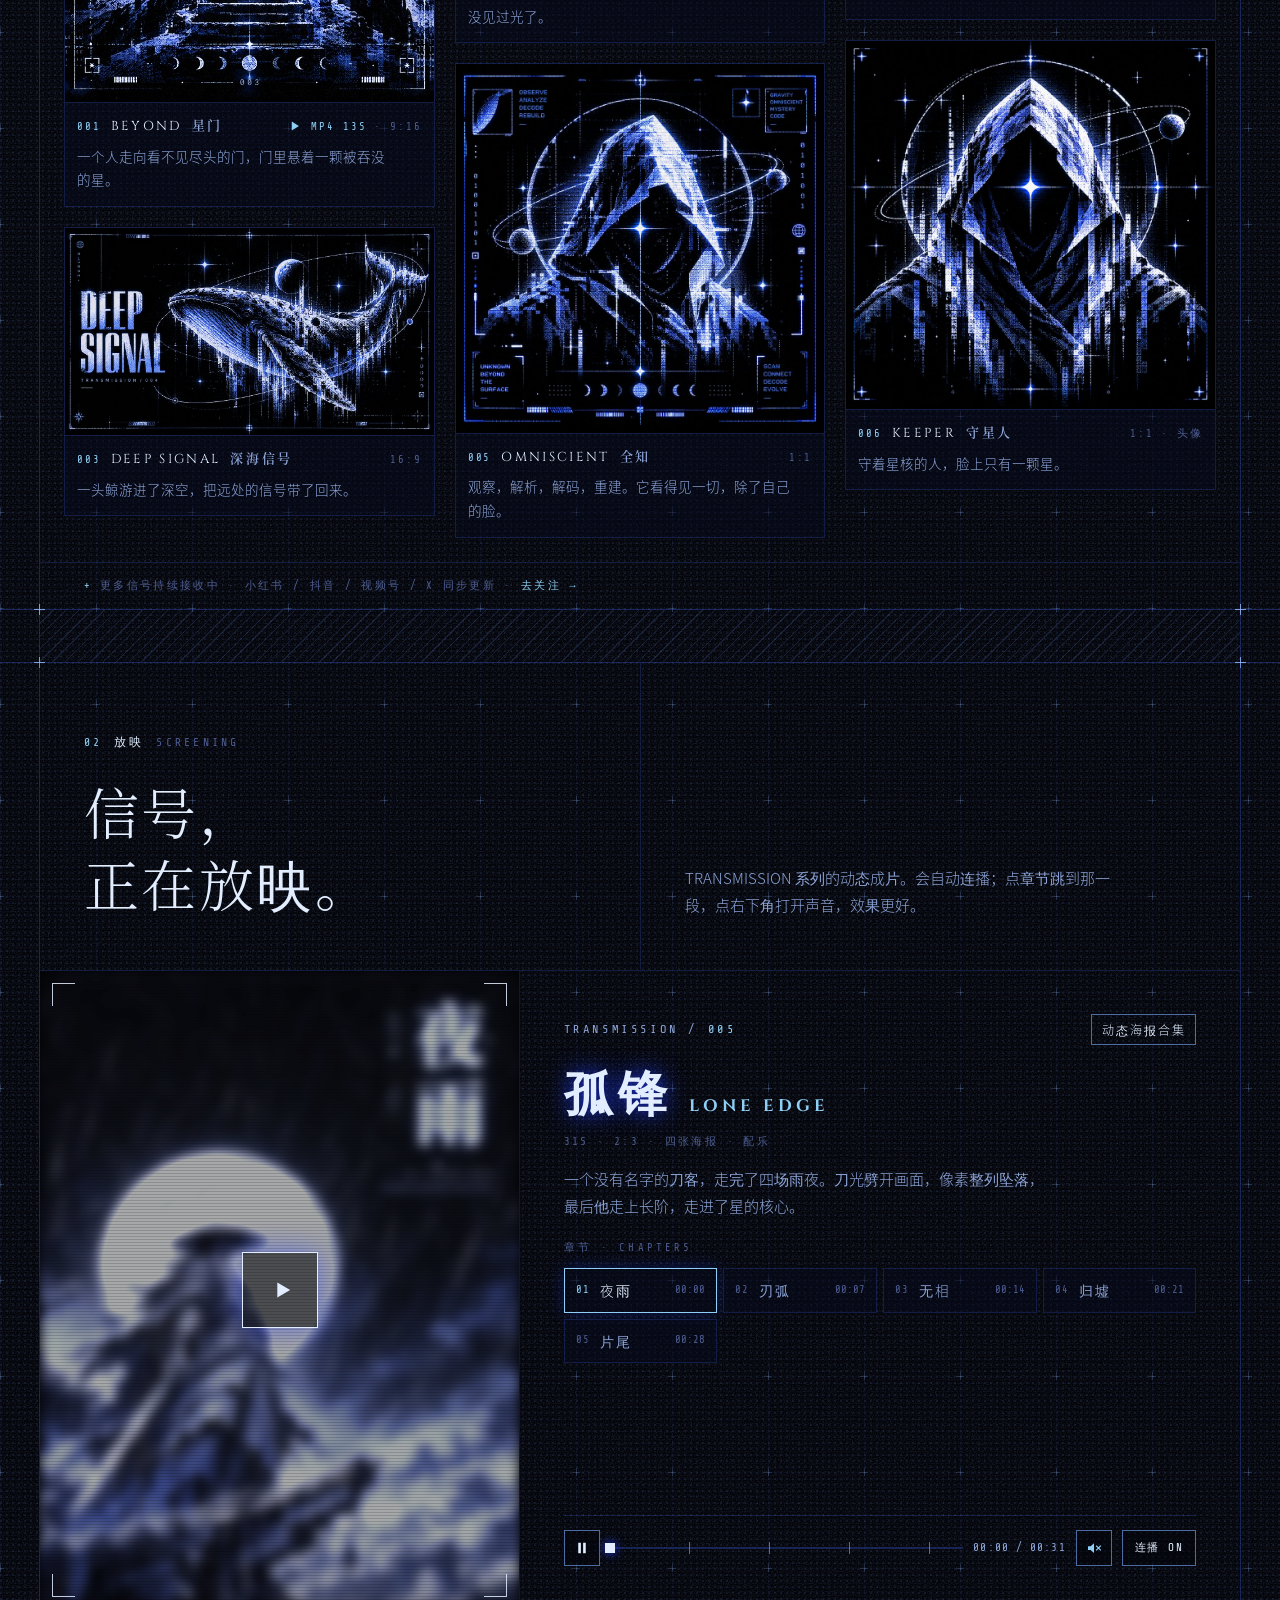
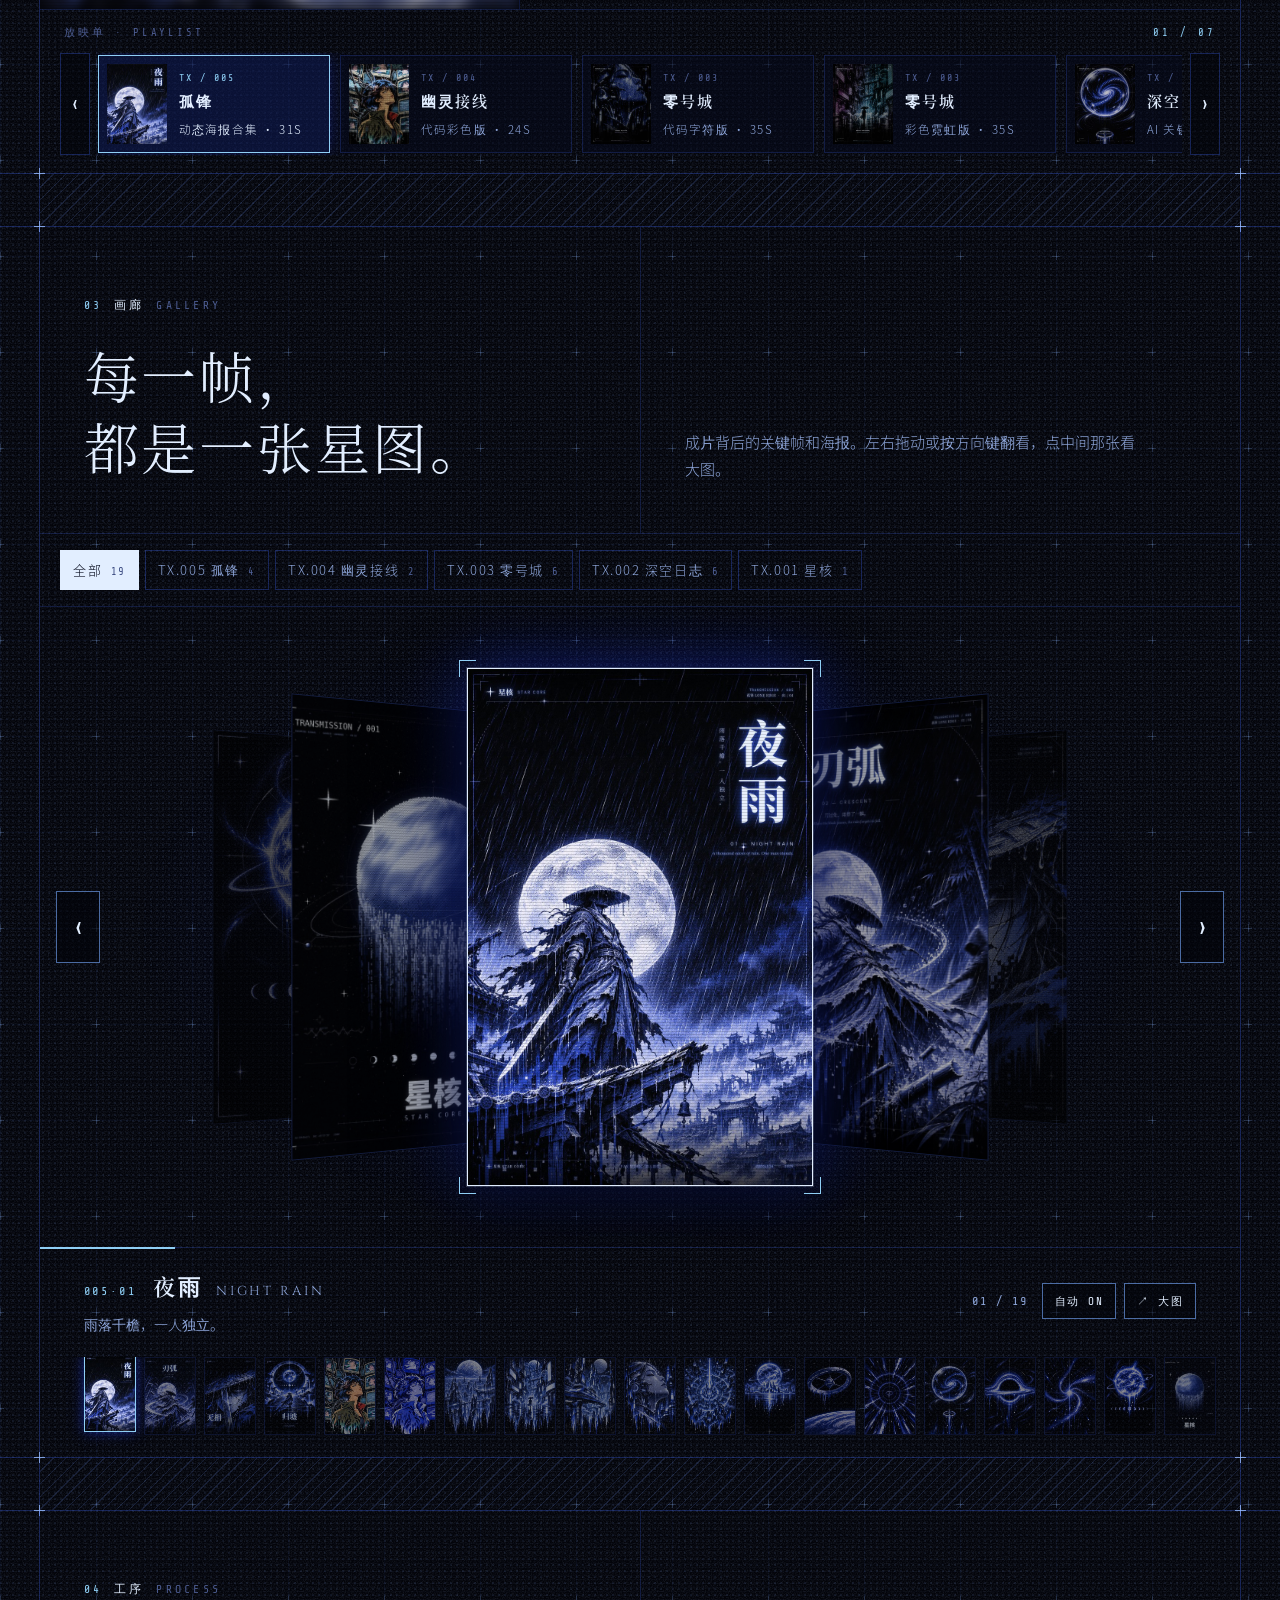
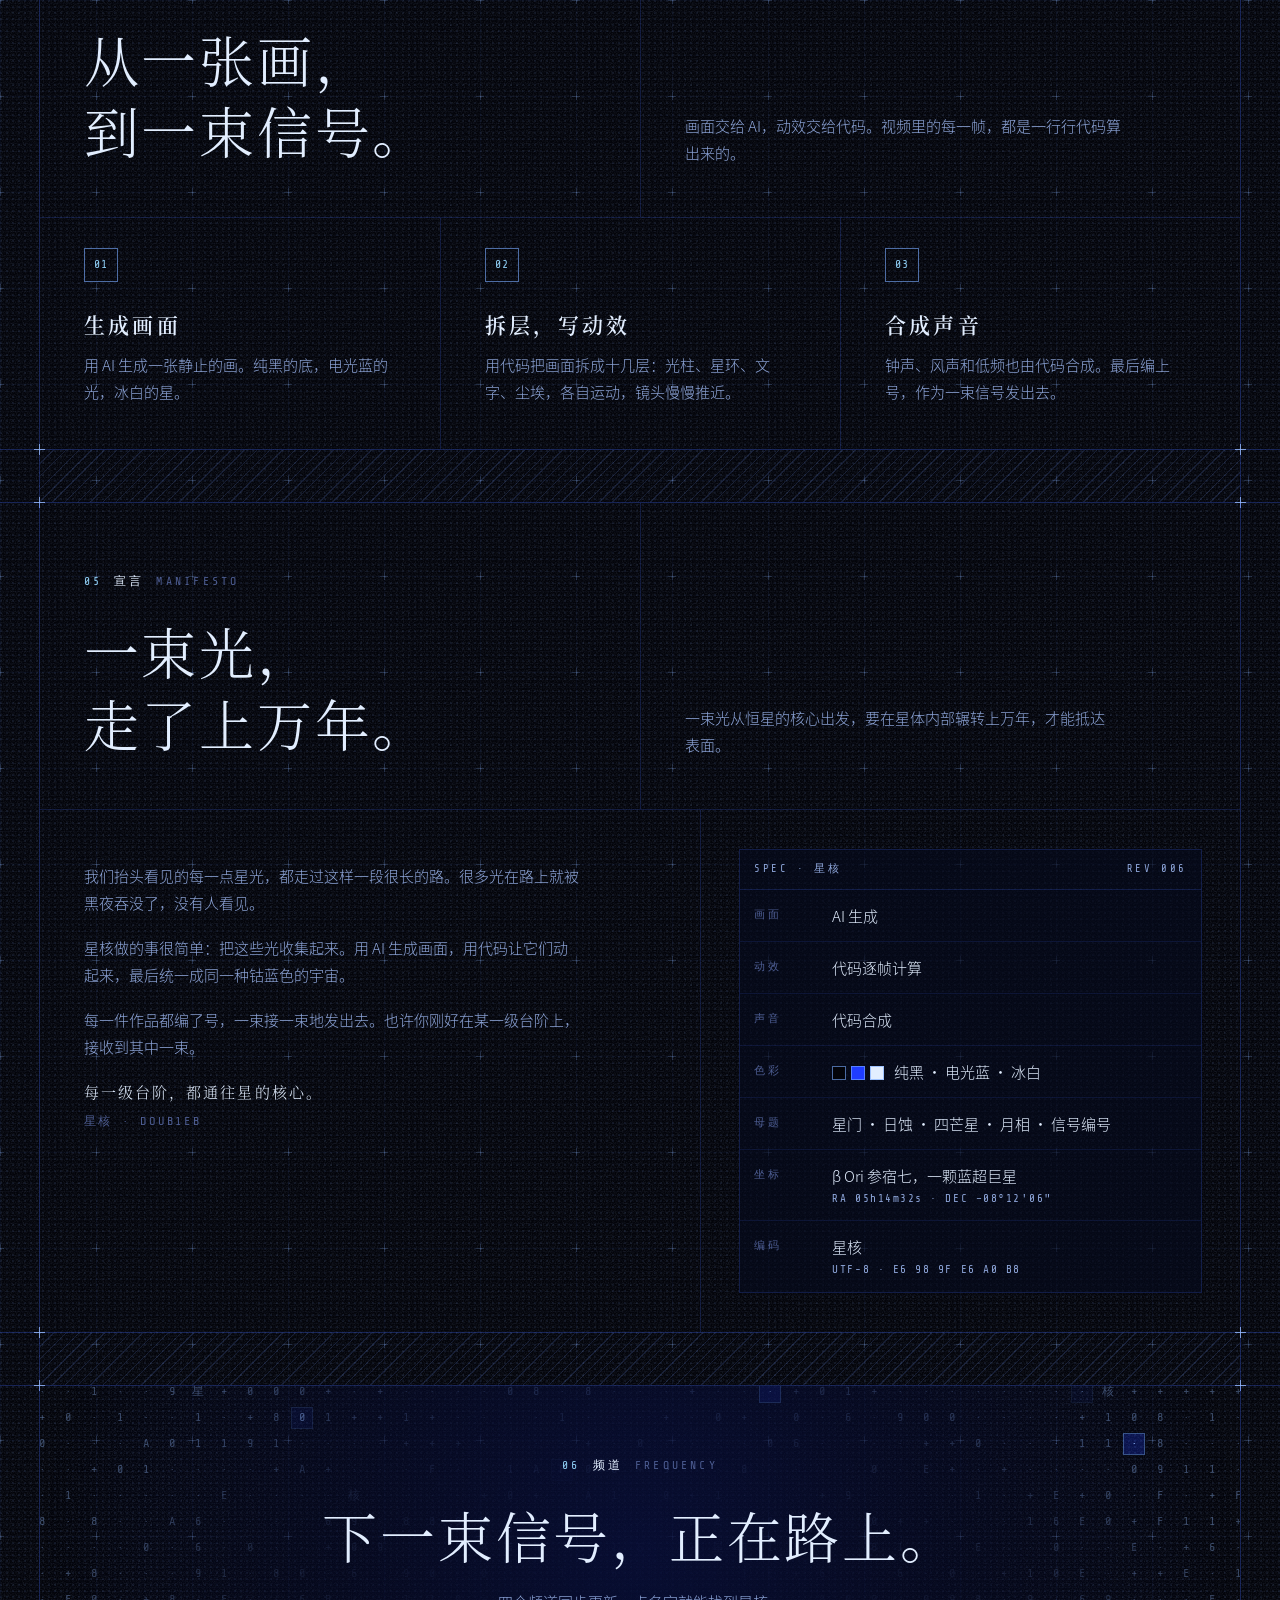
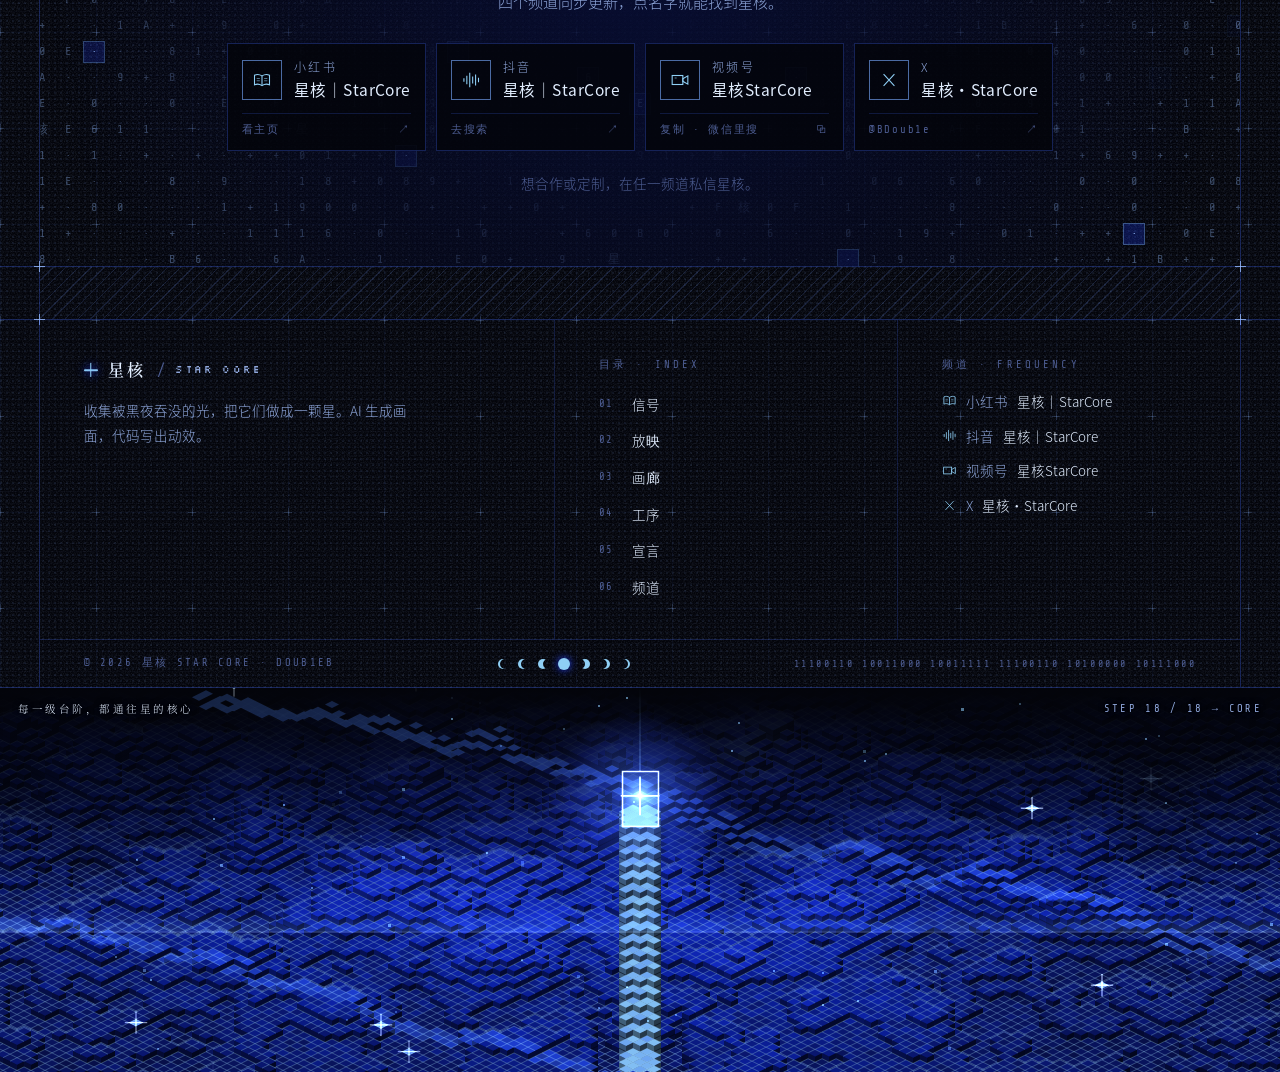
==== commit cea6d40c: "上线 TX.004 幽灵接线、TX.005 孤锋 - 放映区新增两部：孤锋动态海报合集（31s，5 章节）、幽灵接线代码彩色版（24s，3 章节），排在放映单最前 - 画廊新增 6 张：孤锋四张海报、" ====
--- a/index.html
+++ b/index.html
@@ -688,7 +688,7 @@
         </div>
       </div>
       <div class="reel-wrap">
-        <div class="reel-h"><span>放映单 · PLAYLIST</span><span class="reel-ct" id="reelCt">01 / 05</span></div>
+        <div class="reel-h"><span>放映单 · PLAYLIST</span><span class="reel-ct" id="reelCt">01 / 07</span></div>
         <div class="reel-row">
           <button class="rarr" id="reelPrev" type="button" aria-label="向左滚动放映单">‹</button>
           <ol class="reel" id="reel"></ol>
@@ -712,7 +712,9 @@
     </div>
     <div class="gal r" id="gal">
       <div class="g-tabs" role="group" aria-label="筛选画廊">
-        <button class="g-tab" type="button" data-set="all" aria-pressed="true">全部 <em>13</em></button>
+        <button class="g-tab" type="button" data-set="all" aria-pressed="true">全部 <em>19</em></button>
+        <button class="g-tab" type="button" data-set="005" aria-pressed="false">TX.005 孤锋 <em>4</em></button>
+        <button class="g-tab" type="button" data-set="004" aria-pressed="false">TX.004 幽灵接线 <em>2</em></button>
         <button class="g-tab" type="button" data-set="003" aria-pressed="false">TX.003 零号城 <em>6</em></button>
         <button class="g-tab" type="button" data-set="002" aria-pressed="false">TX.002 深空日志 <em>6</em></button>
         <button class="g-tab" type="button" data-set="001" aria-pressed="false">TX.001 星核 <em>1</em></button>
@@ -1442,6 +1444,12 @@
   (() => {
     const $ = id => document.getElementById(id);
     const VIDS = [
+      { id: 't005', no: '005', cn: '孤锋', lat: 'LONE EDGE', ver: '动态海报合集', dur: 31, meta: '31S · 2:3 · 四张海报 · 配乐',
+        d: '一个没有名字的刀客，走完了四场雨夜。刀光劈开画面，像素整列坠落，最后他走上长阶，走进了星的核心。',
+        ch: [[0, '夜雨'], [7, '刃弧'], [14, '无相'], [21, '归墟'], [28, '片尾']] },
+      { id: 't004', no: '004', cn: '幽灵接线', lat: 'GHOST WIRE', ver: '代码彩色版', dur: 24, meta: '24S · 2:3 · 代码字符 · 配乐',
+        d: '线缆插进太阳穴，数据顺着线流进她的意识。画面由代码字符实时拼成，只有扫描光带扫过的地方，才露出她原本的样子。',
+        ch: [[0, '接入'], [8, '入侵'], [16, '覆写']] },
       { id: 't003', no: '003', cn: '零号城', lat: 'CITY ZERO', ver: '代码字符版', dur: 35, meta: '35S · 3:4 · 代码字符 · 配乐',
         d: '一座雨夜里永不入睡的巨构城市。每一帧由约 22,000 个代码字符实时拼成：窗户明灭，水洼泛起涟漪，列车拖出速度线。',
         ch: [[0, '零号城'], [6.5, '街区'], [12.5, '高架'], [18.5, '义体'], [24.5, '核心'], [29, '星核']] },
@@ -1615,7 +1623,12 @@
       ['事件视界', 'EVENT HORIZON', '吸积盘绕过黑洞的顶端，物质沿着视界往下坠落。'],
       ['坍缩', 'COLLAPSE', '整片星空被吸向中心，坍缩成一个刺眼的光点。'],
       ['星核', 'STAR CORE', '星核在月相之上燃烧，光环斜斜地切过它。']];
+    const T5 = [['夜雨', 'NIGHT RAIN', '雨落千檐，一人独立。'], ['刃弧', 'CRESCENT', '刀过处，雨停了一瞬。'],
+      ['无相', 'FACELESS', '面具碎了，他依旧没有脸。'], ['归墟', 'RETURN TO THE CORE', '每一级台阶，都通往星的核心。']];
     const ALL = [
+      ...T5.map(([cn, en, d], i) => ({ set: '005', no: `005·${pad2(i + 1)}`, src: `g005-${i + 1}`, cn, en, d })),
+      { set: '004', no: '004·01', src: 'g004-2', cn: '幽灵接线', en: 'GHOST WIRE', d: '线缆接进意识，四周的屏幕里全是她自己的脸。' },
+      { set: '004', no: '004·02', src: 'g004-1', cn: '幽灵接线 · 钴蓝', en: 'GHOST WIRE · COBALT', d: '同一张图的星核钴蓝版：网点、线稿和像素溶解。' },
       ...T3.map(([cn, en, d], i) => ({ set: '003', no: `003·${pad2(i + 1)}`, src: `g003-${i + 1}`, cn, en, d })),
       ...T2.map(([cn, en, d], i) => ({ set: '002', no: `002·${pad2(i + 1)}`, src: `g002-${i + 1}`, cn, en, d })),
       { set: '001', no: '001·海报', src: 'g001-poster', cn: '星核', en: 'STAR CORE', d: '网点版画的球体从下缘溶解成像素流，轨道、月相和 HUD 环绕着它。' },
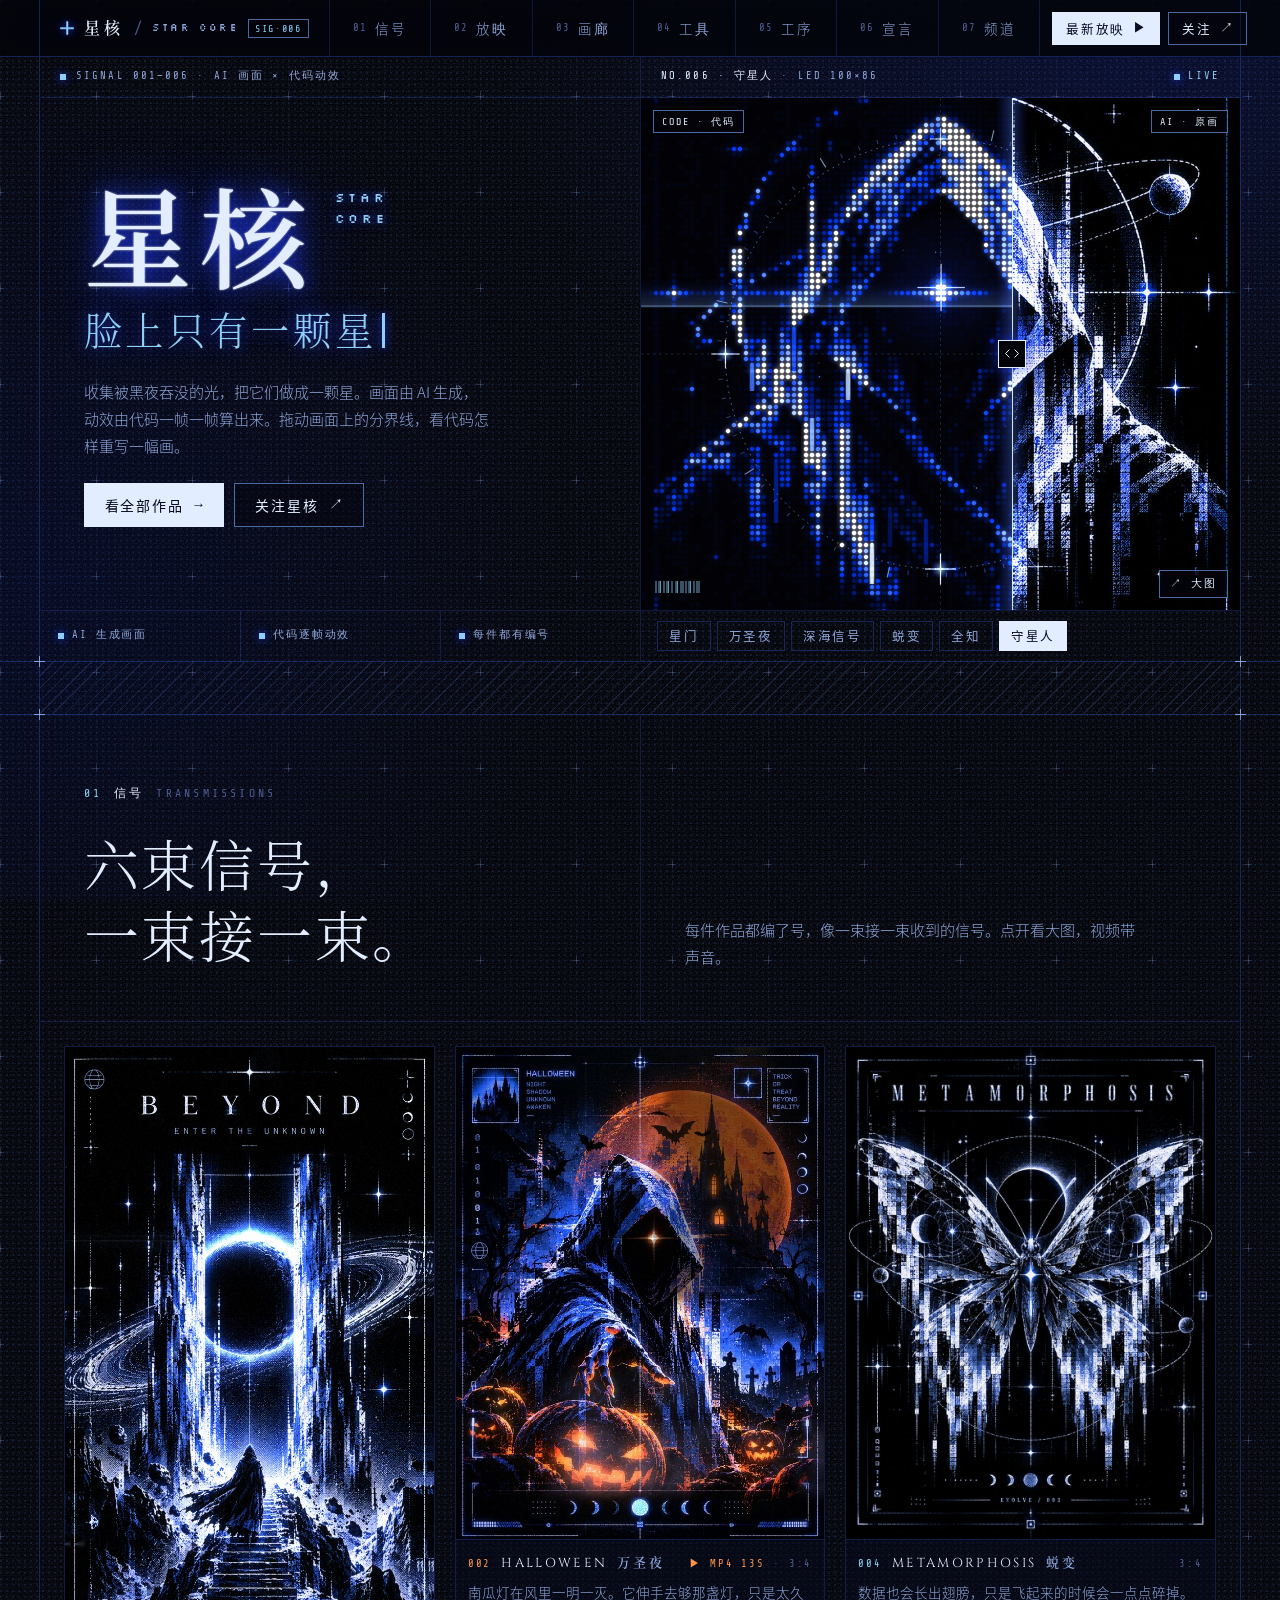
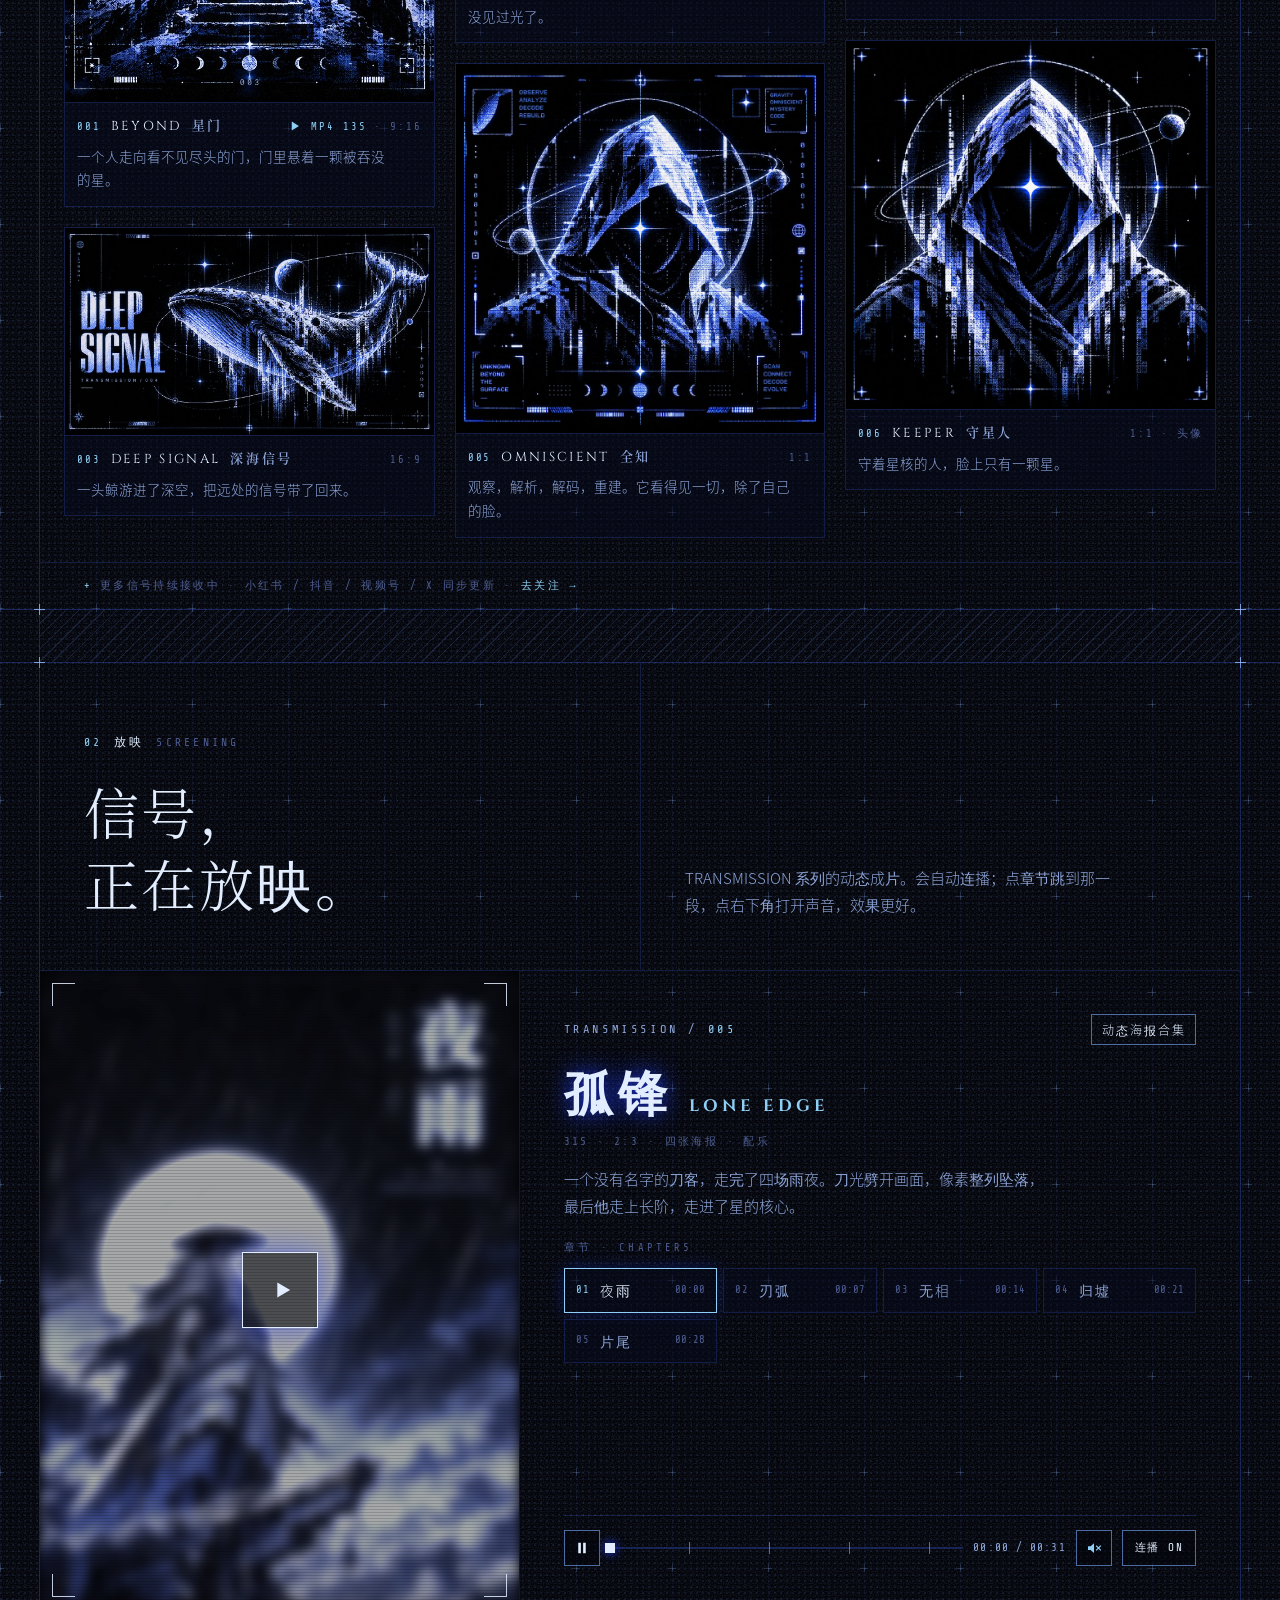
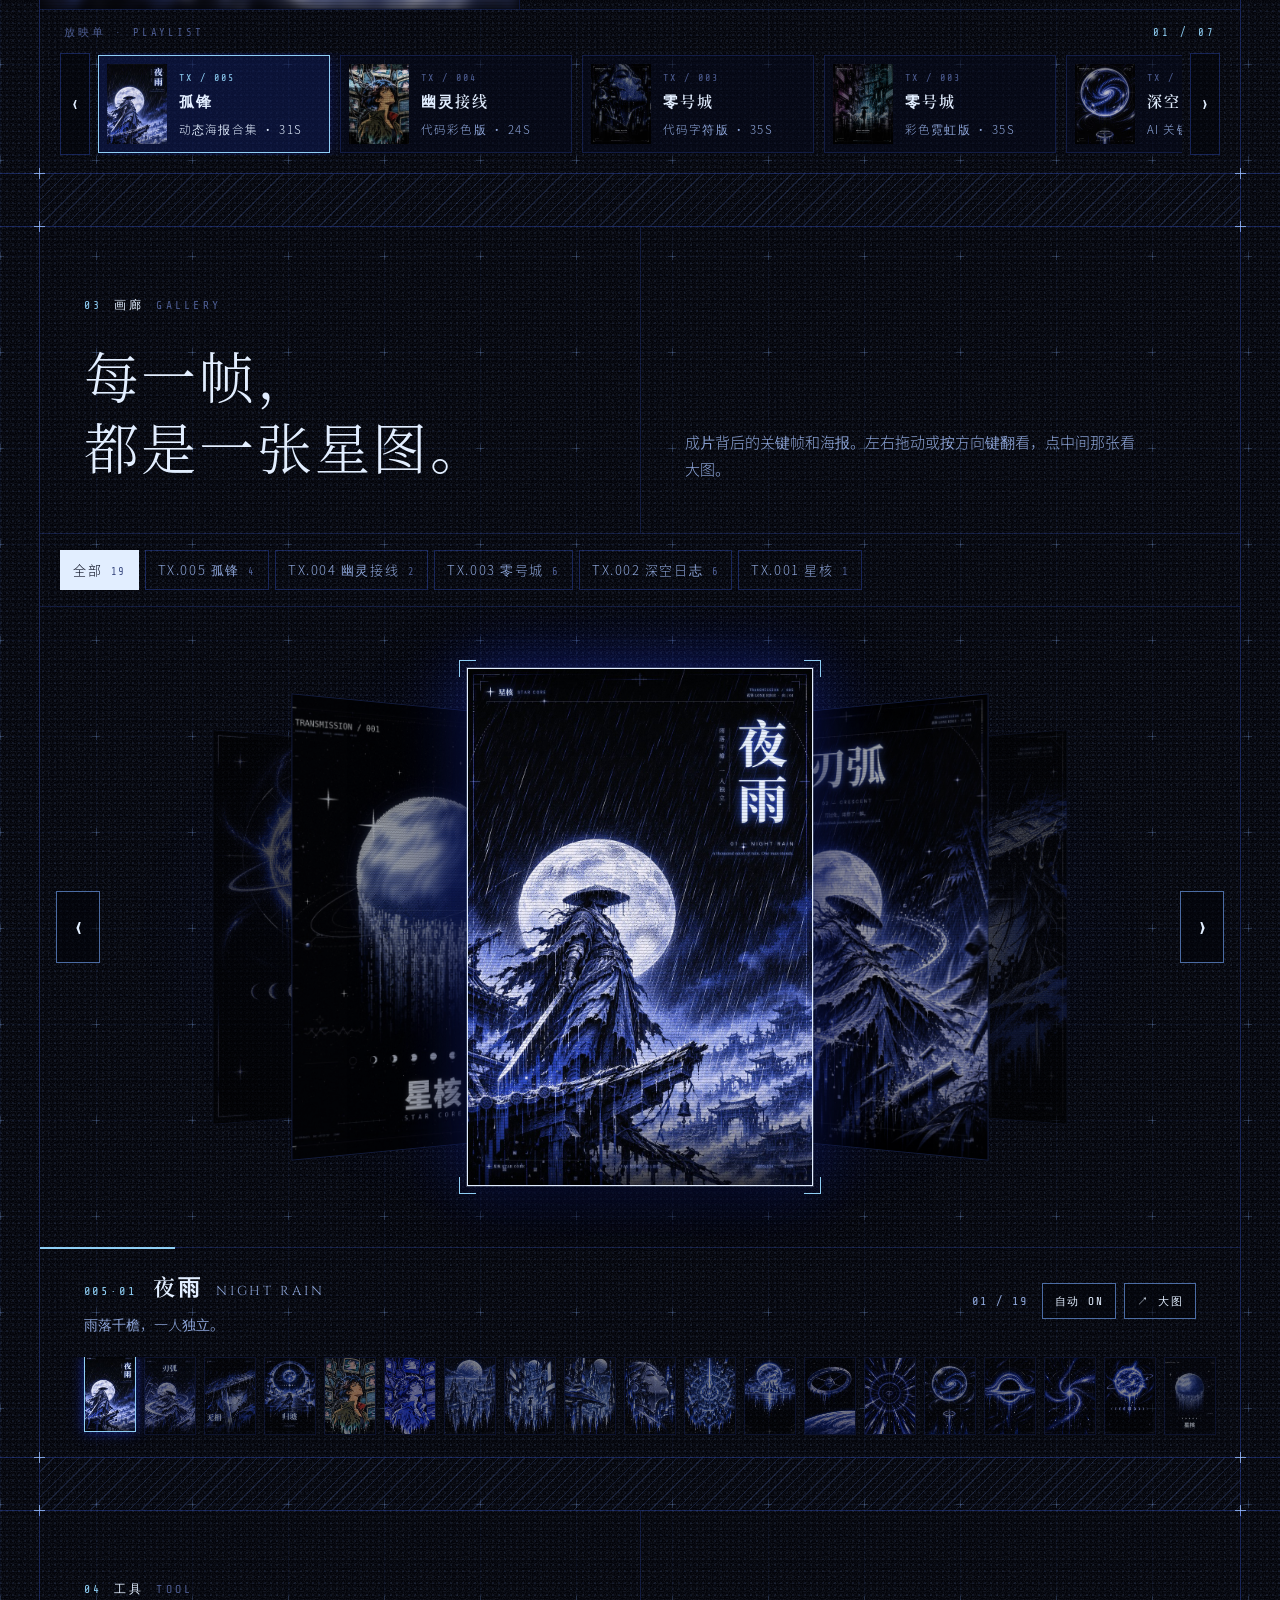
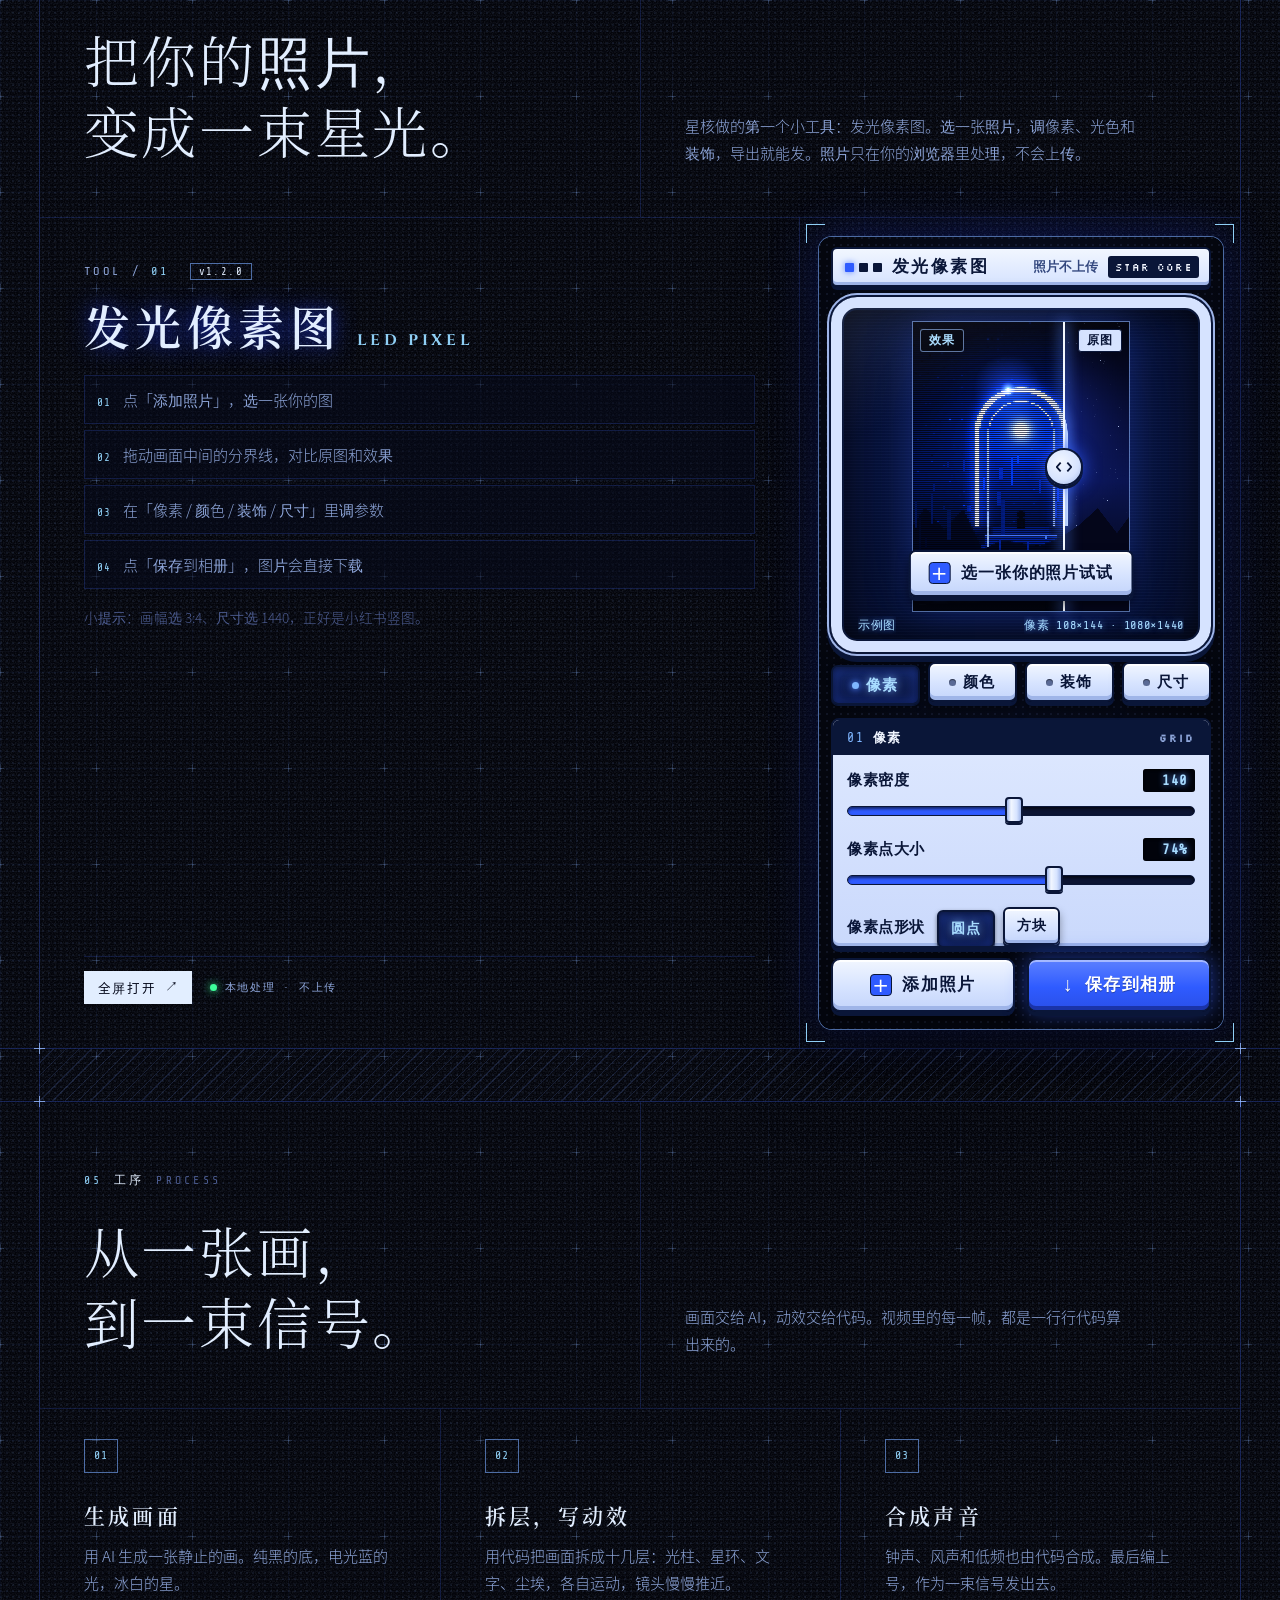
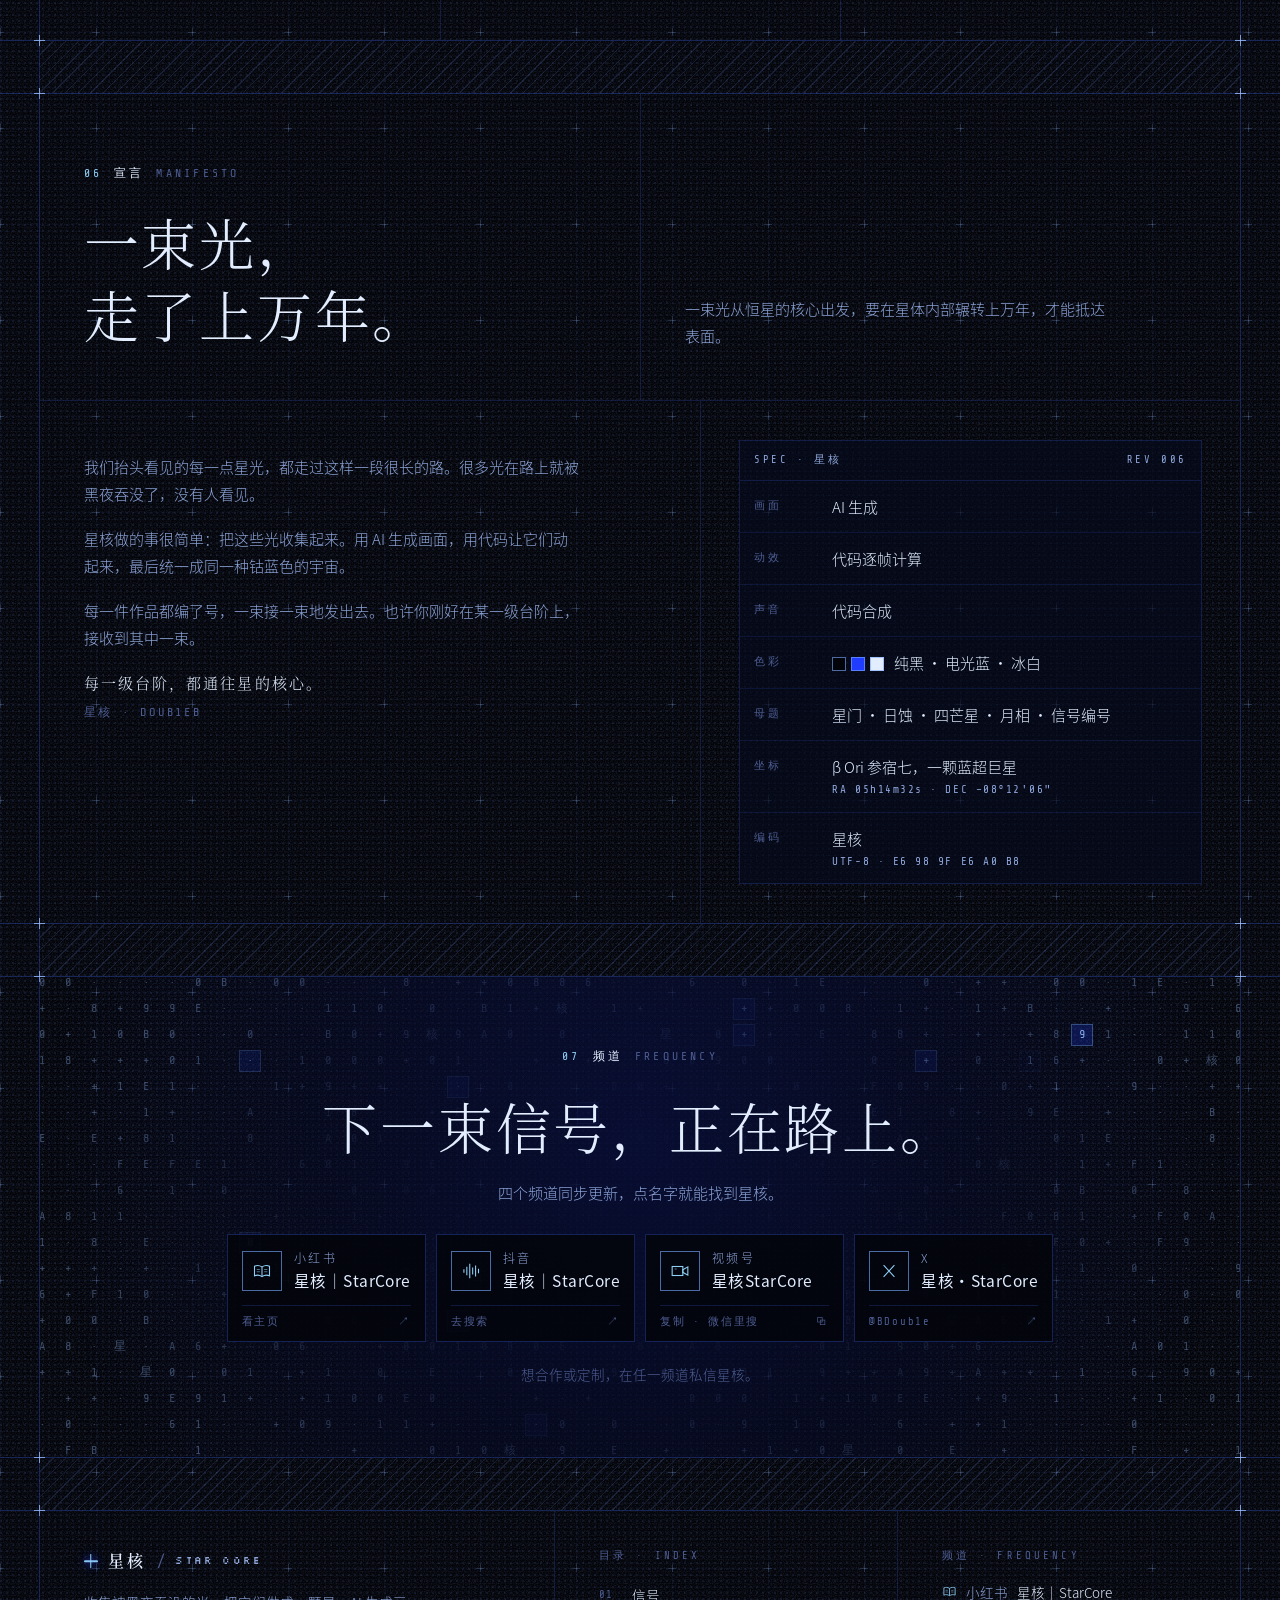
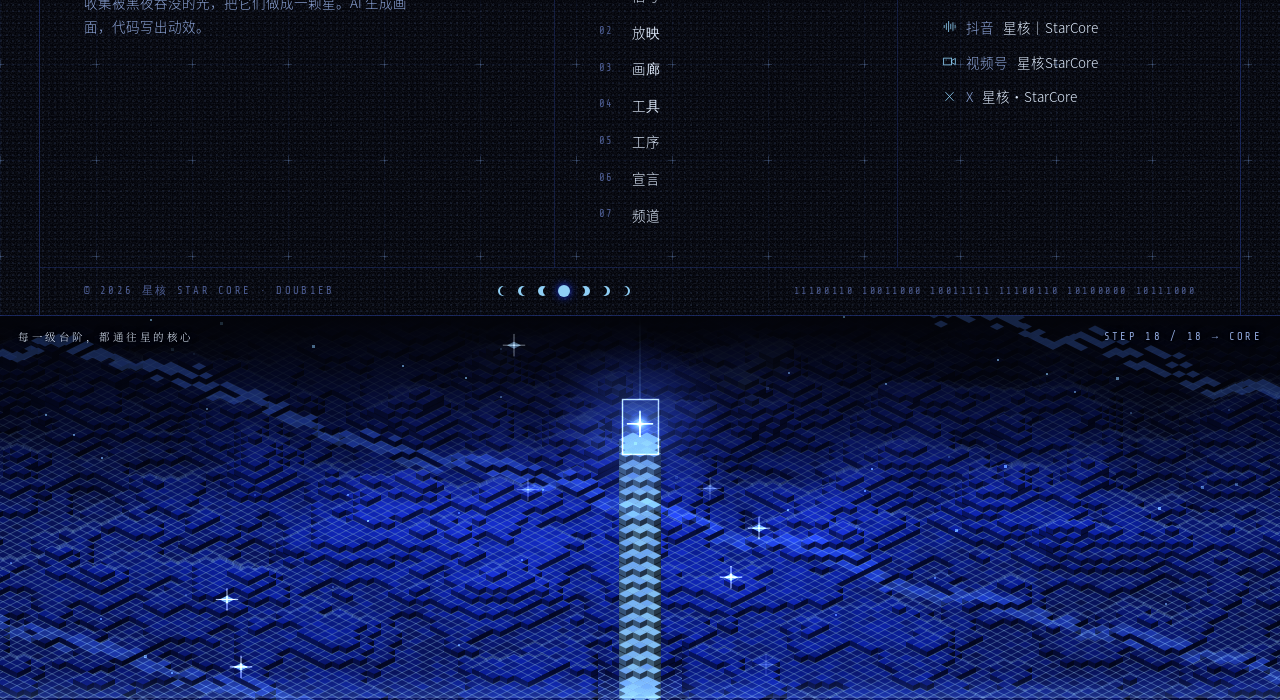
==== commit 3cc4a618: "新增 04 工具区：发光像素图小工具 v1.2.0 - 小工具放在 /tools/led/，可全屏单独打开 - 首页新增工具区，内嵌小工具直接使用，附使用步骤 - 导航加「工具」，后续章节编号顺延（工" ====
--- a/index.html
+++ b/index.html
@@ -440,6 +440,35 @@
 .lb-btns { display: flex; gap: 8px; }
 .lb-nav[hidden] { display: none; }
 
+
+/* ── tool: info panel | the tool running live inside a framed device ── */
+.toolbox { display: grid; grid-template-columns: minmax(0, 1fr) minmax(0, 440px); gap: 0; }
+.tb-info { display: flex; flex-direction: column; gap: 16px; padding: clamp(26px, 3.4vw, 44px) var(--pad); border-right: 1px solid var(--rule); min-width: 0; }
+.tb-no { margin: 0; font-family: var(--f-mono); font-size: 12px; letter-spacing: .3em; color: var(--mist); }
+.tb-no b { font-weight: 400; color: var(--glow); }
+.tb-v { margin-left: 10px; padding: 2px 8px 1px; border: 1px solid var(--line-strong); font-size: 10.5px; letter-spacing: .14em; color: var(--ink); }
+.tb-t { margin: 0; display: flex; flex-wrap: wrap; align-items: baseline; gap: 6px 16px; }
+.tb-t .cn { font-family: var(--f-cn-display); font-weight: 600; font-size: clamp(32px, 3.6vw, 48px); line-height: 1.15; letter-spacing: .12em; text-shadow: 0 0 22px rgba(31, 60, 255, .8); }
+.tb-t .lat { font-family: var(--f-lat-display); font-size: clamp(13px, 1.2vw, 16px); letter-spacing: .24em; color: var(--glow); }
+.tb-steps { list-style: none; margin: 4px 0 0; padding: 0; display: grid; gap: 6px; }
+.tb-steps li { display: flex; gap: 12px; align-items: baseline; padding: 10px 12px; border: 1px solid var(--rule); background: rgba(6, 10, 29, .5); color: var(--mist); }
+.tb-steps b { font-family: var(--f-mono); font-weight: 400; font-size: 11px; letter-spacing: .1em; color: var(--glow); }
+.tb-tip { margin: 0; color: var(--dim); font-size: 13.5px; }
+.tb-acts { margin-top: auto; display: flex; align-items: center; flex-wrap: wrap; gap: 12px 18px; padding-top: 14px; border-top: 1px solid var(--rule); }
+.tb-safe { display: inline-flex; align-items: center; gap: 8px; font-family: var(--f-mono); font-size: 11px; letter-spacing: .16em; color: var(--mist); }
+.tb-safe i { width: 7px; height: 7px; border-radius: 50%; background: #3dff9a; box-shadow: 0 0 8px #3dff9a; }
+.tb-dev { position: relative; padding: 18px; background: radial-gradient(70% 60% at 50% 40%, rgba(31, 60, 255, .18), transparent 75%); }
+.tb-frame { display: block; width: 100%; height: min(860px, 88vh); min-height: 620px; border: 1px solid var(--line-strong); border-radius: 14px; background: #04060e; box-shadow: 0 30px 80px rgba(0, 0, 0, .6), 0 0 50px rgba(31, 60, 255, .3); }
+.tb-c { position: absolute; width: 18px; height: 18px; border: 1px solid var(--glow); pointer-events: none; }
+.tb-c.tl { top: 6px; left: 6px; border-width: 1px 0 0 1px; } .tb-c.tr { top: 6px; right: 6px; border-width: 1px 1px 0 0; }
+.tb-c.bl { bottom: 6px; left: 6px; border-width: 0 0 1px 1px; } .tb-c.br { bottom: 6px; right: 6px; border-width: 0 1px 1px 0; }
+@media (max-width: 860px) {
+  .toolbox { grid-template-columns: minmax(0, 1fr); }
+  .tb-info { border-right: 0; border-bottom: 1px solid var(--rule); }
+  .tb-dev { padding: 12px; }
+  .tb-frame { height: 86vh; min-height: 560px; border-radius: 12px; }
+}
+
 @media (max-width: 1000px) {
   .chans { grid-template-columns: repeat(2, minmax(0, 1fr)); width: min(100%, 620px); }
 }
@@ -518,9 +547,10 @@
       <a href="#works"><em>01</em>信号</a>
       <a href="#screening"><em>02</em>放映</a>
       <a href="#gallery"><em>03</em>画廊</a>
-      <a href="#process"><em>04</em>工序</a>
-      <a href="#manifesto"><em>05</em>宣言</a>
-      <a href="#channels"><em>06</em>频道</a>
+      <a href="#tool"><em>04</em>工具</a>
+      <a href="#process"><em>05</em>工序</a>
+      <a href="#manifesto"><em>06</em>宣言</a>
+      <a href="#channels"><em>07</em>频道</a>
     </nav>
     <div class="bar-cta">
       <a class="btn sm fill" href="#screening">最新放映 <span class="ar" aria-hidden="true">▶</span></a>
@@ -745,11 +775,46 @@
 
 <div class="row hatch" aria-hidden="true"><div class="wrap"></div></div>
 
+<section class="row" id="tool" aria-labelledby="h-tool">
+  <div class="wrap">
+    <div class="head r">
+      <div>
+        <p class="eyebrow"><span class="n">04</span><span class="k">工具</span><span class="e">TOOL</span></p>
+        <h2 class="h2" id="h-tool">把你的照片，<br>变成一束星光。</h2>
+      </div>
+      <div><p>星核做的第一个小工具：发光像素图。选一张照片，调像素、光色和装饰，导出就能发。照片只在你的浏览器里处理，不会上传。</p></div>
+    </div>
+    <div class="toolbox r">
+      <div class="tb-info">
+        <p class="tb-no">TOOL / <b>01</b> <span class="tb-v">v1.2.0</span></p>
+        <h3 class="tb-t"><span class="cn">发光像素图</span><span class="lat">LED PIXEL</span></h3>
+        <ol class="tb-steps">
+          <li><b>01</b><span>点「添加照片」，选一张你的图</span></li>
+          <li><b>02</b><span>拖动画面中间的分界线，对比原图和效果</span></li>
+          <li><b>03</b><span>在「像素 / 颜色 / 装饰 / 尺寸」里调参数</span></li>
+          <li><b>04</b><span>点「保存到相册」，图片会直接下载</span></li>
+        </ol>
+        <p class="tb-tip">小提示：画幅选 3:4、尺寸选 1440，正好是小红书竖图。</p>
+        <div class="tb-acts">
+          <a class="btn sm fill" href="tools/led/" target="_blank" rel="noopener">全屏打开 <span class="ar" aria-hidden="true">↗</span></a>
+          <span class="tb-safe"><i aria-hidden="true"></i>本地处理 · 不上传</span>
+        </div>
+      </div>
+      <div class="tb-dev">
+        <span class="tb-c tl" aria-hidden="true"></span><span class="tb-c tr" aria-hidden="true"></span><span class="tb-c bl" aria-hidden="true"></span><span class="tb-c br" aria-hidden="true"></span>
+        <iframe class="tb-frame" src="tools/led/" title="发光像素图小工具" loading="lazy" allow="clipboard-write"></iframe>
+      </div>
+    </div>
+  </div>
+</section>
+
+<div class="row hatch" aria-hidden="true"><div class="wrap"></div></div>
+
 <section class="row" id="process" aria-labelledby="h-process">
   <div class="wrap">
     <div class="head r">
       <div>
-        <p class="eyebrow"><span class="n">04</span><span class="k">工序</span><span class="e">PROCESS</span></p>
+        <p class="eyebrow"><span class="n">05</span><span class="k">工序</span><span class="e">PROCESS</span></p>
         <h2 class="h2" id="h-process">从一张画，<br>到一束信号。</h2>
       </div>
       <div><p>画面交给 AI，动效交给代码。视频里的每一帧，都是一行行代码算出来的。</p></div>
@@ -768,7 +833,7 @@
   <div class="wrap">
     <div class="head r">
       <div>
-        <p class="eyebrow"><span class="n">05</span><span class="k">宣言</span><span class="e">MANIFESTO</span></p>
+        <p class="eyebrow"><span class="n">06</span><span class="k">宣言</span><span class="e">MANIFESTO</span></p>
         <h2 class="h2" id="h-mani">一束光，<br>走了上万年。</h2>
       </div>
       <div><p>一束光从恒星的核心出发，要在星体内部辗转上万年，才能抵达表面。</p></div>
@@ -804,7 +869,7 @@
   <div class="wrap call">
     <canvas id="field" aria-hidden="true"></canvas>
     <div class="call-in">
-      <p class="eyebrow"><span class="n">06</span><span class="k">频道</span><span class="e">FREQUENCY</span></p>
+      <p class="eyebrow"><span class="n">07</span><span class="k">频道</span><span class="e">FREQUENCY</span></p>
       <h2 class="h2" id="h-chan">下一束信号，正在路上。</h2>
       <p>四个频道同步更新，点名字就能找到星核。</p>
       <ul class="chans">
@@ -834,9 +899,10 @@
           <li><a href="#works"><em>01</em>信号</a></li>
           <li><a href="#screening"><em>02</em>放映</a></li>
           <li><a href="#gallery"><em>03</em>画廊</a></li>
-          <li><a href="#process"><em>04</em>工序</a></li>
-          <li><a href="#manifesto"><em>05</em>宣言</a></li>
-          <li><a href="#channels"><em>06</em>频道</a></li>
+          <li><a href="#tool"><em>04</em>工具</a></li>
+          <li><a href="#process"><em>05</em>工序</a></li>
+          <li><a href="#manifesto"><em>06</em>宣言</a></li>
+          <li><a href="#channels"><em>07</em>频道</a></li>
         </ul>
       </div>
       <div>
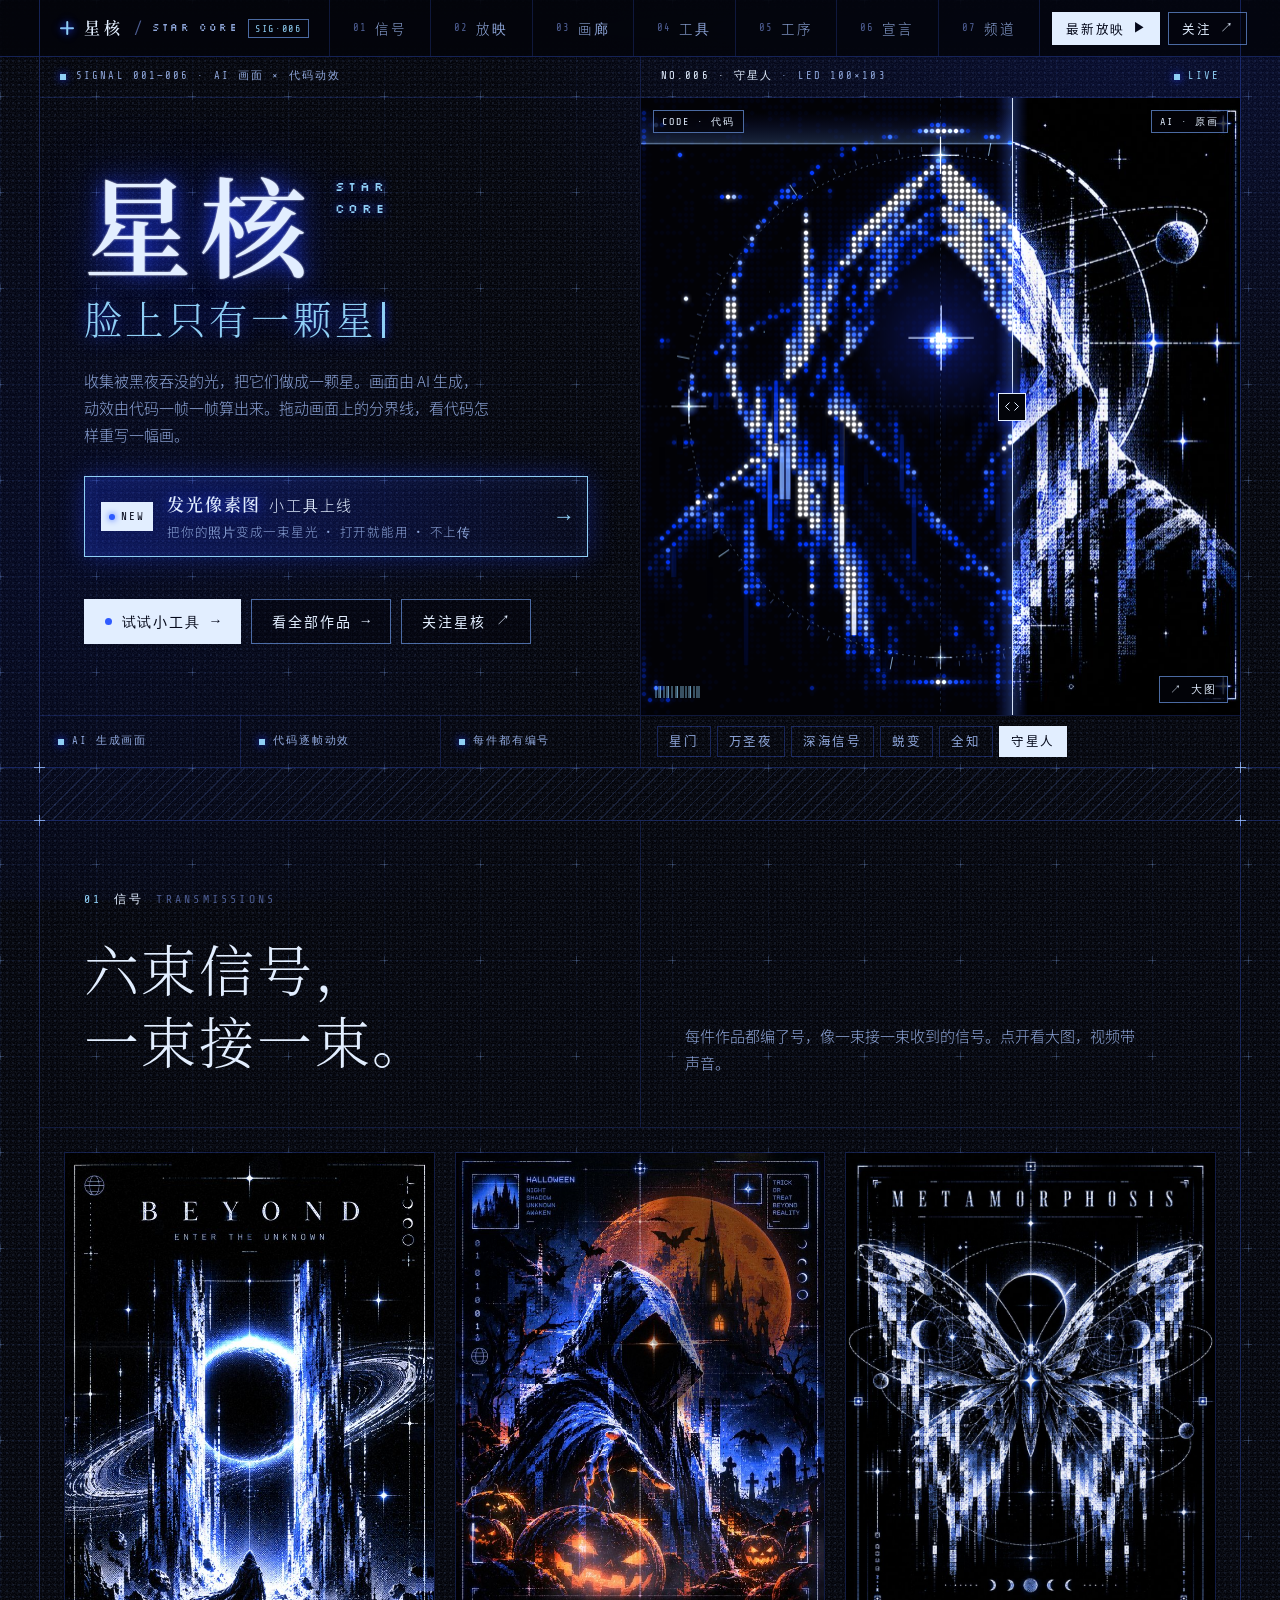
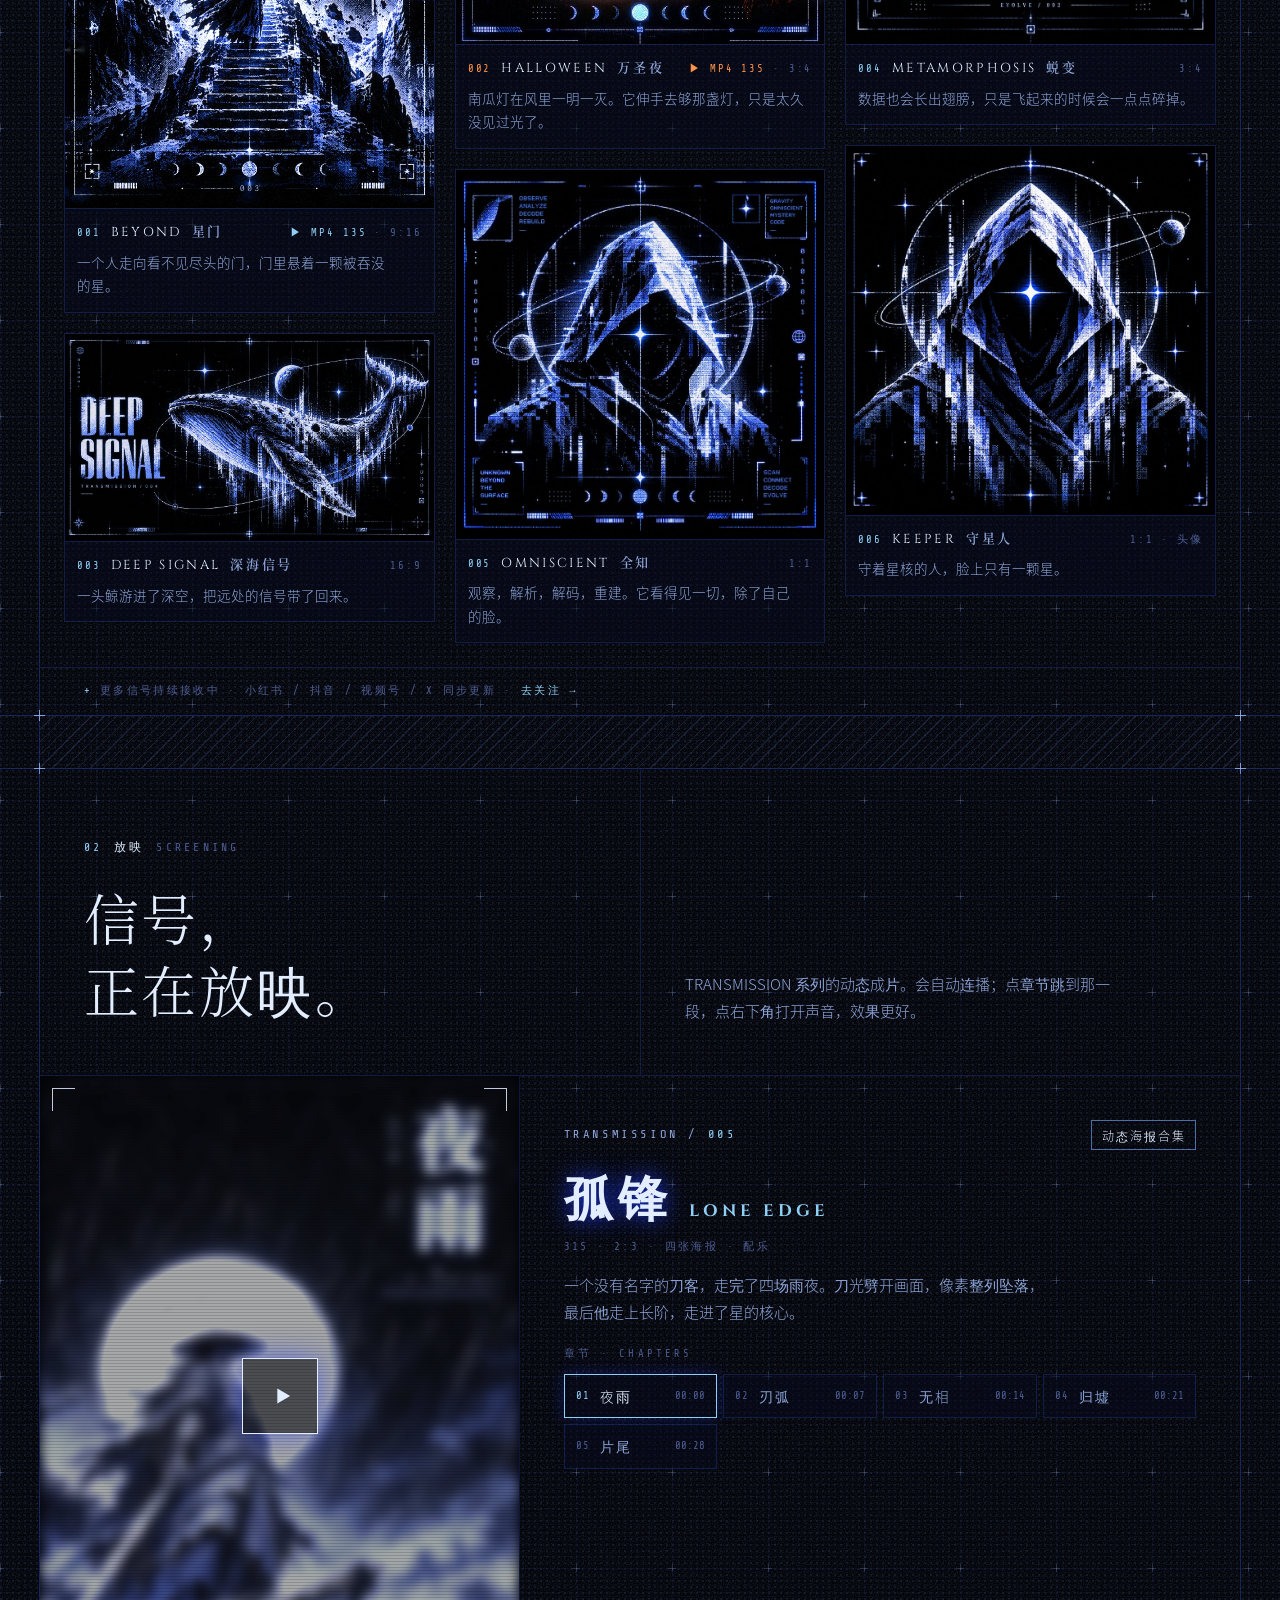
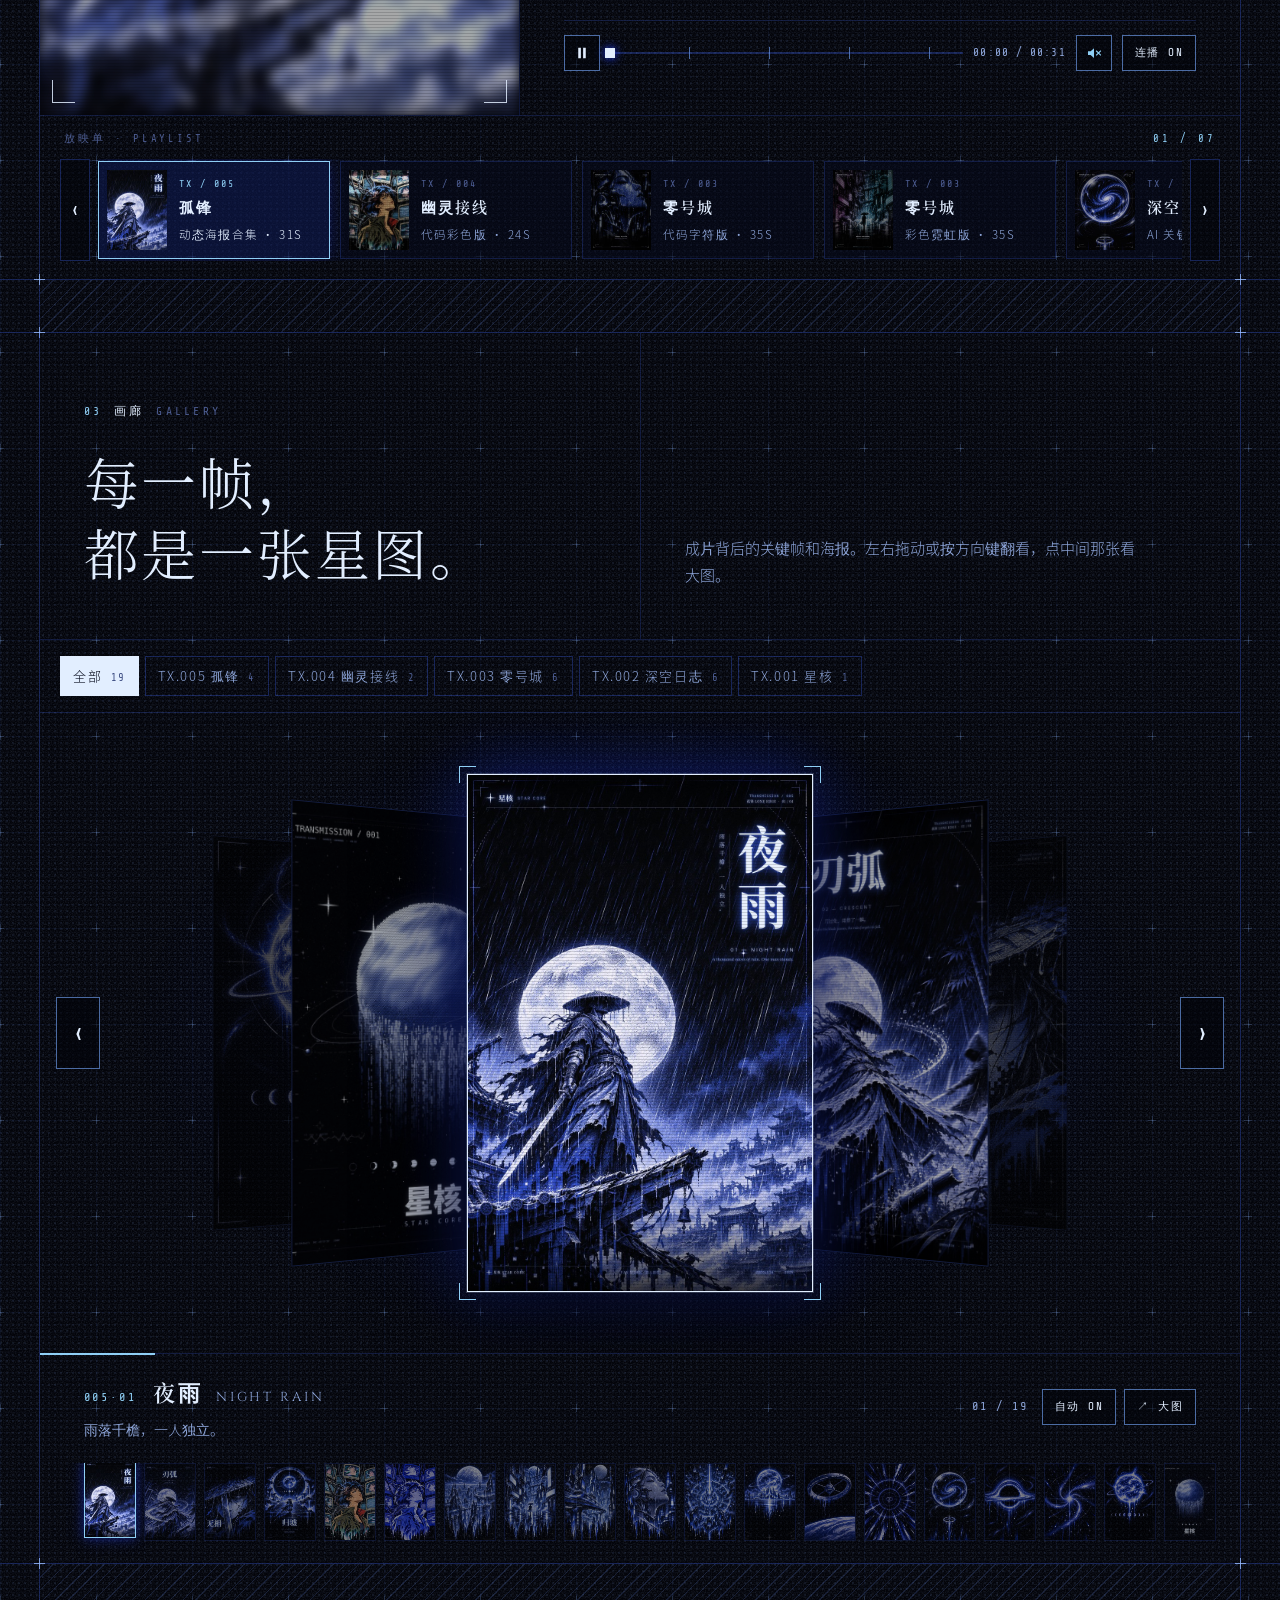
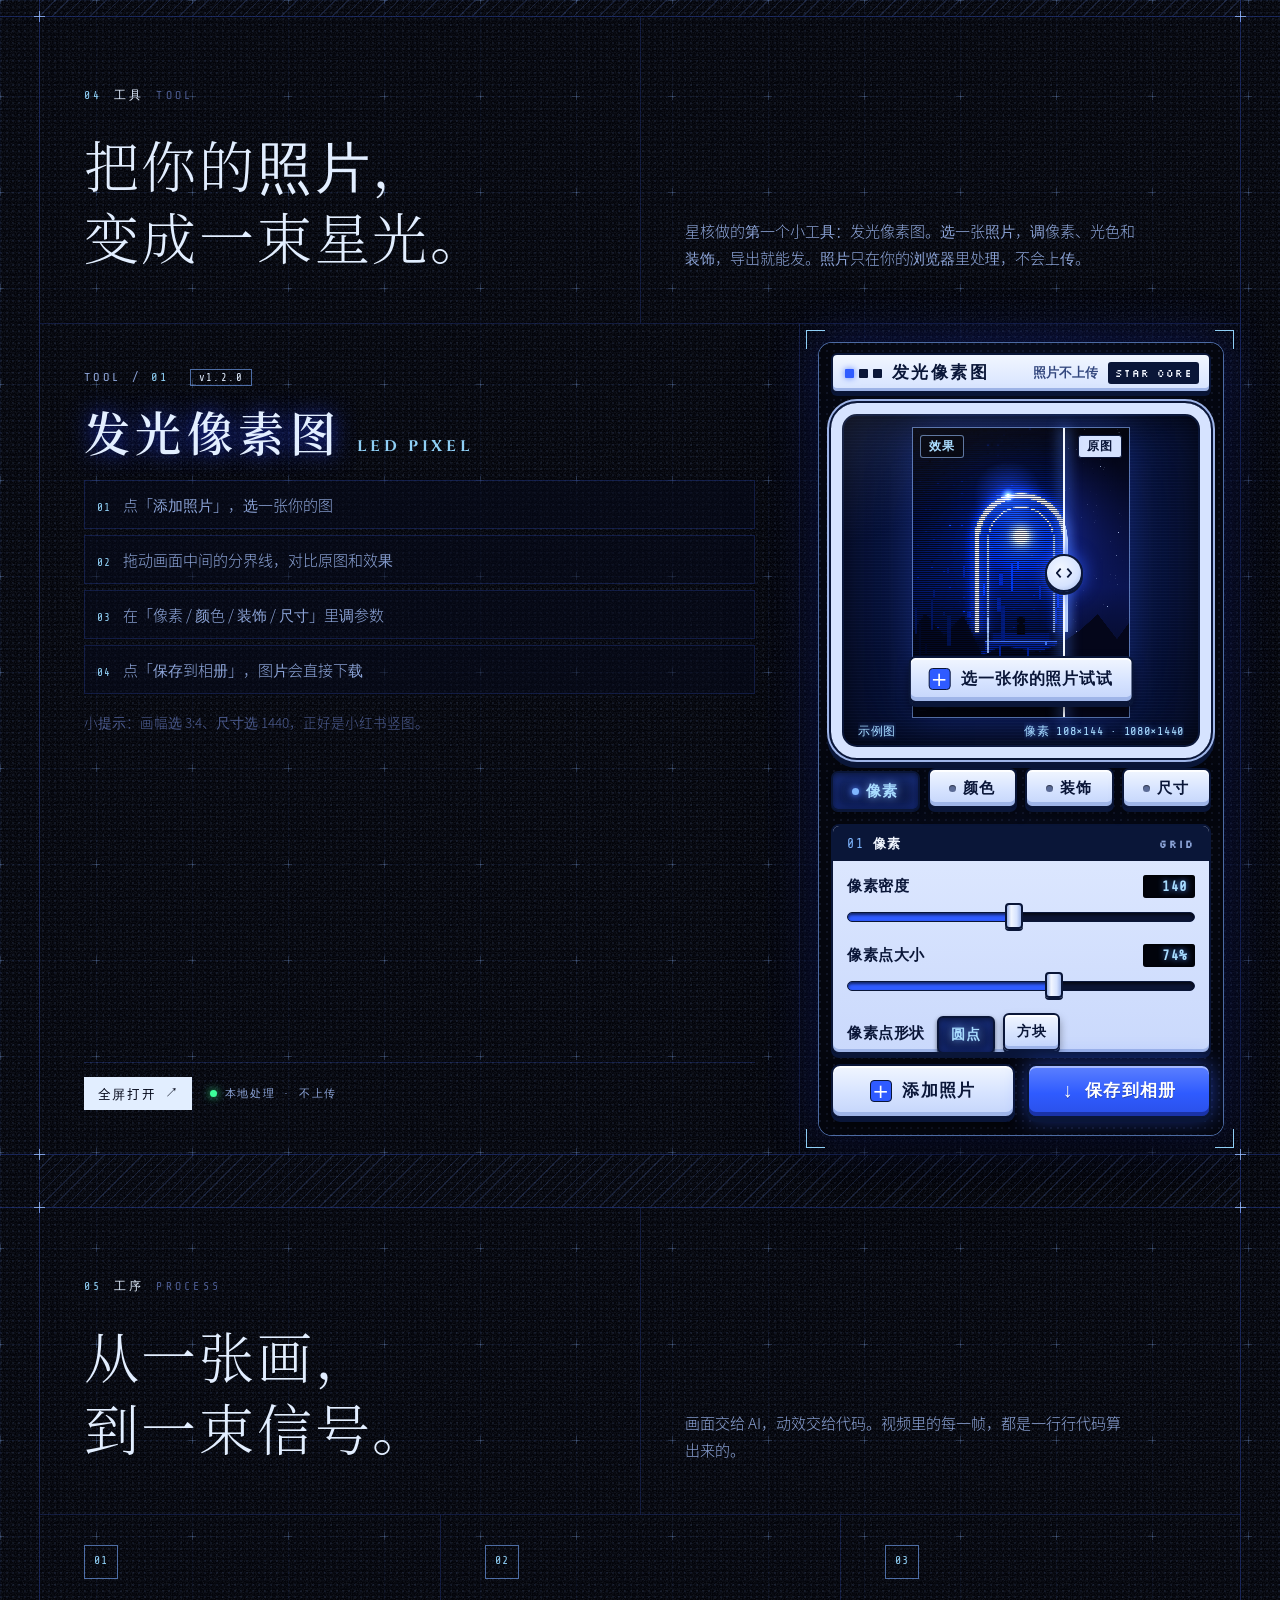
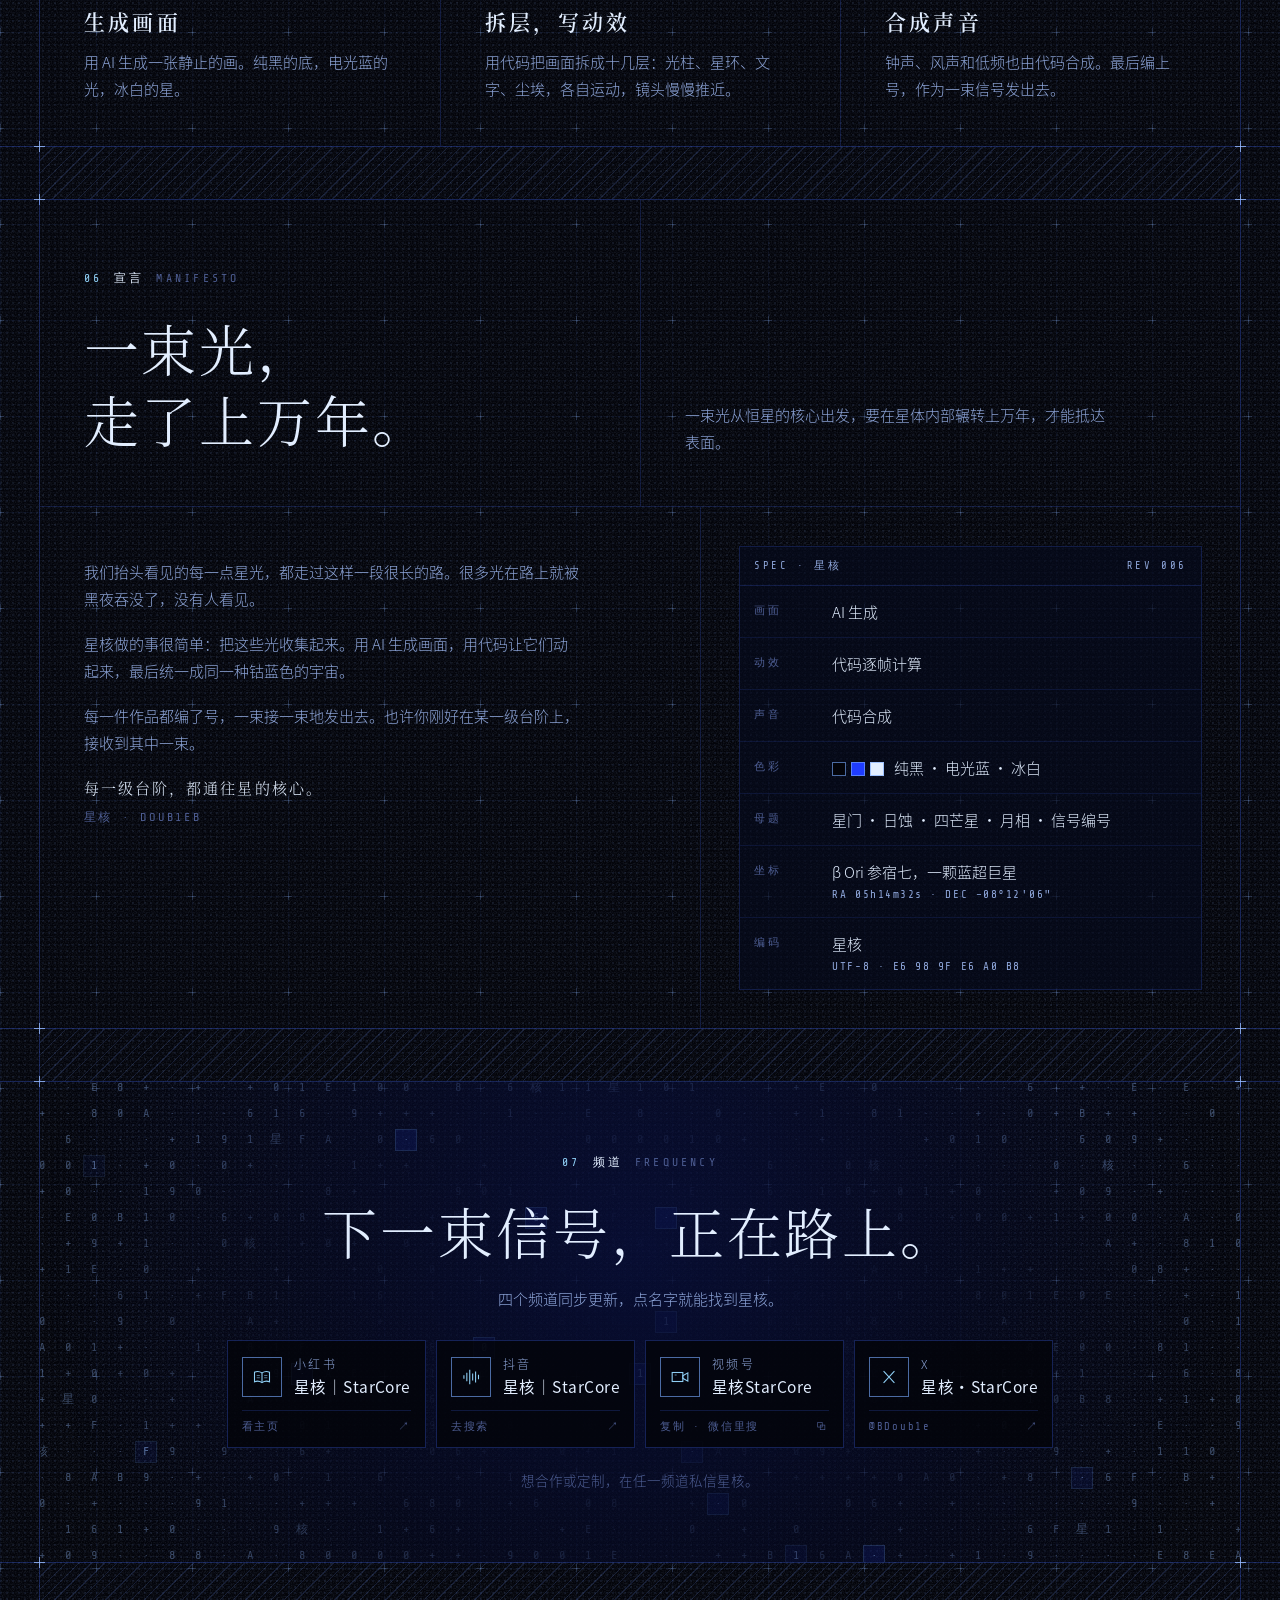
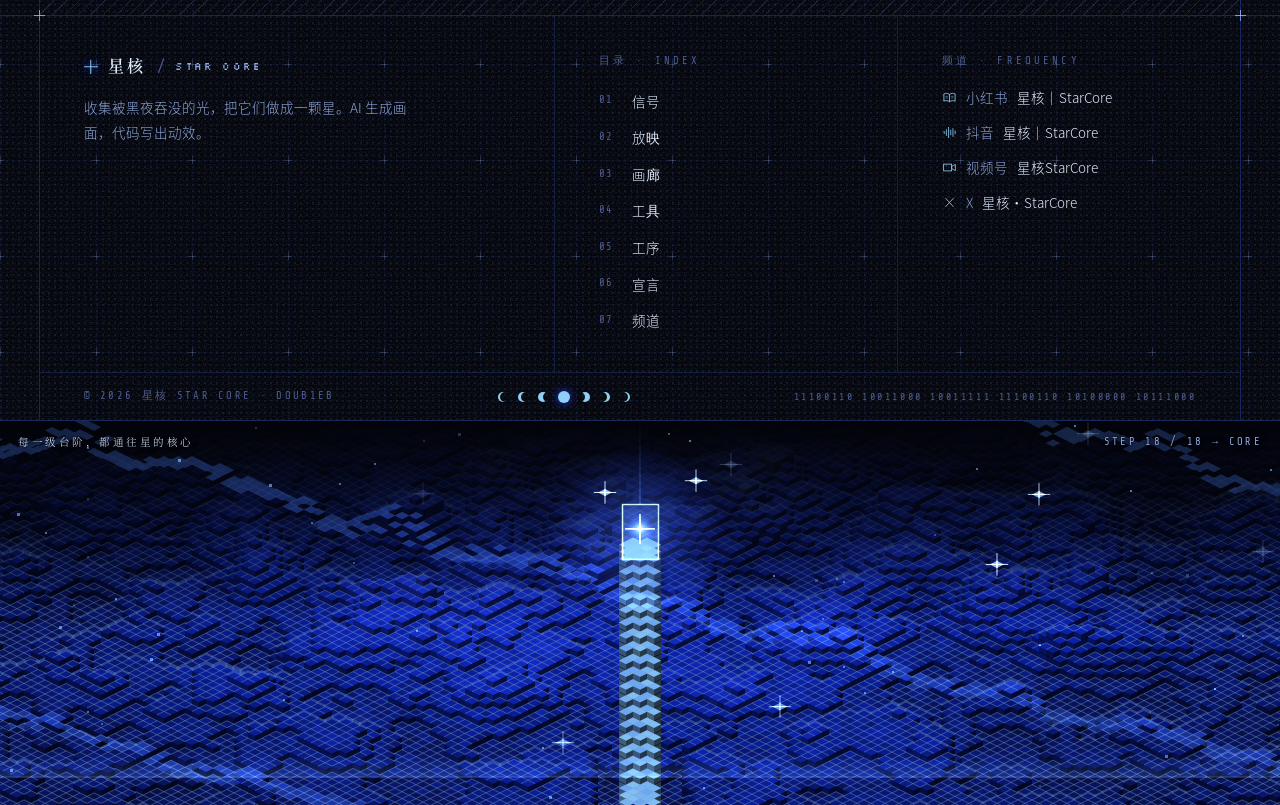
==== commit d0b38200: "首屏加入小工具入口，轮播预留小工具封面 - 首屏新增「NEW · 发光像素图 小工具上线」公告卡和主按钮「试试小工具」 - 轮播新增发光像素图一页（默认首张），按钮直达工具区 - 封面 media/t" ====
--- a/index.html
+++ b/index.html
@@ -469,6 +469,23 @@
   .tb-frame { height: 86vh; min-height: 560px; border-radius: 12px; }
 }
 
+
+/* hero: new-tool callout + primary tool button */
+.newtool { display: grid; grid-template-columns: auto 1fr auto; grid-template-rows: auto auto; gap: 2px 14px; align-items: center; max-width: 470px; margin: 4px 0 18px; padding: 12px 16px; text-decoration: none; color: var(--ink);
+  border: 1px solid var(--glow); background: linear-gradient(90deg, rgba(31, 60, 255, .26), rgba(31, 60, 255, .06)); box-shadow: 0 0 24px rgba(31, 60, 255, .35), inset 0 0 18px rgba(80, 130, 255, .12); transition: box-shadow .25s, transform .25s, background .25s; }
+.newtool:hover { transform: translateY(-2px); box-shadow: 0 0 36px rgba(31, 60, 255, .65), inset 0 0 18px rgba(80, 130, 255, .2); background: linear-gradient(90deg, rgba(31, 60, 255, .38), rgba(31, 60, 255, .1)); }
+.nt-tag { grid-row: 1 / 3; display: inline-flex; align-items: center; gap: 6px; padding: 5px 8px 4px; font-family: var(--f-mono); font-size: 11px; letter-spacing: .2em; color: #04081a; background: var(--ink); }
+.nt-tag i { width: 6px; height: 6px; border-radius: 50%; background: #2f5bff; box-shadow: 0 0 6px #2f5bff; animation: blink 1.1s steps(2, jump-none) infinite; }
+.nt-t { font-size: 15px; letter-spacing: .12em; }
+.nt-t b { font-family: var(--f-cn-display); font-weight: 600; font-size: 17px; margin-right: 8px; text-shadow: 0 0 14px rgba(31, 60, 255, .9); }
+.nt-d { grid-column: 2; font-size: 12.5px; letter-spacing: .06em; color: var(--mist); }
+.nt-go { grid-row: 1 / 3; grid-column: 3; font: 400 22px/1 var(--f-mono); color: var(--glow); transition: transform .25s; }
+.newtool:hover .nt-go { transform: translateX(4px); }
+.ch .chip-new { border-color: var(--glow); color: var(--ink); box-shadow: 0 0 12px rgba(31, 60, 255, .45); }
+.vopen.is-tool { color: #04081a; background: var(--ink); border-color: var(--ink); box-shadow: 0 0 20px rgba(31, 60, 255, .6); }
+.tool-cta .dot { width: 7px; height: 7px; border-radius: 50%; background: #2f5bff; box-shadow: 0 0 0 0 rgba(47, 91, 255, .7); animation: ping 2s ease-out infinite; }
+@media (max-width: 520px) { .newtool { gap: 2px 10px; padding: 10px 12px; } .nt-d { font-size: 12px; } }
+
 @media (max-width: 1000px) {
   .chans { grid-template-columns: repeat(2, minmax(0, 1fr)); width: min(100%, 620px); }
 }
@@ -568,8 +585,15 @@
       <h1 class="title" aria-label="星核 STAR CORE"><span class="cn">星核</span><span class="en" aria-hidden="true">STAR<br>CORE</span></h1>
       <p class="typed" id="typed" aria-hidden="true"></p>
       <p class="lede">收集被黑夜吞没的光，把它们做成一颗星。画面由 AI 生成，动效由代码一帧一帧算出来。拖动画面上的分界线，看代码怎样重写一幅画。</p>
+      <a class="newtool" href="#tool">
+        <span class="nt-tag"><i aria-hidden="true"></i>NEW</span>
+        <span class="nt-t"><b>发光像素图</b>小工具上线</span>
+        <span class="nt-d">把你的照片变成一束星光 · 打开就能用 · 不上传</span>
+        <span class="nt-go" aria-hidden="true">→</span>
+      </a>
       <div class="cta">
-        <a class="btn fill" href="#works">看全部作品 <span class="ar" aria-hidden="true">→</span></a>
+        <a class="btn fill tool-cta" href="#tool"><span class="dot" aria-hidden="true"></span>试试小工具 <span class="ar" aria-hidden="true">→</span></a>
+        <a class="btn" href="#works">看全部作品 <span class="ar" aria-hidden="true">→</span></a>
         <a class="btn" href="#channels">关注星核 <span class="ar" aria-hidden="true">↗</span></a>
       </div>
     </div>
@@ -588,7 +612,8 @@
       <button class="chip" type="button" data-i="2" aria-pressed="false" title="No.003">深海信号</button>
       <button class="chip" type="button" data-i="3" aria-pressed="false" title="No.004">蜕变</button>
       <button class="chip" type="button" data-i="4" aria-pressed="false" title="No.005">全知</button>
-      <button class="chip" type="button" data-i="5" aria-pressed="true" title="No.006">守星人</button>
+      <button class="chip" type="button" data-i="5" aria-pressed="false" title="No.006">守星人</button>
+      <button class="chip chip-new" type="button" data-i="6" aria-pressed="true" title="小工具">✦ 发光像素图</button>
     </div>
   </div>
 </section>
@@ -987,6 +1012,7 @@
     { n: '004', cn: '蜕变', src: 'media/metamorphosis.jpg', line: '数据长出了翅膀', fx: .5, fy: .47, star: [.501, .393] },
     { n: '005', cn: '全知', src: 'media/omniscient.jpg', line: '它看得见一切', fx: .5, fy: .5, star: [.504, .447] },
     { n: '006', cn: '守星人', src: 'media/keeper.jpg', line: '脸上只有一颗星', fx: .5, fy: .5, star: [.501, .389] },
+    { n: 'NEW', cn: '发光像素图', src: 'media/tool-cover.jpg', line: '照片秒变一束星光', fx: .5, fy: .5, star: [.5, .42], tool: true },
   ];
   const viewer = document.getElementById('viewer'), view = document.getElementById('view'), vx = view.getContext('2d');
   const knob = document.getElementById('knob'), vNo = document.getElementById('vNo'), vGrid = document.getElementById('vGrid'), vOpen = document.getElementById('vOpen');
@@ -1176,11 +1202,18 @@
     want = i;
     const w = WORKS[i];
     chips.forEach(c => c.setAttribute('aria-pressed', String(+c.dataset.i === i)));
-    vNo.textContent = `No.${w.n} · ${w.cn}`;
-    vOpen.textContent = w.video ? '▶ 播放 · 13S' : '↗ 大图';
-    vOpen.setAttribute('aria-label', `${w.video ? '播放' : '查看'} No.${w.n} ${w.cn}`);
+    vNo.textContent = w.tool ? `NEW · 小工具 · ${w.cn}` : `No.${w.n} · ${w.cn}`;
+    vOpen.textContent = w.tool ? '✦ 试试小工具' : w.video ? '▶ 播放 · 13S' : '↗ 大图';
+    vOpen.classList.toggle('is-tool', !!w.tool);
+    vOpen.setAttribute('aria-label', w.tool ? '去试试发光像素图小工具' : `${w.video ? '播放' : '查看'} No.${w.n} ${w.cn}`);
     typeLine(w.line, w.ember);
     load(w).then(ok => {
+      if (!ok && w.tool) {                     // cover not uploaded yet: hide the slide and fall back
+        const k = WORKS.indexOf(w); WORKS.splice(k, 1);
+        const c = chips.find(c => +c.dataset.i === k); if (c) { c.remove(); chips.splice(chips.indexOf(c), 1); }
+        if (want === i) select(WORKS.length - 1, false);
+        return;
+      }
       if (!ok || want !== i) return;
       WORKS.forEach((o, k) => { if (k !== i && k !== cur) o.code = null; });
       if (!w.code) build(w);
@@ -1222,7 +1255,7 @@
     if (step === undefined) return;
     e.preventDefault(); auto = false; setSplit(split + step);
   });
-  vOpen.addEventListener('click', () => { const w = WORKS[cur >= 0 ? cur : want]; if (w) openShot(shotBy(w.n)); });
+  vOpen.addEventListener('click', () => { const w = WORKS[cur >= 0 ? cur : want]; if (!w) return; if (w.tool) document.getElementById('tool').scrollIntoView({ behavior: reduce ? 'auto' : 'smooth' }); else openShot(shotBy(w.n)); });
   chips.forEach(c => c.addEventListener('click', () => select(+c.dataset.i, true)));
 
   function vLoop() {
@@ -1235,7 +1268,7 @@
     vraf = vVisible ? requestAnimationFrame(vLoop) : 0;
   }
   vSize();
-  select(5, false);
+  select(6, false);
   if (!reduce) new IntersectionObserver(([e]) => {
     vVisible = e.isIntersecting;
     if (vVisible && !vraf) { nextAuto = Math.max(nextAuto, now() + 3); vraf = requestAnimationFrame(vLoop); }
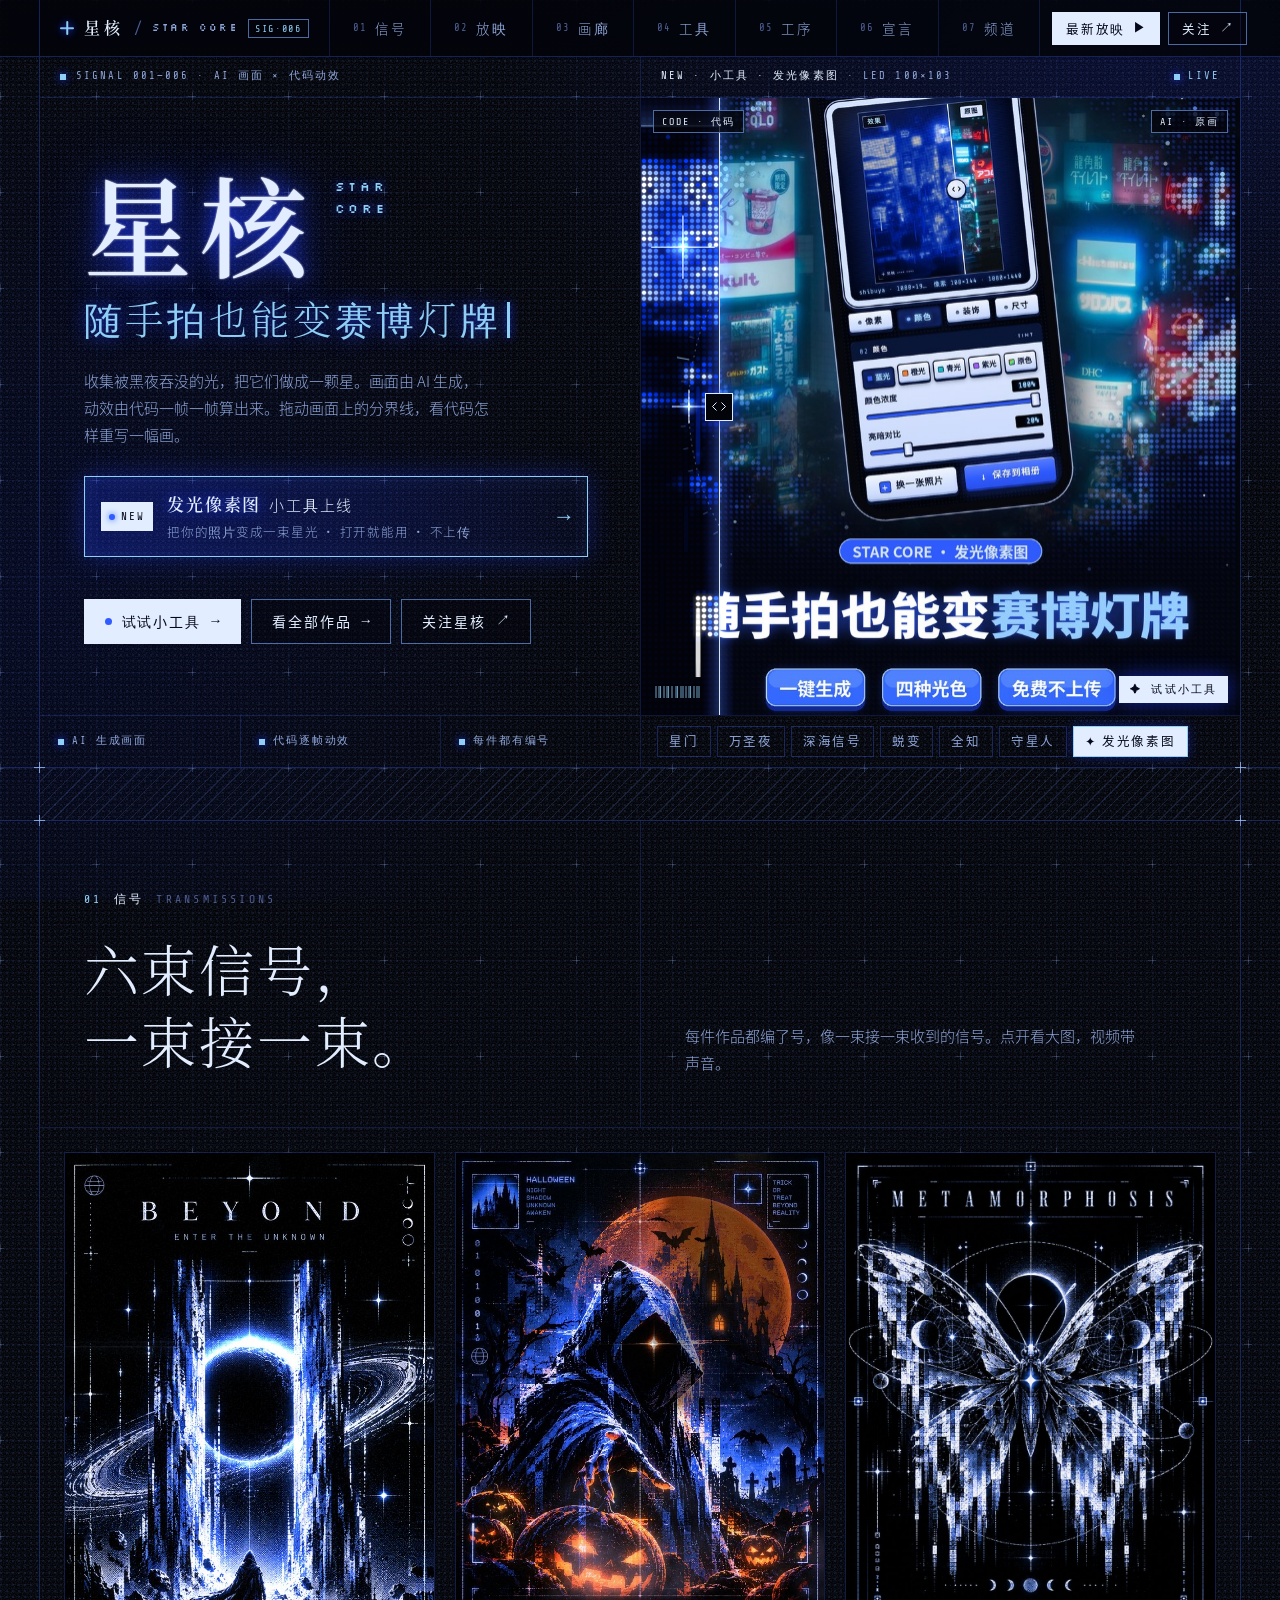
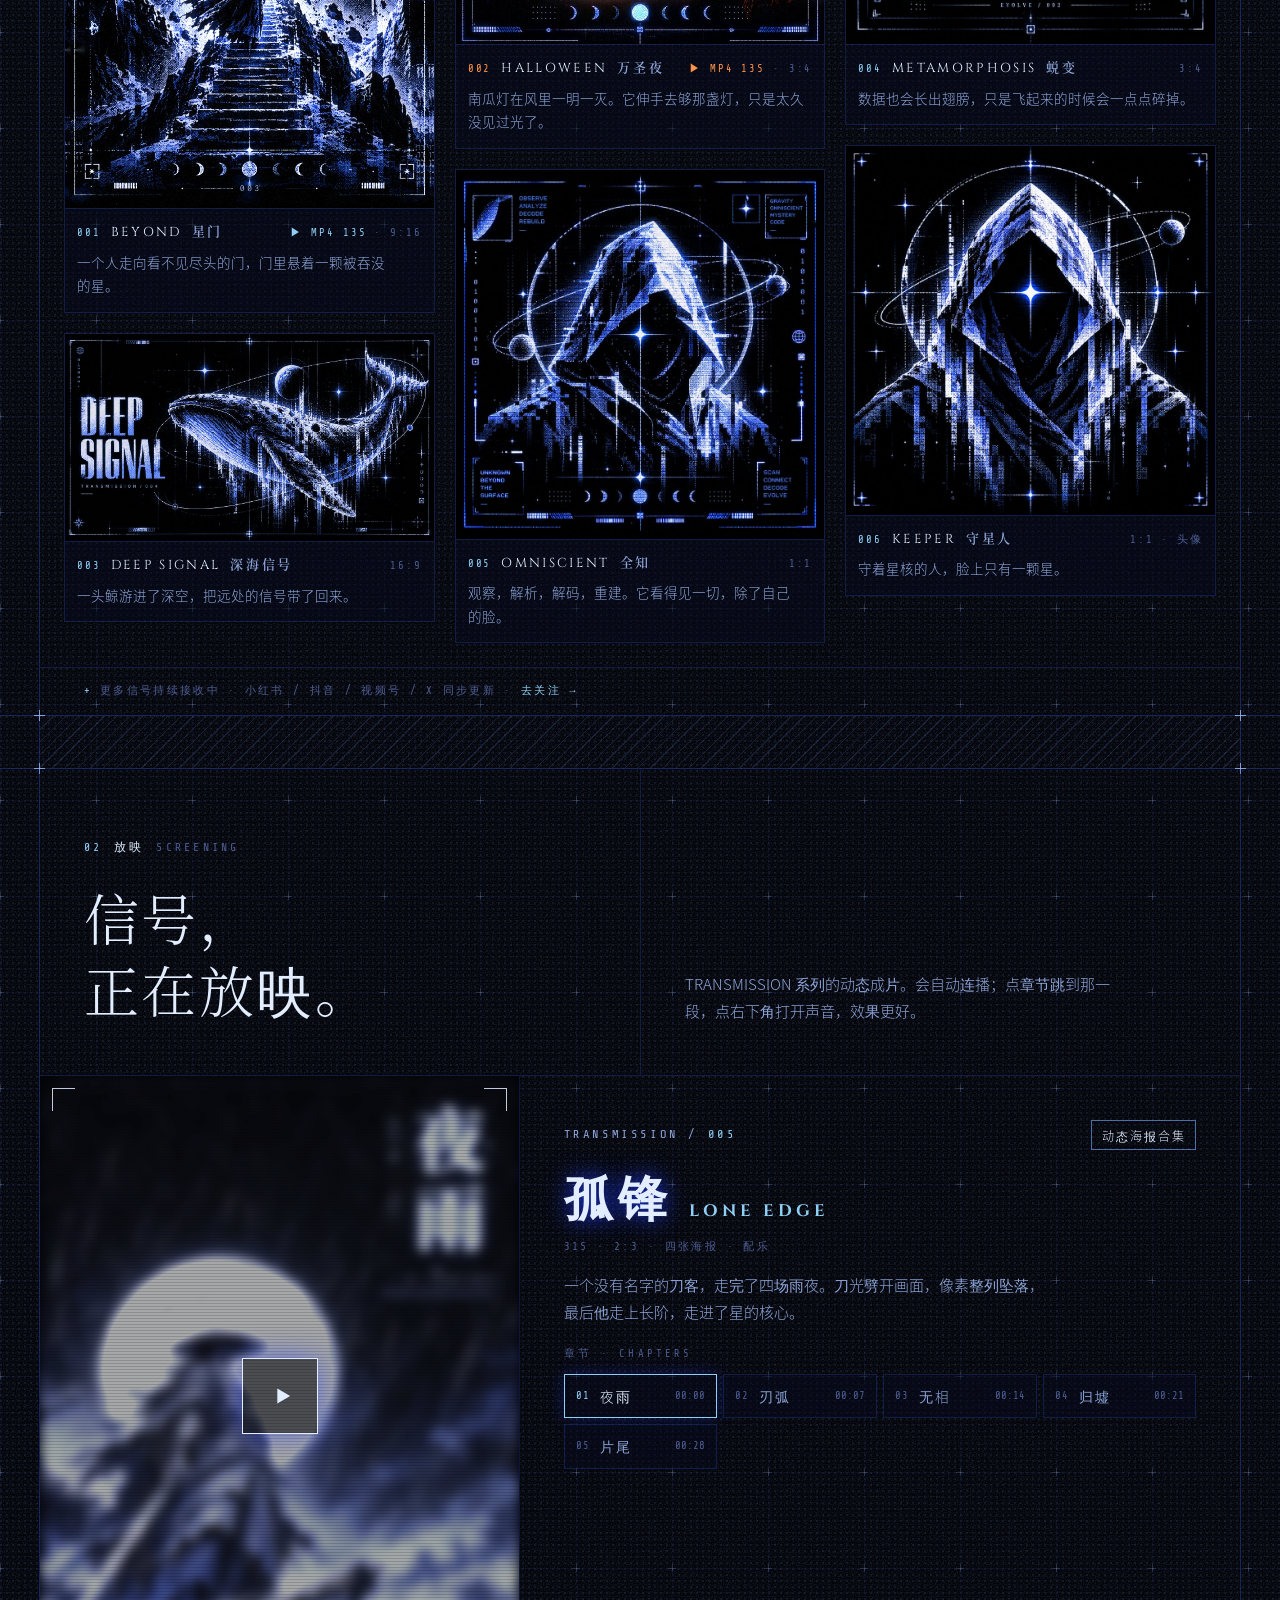
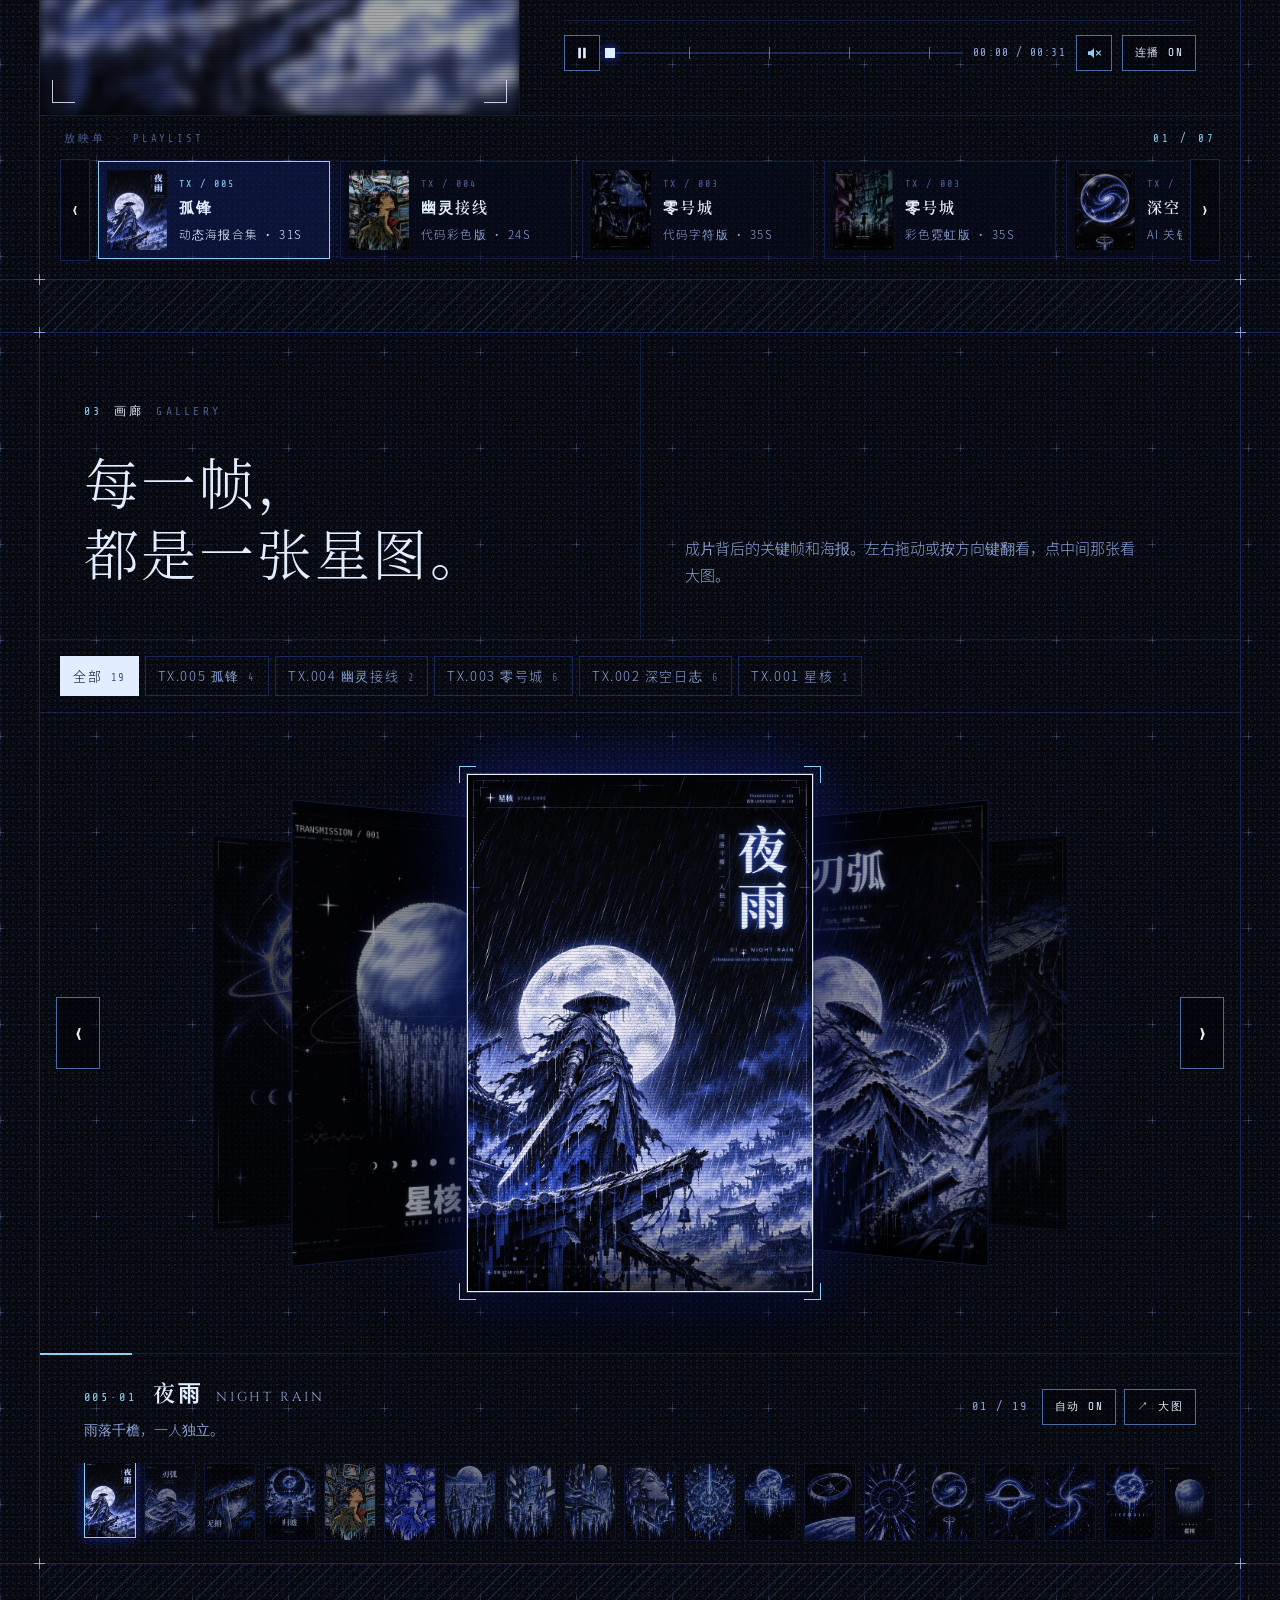
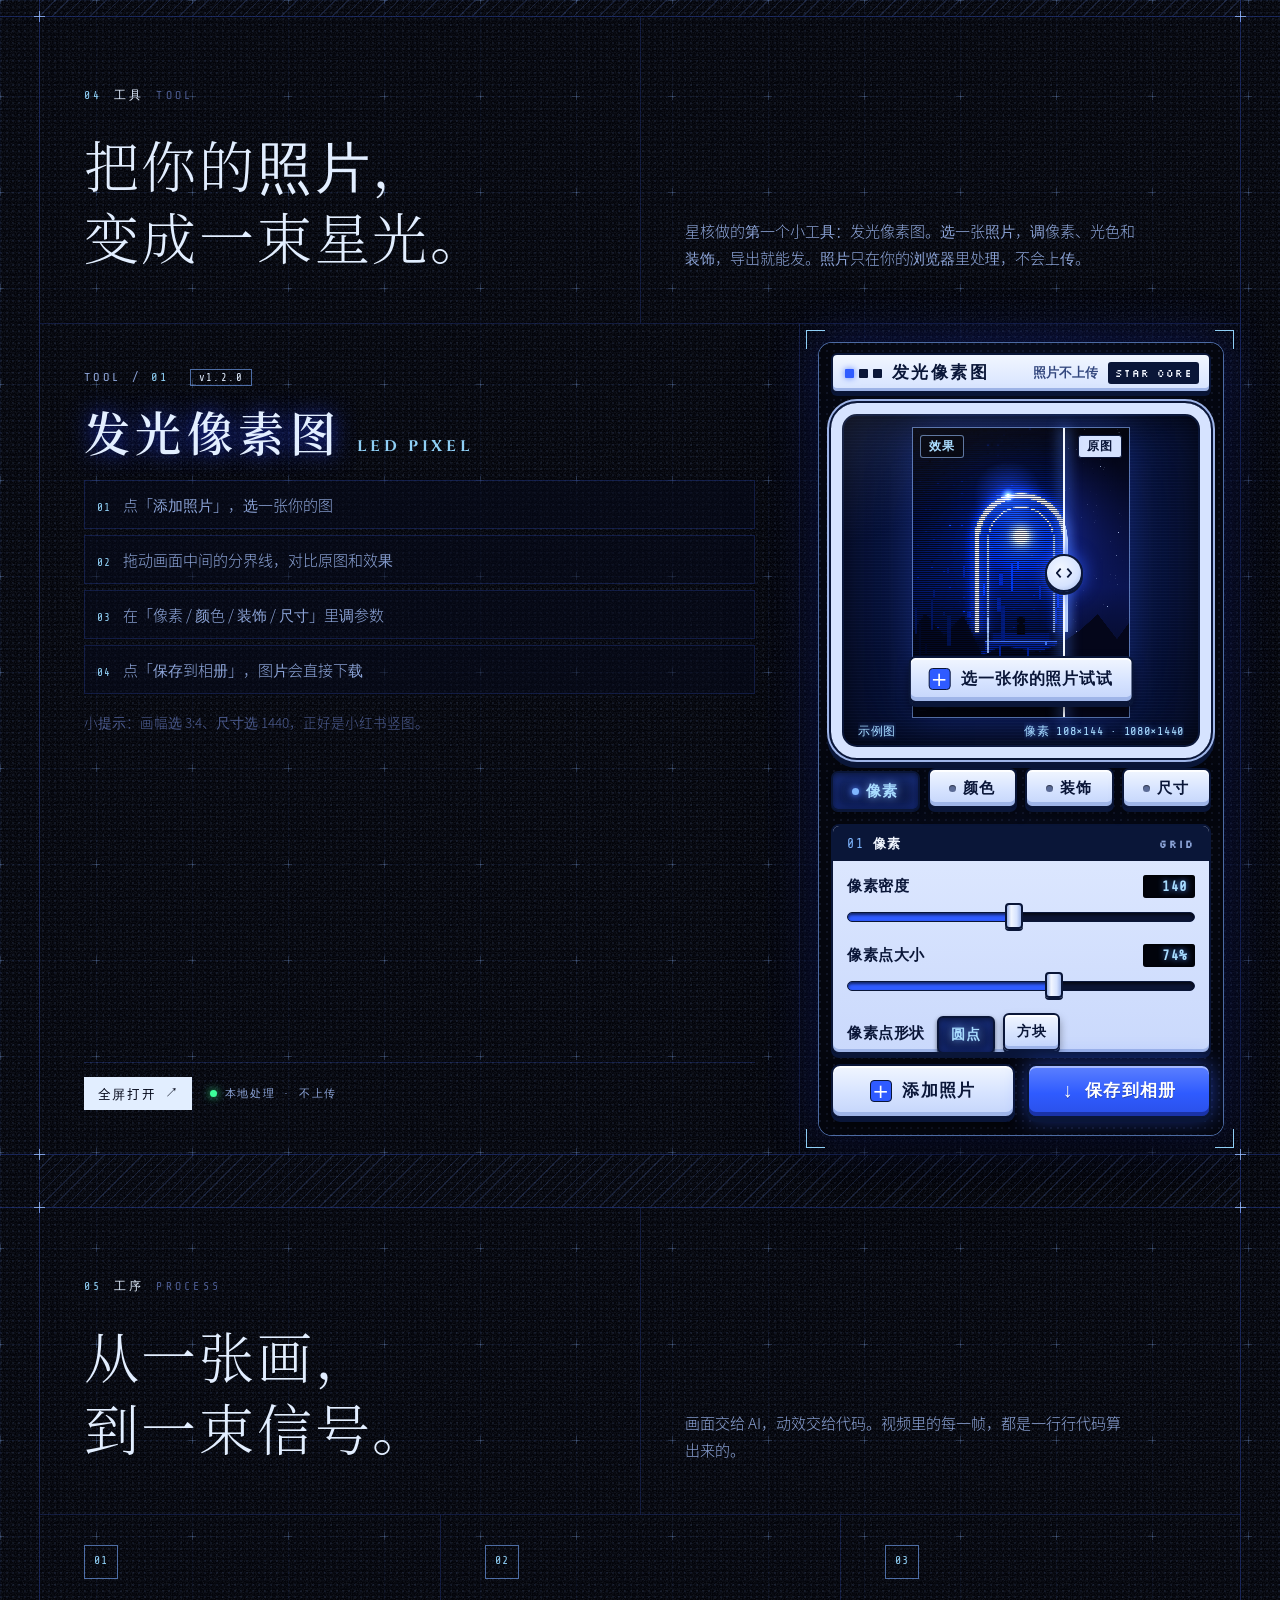
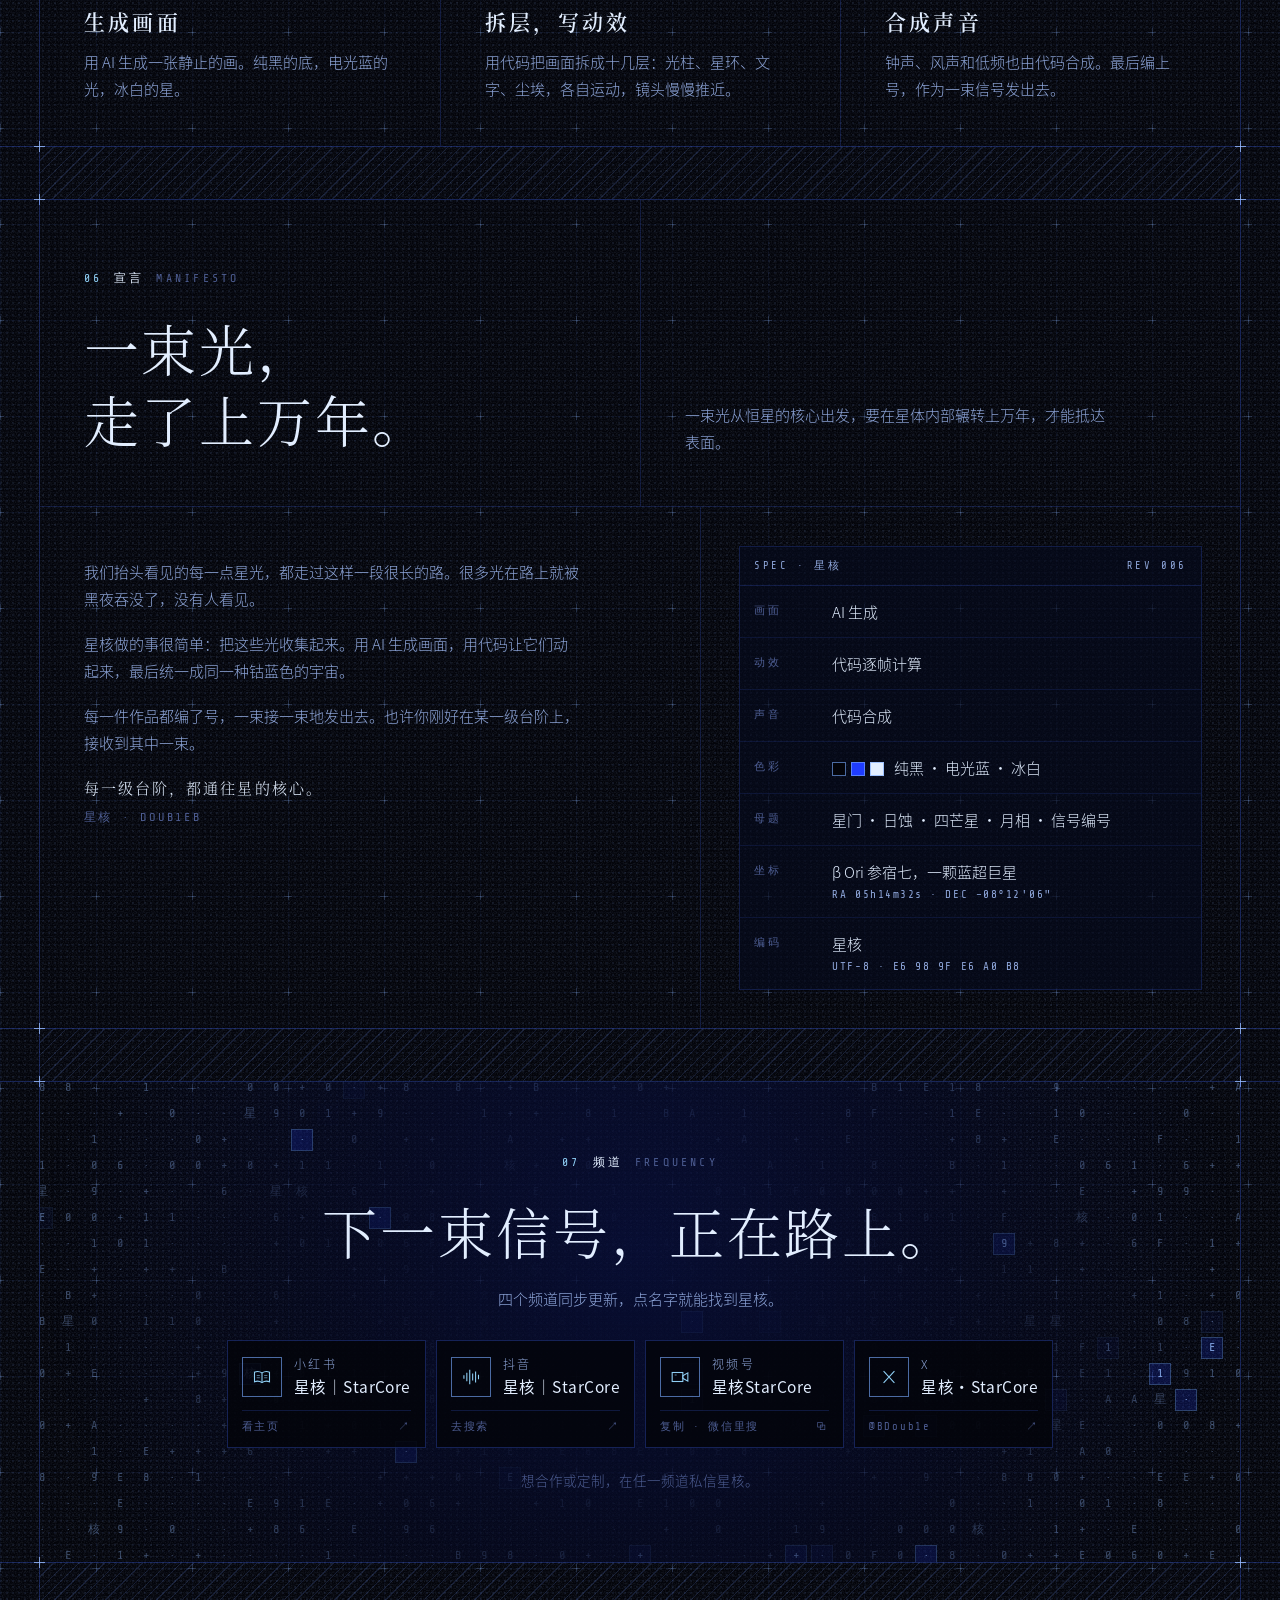
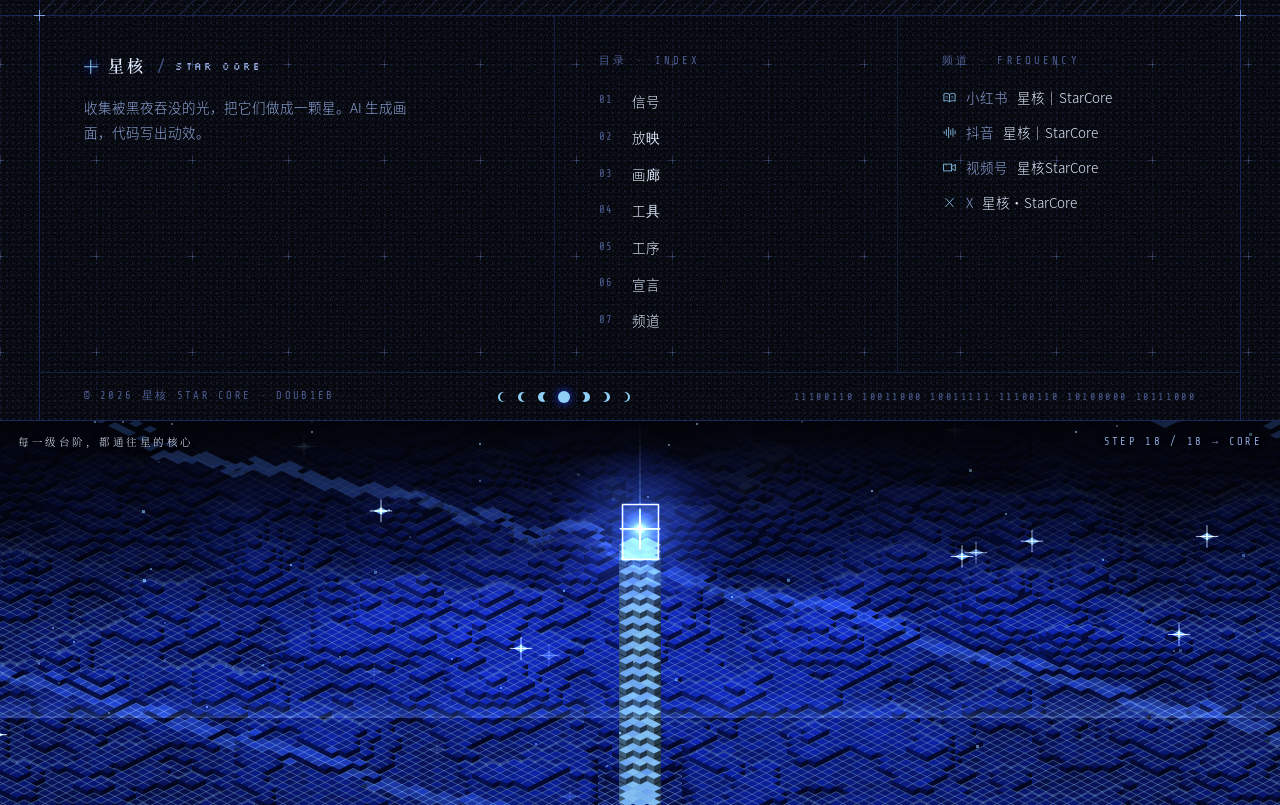
==== commit 62ea9def: "轮播上线发光像素图更新封面 - 新增 media/tool-cover.jpg（小工具更新封面），轮播首张显示 - 该页分界线靠左，封面标题保持清晰；选中的切换按钮修正为深色文字  Co-Author" ====
--- a/index.html
+++ b/index.html
@@ -482,6 +482,7 @@
 .nt-go { grid-row: 1 / 3; grid-column: 3; font: 400 22px/1 var(--f-mono); color: var(--glow); transition: transform .25s; }
 .newtool:hover .nt-go { transform: translateX(4px); }
 .ch .chip-new { border-color: var(--glow); color: var(--ink); box-shadow: 0 0 12px rgba(31, 60, 255, .45); }
+.ch .chip-new[aria-pressed="true"] { color: #04081a; }
 .vopen.is-tool { color: #04081a; background: var(--ink); border-color: var(--ink); box-shadow: 0 0 20px rgba(31, 60, 255, .6); }
 .tool-cta .dot { width: 7px; height: 7px; border-radius: 50%; background: #2f5bff; box-shadow: 0 0 0 0 rgba(47, 91, 255, .7); animation: ping 2s ease-out infinite; }
 @media (max-width: 520px) { .newtool { gap: 2px 10px; padding: 10px 12px; } .nt-d { font-size: 12px; } }
@@ -1012,7 +1013,7 @@
     { n: '004', cn: '蜕变', src: 'media/metamorphosis.jpg', line: '数据长出了翅膀', fx: .5, fy: .47, star: [.501, .393] },
     { n: '005', cn: '全知', src: 'media/omniscient.jpg', line: '它看得见一切', fx: .5, fy: .5, star: [.504, .447] },
     { n: '006', cn: '守星人', src: 'media/keeper.jpg', line: '脸上只有一颗星', fx: .5, fy: .5, star: [.501, .389] },
-    { n: 'NEW', cn: '发光像素图', src: 'media/tool-cover.jpg', line: '照片秒变一束星光', fx: .5, fy: .5, star: [.5, .42], tool: true },
+    { n: 'NEW', cn: '发光像素图', src: 'media/tool-cover.jpg', line: '随手拍也能变赛博灯牌', fx: .5, fy: .5, star: [.07, .3], tool: true },
   ];
   const viewer = document.getElementById('viewer'), view = document.getElementById('view'), vx = view.getContext('2d');
   const knob = document.getElementById('knob'), vNo = document.getElementById('vNo'), vGrid = document.getElementById('vGrid'), vOpen = document.getElementById('vOpen');
@@ -1207,6 +1208,8 @@
     vOpen.classList.toggle('is-tool', !!w.tool);
     vOpen.setAttribute('aria-label', w.tool ? '去试试发光像素图小工具' : `${w.video ? '播放' : '查看'} No.${w.n} ${w.cn}`);
     typeLine(w.line, w.ember);
+    if (!user && w.tool) setSplit(.13);                    // keep the cover's headline readable on the original side
+    else if (!user && Math.abs(split - .13) < .001) setSplit(.62);
     load(w).then(ok => {
       if (!ok && w.tool) {                     // cover not uploaded yet: hide the slide and fall back
         const k = WORKS.indexOf(w); WORKS.splice(k, 1);
